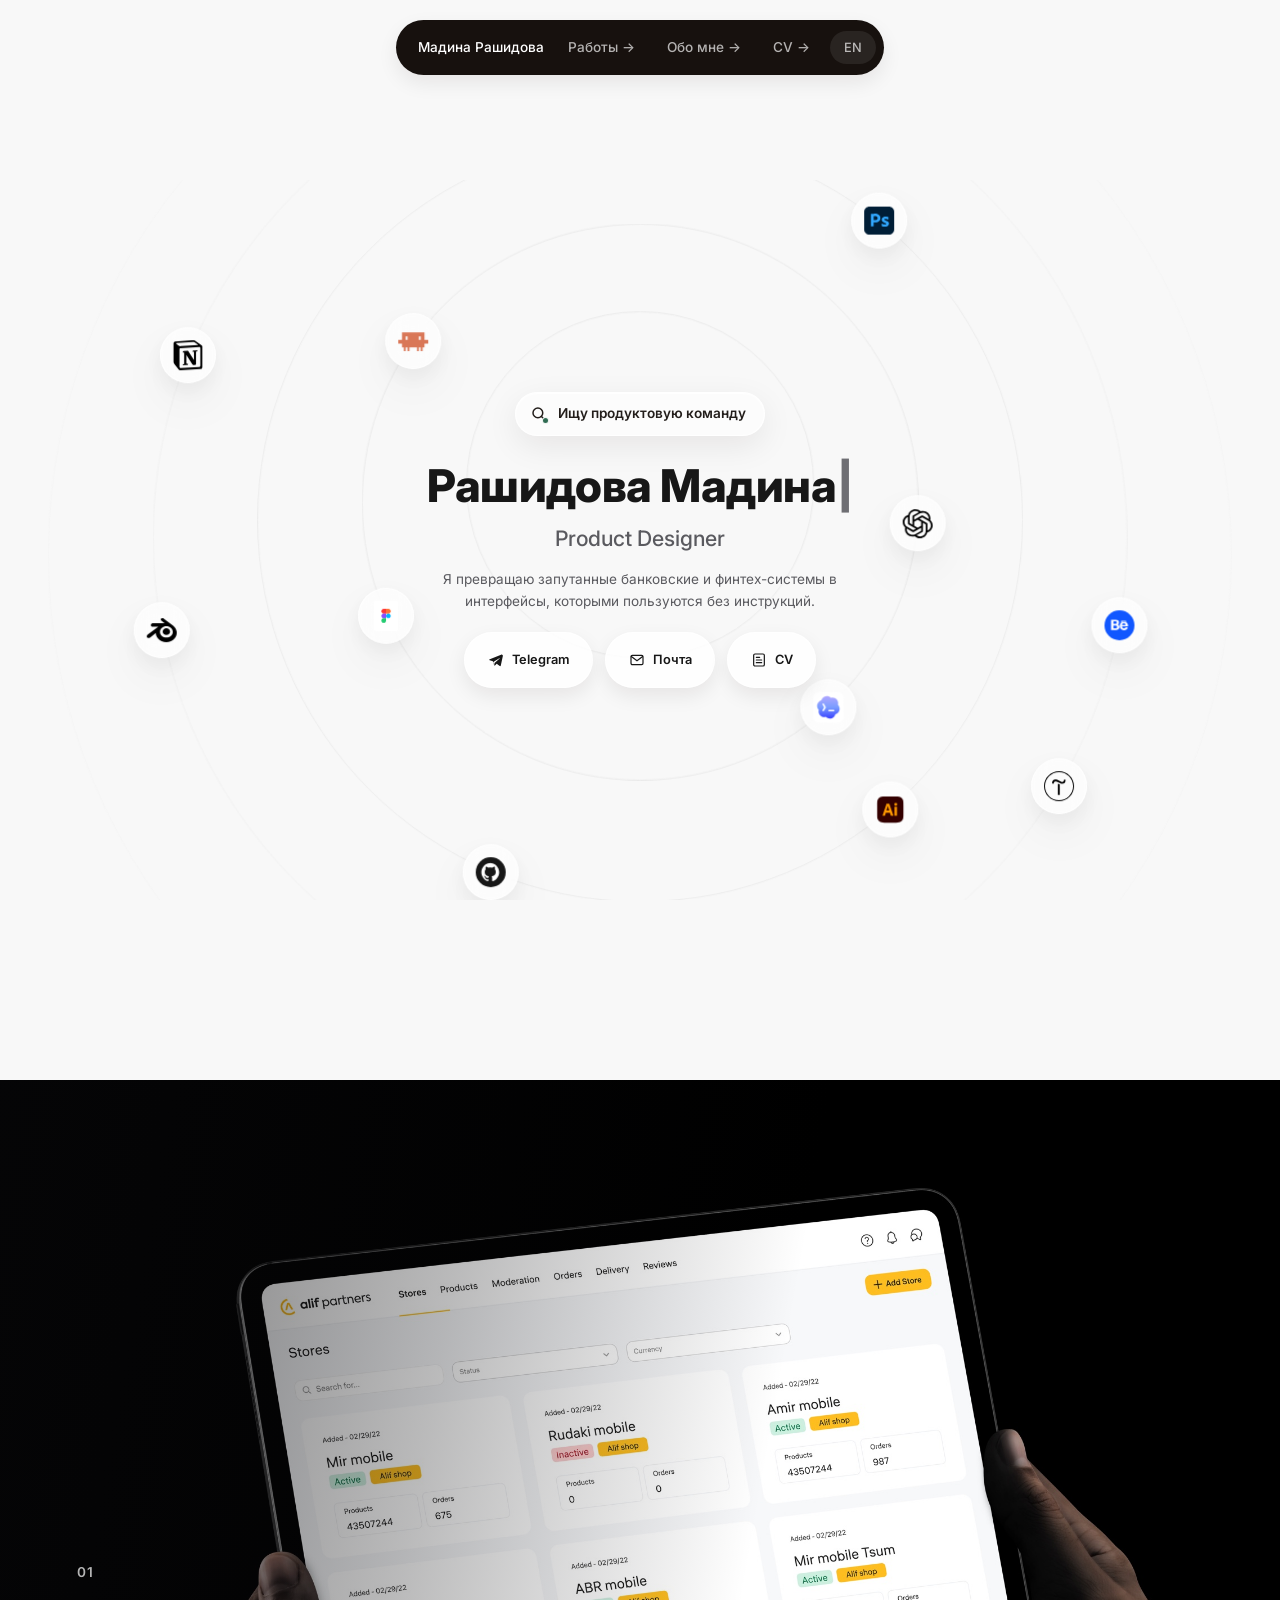
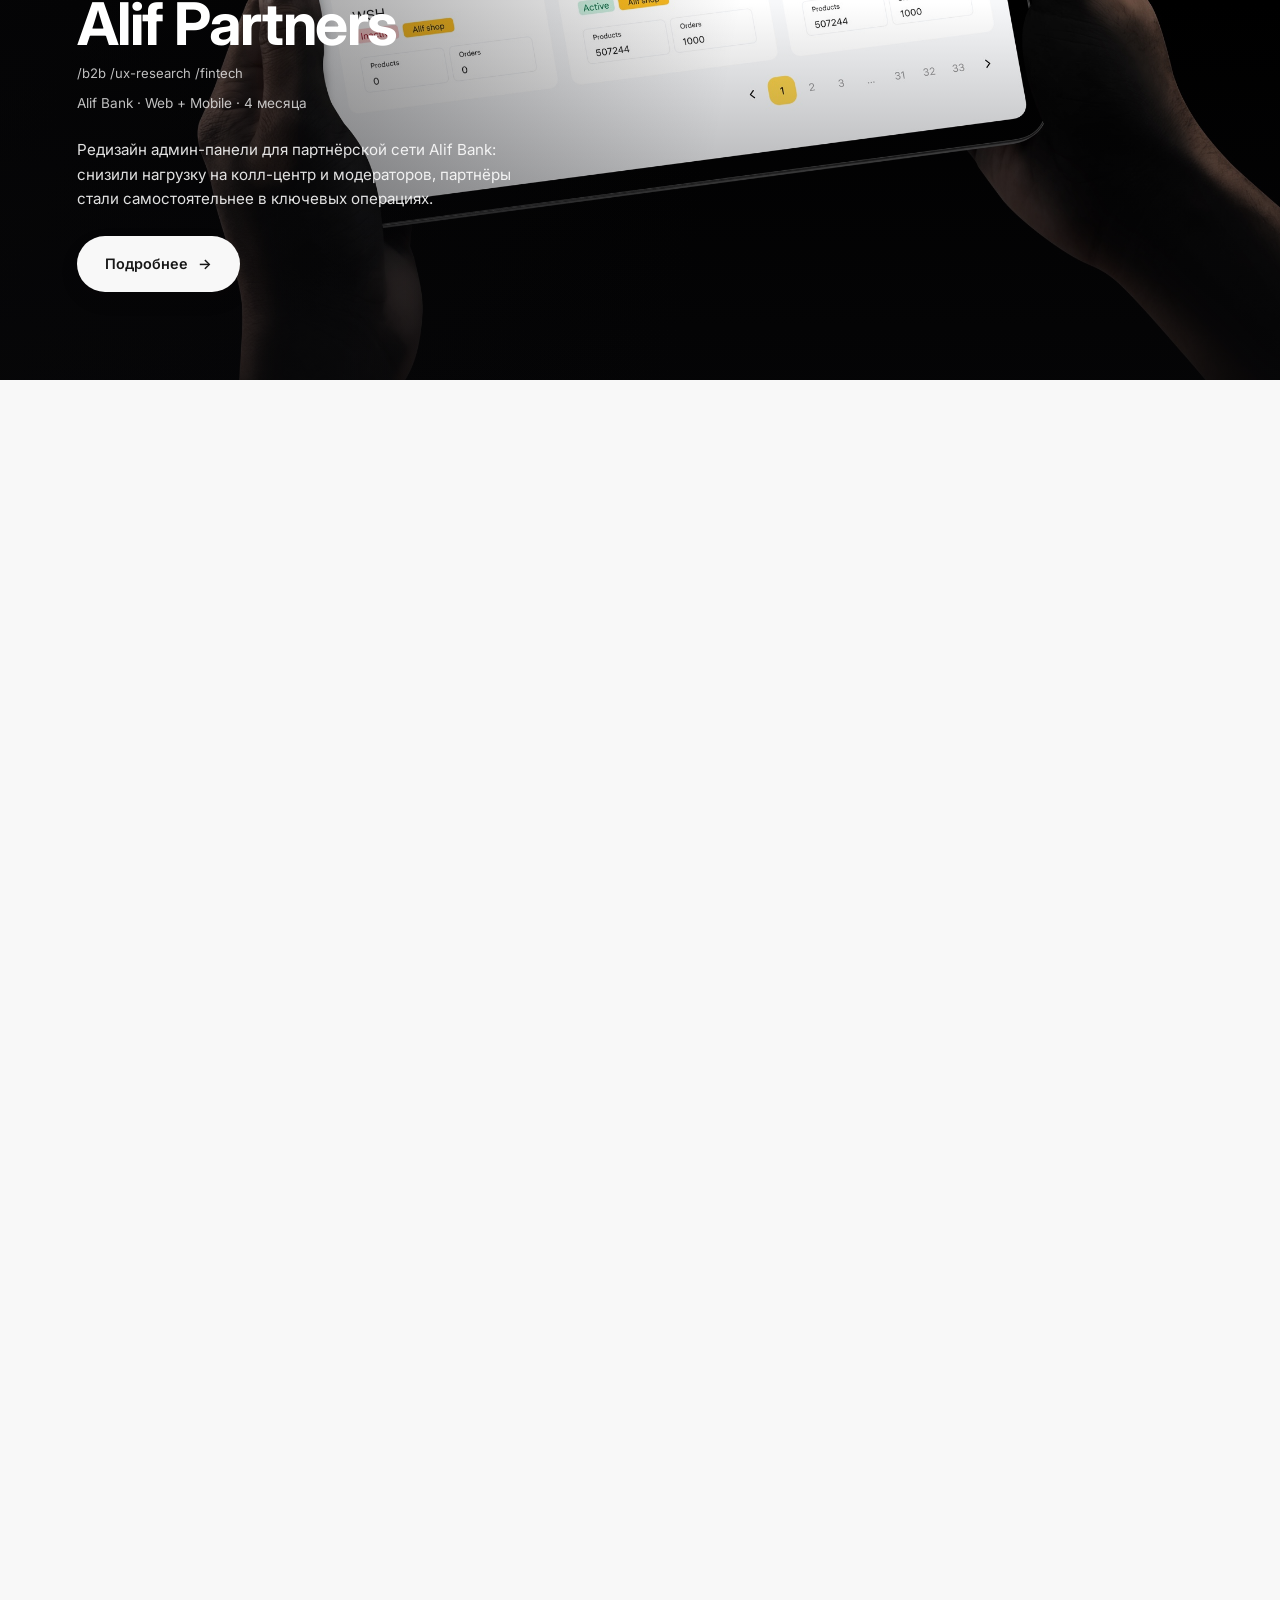
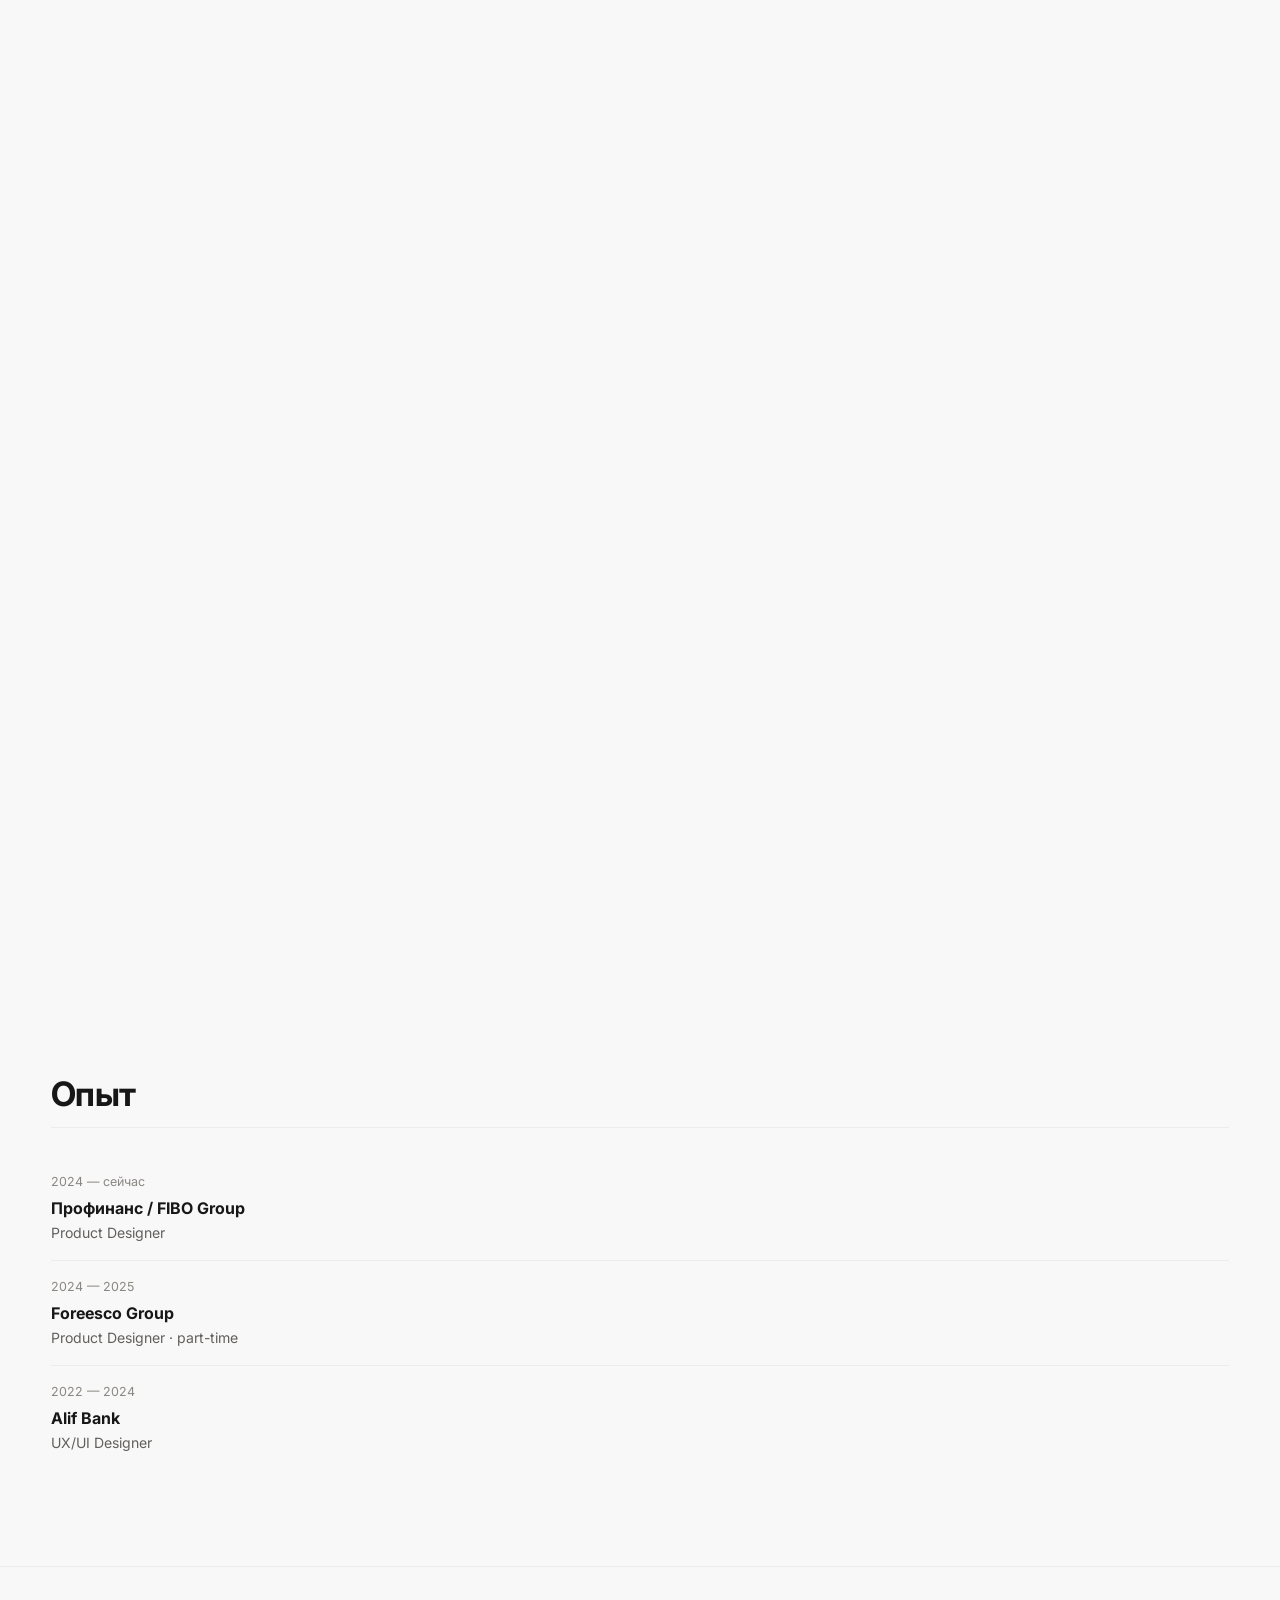
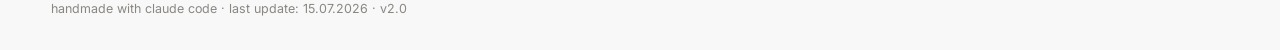
==== index.html @ 6fd18968 "Rework project scroll transitions, fix accessibility/spacing issues, add case content - Replace sect" ====
<!DOCTYPE html>
<html lang="ru">
<head>
<meta charset="UTF-8">
<meta name="viewport" content="width=device-width, initial-scale=1.0">
<script>(function(){if(localStorage.getItem('site-lang')==='en')document.documentElement.classList.add('lang-en');})();</script>
<title data-ru="Мадина Рашидова — Продуктовый дизайнер" data-en="Madina Rashidova — Product Designer">Мадина Рашидова — Продуктовый дизайнер</title>
<link rel="icon" type="image/png" href="favicon.png">
<meta name="description" data-ru="Мадина Рашидова — продуктовый дизайнер с опытом в fintech, banking и мобильных продуктах. Портфолио с разбором процесса: Alif Partners, EAJ Trader, 360 Tracker, Namaste." data-en="Madina Rashidova — product designer with experience in fintech, banking, and mobile products. A portfolio walking through the process behind Alif Partners, EAJ Trader, 360 Tracker, and Namaste." content="Мадина Рашидова — продуктовый дизайнер с опытом в fintech, banking и мобильных продуктах. Портфолио с разбором процесса: Alif Partners, EAJ Trader, 360 Tracker, Namaste.">
<link rel="preconnect" href="https://fonts.googleapis.com">
<link rel="preconnect" href="https://fonts.gstatic.com" crossorigin>
<link href="https://fonts.googleapis.com/css2?family=Inter:ital,wght@0,400;0,500;0,600;0,700;0,800;0,900;1,500;1,600&display=swap" rel="stylesheet">
<style>
  :root {
    --bg: #f8f8f8;
    --surface: #f7f7f7;
    --surface-translucent: rgba(255, 255, 255, 0.65);
    --line: #ececec;
    --line-strong: #eaeaea;
    --line-soft: #f1f1f1;
    --line-faint: #f5f5f5;
    --text: #171717;
    --text-strong: #231e1b;
    --text-dim: #62605d;
    --text-dim-2: #8a8782;
    --text-inverse: #f8f8f8;
    --accent: #231e1b;
    --live: #2f6b52;
    --nav-bg: #17110e;
    --nav-bg-hover: #261f1b;
    --nav-control: #302925;
    --radius-small: 12px;
    --radius-medium: 20px;
    --radius-large: 32px;
    --radius-pill: 999px;
    --shadow-soft: 0 8px 24px rgba(23,17,14,0.06), 0 20px 50px rgba(23,17,14,0.05);
    --shadow-control: 0 8px 20px rgba(23,17,14,0.08);
    --space-1: 4px; --space-2: 8px; --space-3: 12px; --space-4: 16px; --space-5: 24px;
    --space-6: 32px; --space-7: 48px; --space-8: 64px; --space-9: 96px; --space-10: 128px;
    --fixed-nav-top-safe-area: 120px; --fixed-nav-bottom-safe-area: 100px;
    --mono: 'Inter', -apple-system, BlinkMacSystemFont, "Segoe UI", Roboto, sans-serif;
    --sans: 'Inter', -apple-system, BlinkMacSystemFont, "Segoe UI", Roboto, sans-serif;
    --display: var(--sans);
  }
  * { margin: 0; padding: 0; box-sizing: border-box; }
  html { scroll-behavior: smooth; }
  body {
    background: var(--bg);
    color: var(--text);
    font-family: var(--sans);
    line-height: 1.55;
    -webkit-font-smoothing: antialiased;
  }
  a { color: inherit; text-decoration: none; }
  .page { max-width: 1680px; margin: 0 auto; padding: 0 clamp(20px, 4vw, 80px); }

  .site-nav {
    position: fixed; top: 20px; left: 50%; transform: translateX(-50%);
    z-index: 100; display: flex; align-items: center;
    background: var(--nav-bg); border-radius: 100px; padding: 8px 8px 8px 22px;
    box-shadow: var(--shadow-control);
  }
  .site-nav .nav-name {
    font-family: var(--mono); font-size: 0.85rem; font-weight: 500;
    color: #fff; margin-right: 8px; white-space: nowrap;
  }
  .site-nav a.nav-link {
    font-family: var(--sans); font-size: 0.85rem; font-weight: 500;
    color: rgba(255,255,255,0.68); padding: 9px 16px; border-radius: 100px;
    white-space: nowrap; transition: background 0.2s ease, color 0.2s ease;
  }
  .site-nav a.nav-link:hover, .site-nav a.nav-link:focus-visible { background: rgba(255,255,255,0.12); color: #fff; }
  .site-nav a.nav-link[aria-current="page"] { background: rgba(255,255,255,0.14); color: #fff; }
  .site-nav .nav-name[aria-current="page"] { color: #fff; }
  .lang-toggle {
    font-family: var(--mono); font-size: 0.8rem; font-weight: 500;
    color: rgba(255,255,255,0.68); background: rgba(255,255,255,0.08);
    border: none; padding: 9px 14px; border-radius: 100px; cursor: pointer;
    margin-left: 4px; transition: background 0.2s ease, color 0.2s ease;
  }
  .lang-toggle:hover, .lang-toggle:focus-visible { background: rgba(255,255,255,0.16); color: #fff; }
  @media (max-width: 560px) {
    .site-nav { padding: 6px 6px 6px 14px; }
    .site-nav .nav-name { display: none; }
    .site-nav a.nav-link { padding: 8px 10px; font-size: 0.76rem; }
    .lang-toggle { padding: 8px 11px; font-size: 0.74rem; }
  }

  /* language toggle: [data-lang] spans hold both translations, CSS shows one */
  [data-lang="en"] { display: none; }
  html.lang-en [data-lang="ru"] { display: none; }
  html.lang-en [data-lang="en"] { display: inline; }

  /* lightbox (shared across every page that shows process images) */
  .lightbox {
    position: fixed; inset: 0; z-index: 200;
    background: rgba(10, 10, 10, 0.94);
    display: flex; align-items: center; justify-content: center;
    padding: 48px; opacity: 0; pointer-events: none;
    transition: opacity 0.3s ease;
  }
  .lightbox.open { opacity: 1; pointer-events: all; }
  .lightbox img {
    max-width: 100%; max-height: 100%; border-radius: var(--radius-large);
    box-shadow: 0 30px 80px rgba(0, 0, 0, 0.6);
    transform: scale(0.96); transition: transform 0.3s ease;
  }
  .lightbox.open img { transform: scale(1); }
  .lightbox-close {
    position: absolute; top: 28px; right: 32px;
    width: 42px; height: 42px; border-radius: 50%;
    background: var(--surface); border: 1px solid var(--line);
    color: var(--text); font-size: 1.3rem; line-height: 1; cursor: pointer;
  }

  /* ===== Orbit hero — rebuilt to match reference/Main page-web.svg (1920×1080) =====
     Background, ring/badge/button material, and central typography are a deliberate,
     scoped exception to the site's ink-on-paper world (see DESIGN.md § Hero / Orbit Stage):
     the client's brief pins this screen to the SVG's light, glass aesthetic. */
  .hero {
    --hero-bg: #f8f8f8;
    --hero-ring-1: #eaeaea;
    --hero-ring-2: #eaeaea;
    --hero-ring-3: #ececec;
    --hero-ring-4: #f1f1f1;
    --hero-ring-5: #f5f5f5;
    --hero-text: #171717;
    --hero-text-dim: #5a5a5f;
    --hero-text-dim-2: #6e6e73;
    --hero-glass-bg: rgba(255, 255, 255, 0.6);
    --hero-glass-bg-strong: rgba(255, 255, 255, 0.8);
    --hero-glass-border: rgba(255, 255, 255, 0.75);
    --hero-glass-shadow: var(--shadow-soft);
    position: relative; z-index: 0; height: 1080px; padding: 0 clamp(20px, 5vw, 56px);
    display: flex; align-items: center; justify-content: center;
    text-align: center; overflow: hidden; background: var(--hero-bg);
  }
  @media (max-width: 900px) {
    .hero { height: auto; padding: 140px clamp(20px, 5vw, 56px) 64px; }
  }

  /* nav fades in place — no movement, no delay on layout */
  .site-nav { opacity: 0; animation: navIn 0.5s cubic-bezier(0.22, 1, 0.36, 1) 0s forwards; }
  @keyframes navIn { to { opacity: 1; } }

  /* orbit stage: 5 concentric rings, centers/radii lifted directly from the SVG
     (cx 960, cy 466.667–573.334, r 266–906.333 of a 1920×1080 canvas) and expressed
     as cqw of the container's own inline-size so geometry never drifts on resize */
  .hero-surround {
    container-type: inline-size; container-name: orbit;
    position: relative; width: min(98vw, 1900px); min-height: 56.25cqw;
    margin: 0 auto; display: flex; align-items: center; justify-content: center;
    overflow: hidden;
  }
  /* below 900px the text column can no longer share the orbit's own cqw scale
     without becoming unreadably narrow (see DESIGN.md § Hero / Orbit Stage) —
     so logos are dropped and only the rings carry the motif; overflow stays
     hidden so a ring extending past the viewport is clipped, never scrolled to */

  .orbit-rings { position: absolute; inset: 0; z-index: 0; pointer-events: none; }
  .orbit-ring-line {
    position: absolute; left: 50cqw; border-radius: 50%; transform: translate(-50%, -50%);
    opacity: 0; animation: ringIn 0.6s cubic-bezier(0.22, 1, 0.36, 1) forwards;
  }
  .orbit-ring-line.r1 { top: 24.3056cqw; width: 27.7083cqw; height: 27.7083cqw; border: 1.33px solid var(--hero-ring-1); animation-delay: .05s; }
  .orbit-ring-line.r2 { top: 25.6945cqw; width: 44.375cqw;  height: 44.375cqw;  border: 1.33px solid var(--hero-ring-2); animation-delay: .13s; }
  .orbit-ring-line.r3 { top: 27.0833cqw; width: 61.0417cqw; height: 61.0417cqw; border: 1.33px solid var(--hero-ring-3); animation-delay: .21s; }
  .orbit-ring-line.r4 { top: 28.4722cqw; width: 77.7083cqw; height: 77.7083cqw; border: 1.33px solid var(--hero-ring-4); animation-delay: .29s; }
  .orbit-ring-line.r5 { top: 29.8611cqw; width: 94.4097cqw; height: 94.4097cqw; border: .667px solid var(--hero-ring-5); animation-delay: .37s; }
  @keyframes ringIn { to { opacity: 1; } }

  /* logos: position is owned entirely by JS (one shared rAF loop, see script),
     which sets `transform: translate(Xcqw, Ycqw)` in the SVG's own coordinate
     system every frame. The entrance opacity/scale lives on the inner .logo-card
     so it never fights the per-frame position transform on the outer element. */
  .orbit-stage { position: absolute; inset: 0; z-index: 1; pointer-events: none; }
  .orbit-logo {
    position: absolute; top: 0; left: 0;
    width: clamp(30px, 4.479cqw, 86px); height: clamp(30px, 4.479cqw, 86px);
  }
  .logo-card {
    width: 100%; height: 100%; border-radius: 50%;
    display: flex; align-items: center; justify-content: center;
    background: var(--hero-glass-bg);
    backdrop-filter: blur(10px) saturate(140%);
    -webkit-backdrop-filter: blur(10px) saturate(140%);
    border: 1px solid var(--hero-glass-border);
    box-shadow: var(--hero-glass-shadow);
    opacity: 0; transform: scale(0.6);
    animation: logoIn 0.5s cubic-bezier(0.22, 1, 0.36, 1) forwards;
    pointer-events: auto;
  }
  @keyframes logoIn { to { opacity: 1; transform: scale(1); } }
  .logo-card img { width: 54%; height: 54%; object-fit: contain; position: relative; z-index: 1; }
  @media (max-width: 900px) { .orbit-logo { display: none; } }

  .hero-identity {
    position: relative; z-index: 2; display: flex; flex-direction: column;
    align-items: center; gap: 28px; text-align: center;
  }
  .hero-info { display: flex; flex-direction: column; align-items: center; gap: 16px; max-width: 35cqw; }
  .hero-copy {
    position: relative; z-index: 2; display: flex; flex-direction: column; align-items: center; gap: 16px;
    opacity: 0; transform: translateY(14px); animation: softIn 0.55s cubic-bezier(0.22, 1, 0.36, 1) 0.9s forwards;
  }
  @keyframes softIn { to { opacity: 1; transform: translateY(0); } }

  /* name-stack: the job-search status sits above the name, visible by
     default — see DESIGN.md § Job search status. It's a status indicator,
     not a control (the three contact pills right below already own the
     "get in touch" action), so it carries no tabindex/interaction of its own. */
  .name-stack { position: relative; display: flex; flex-direction: column; align-items: center; gap: 26px; }
  .job-search-status {
    display: inline-flex; align-items: center; gap: 10px; justify-content: center;
    min-height: 44px; padding: 10px 18px 10px 14px; border-radius: 999px;
    background: rgba(255, 255, 255, 0.62);
    border: 1px solid rgba(255, 255, 255, 0.78);
    box-shadow: 0 10px 32px rgba(23, 17, 14, 0.08), inset 0 1px 0 rgba(255, 255, 255, 0.72);
    backdrop-filter: blur(18px) saturate(120%);
    -webkit-backdrop-filter: blur(18px) saturate(120%);
    color: #231e1b; font-family: var(--sans); font-weight: 600; font-size: 0.85rem;
    white-space: nowrap;
    opacity: 0; transform: translateY(-8px);
    animation: badgeIn 0.5s cubic-bezier(0.22, 1, 0.36, 1) 0.75s forwards;
  }
  .job-search-status__icon { width: 18px; height: 18px; flex-shrink: 0; color: #231e1b; position: relative; }
  .job-search-status__icon svg { width: 100%; height: 100%; display: block; animation: searchGlance 5s ease-in-out 2.2s infinite; }
  .job-search-status__live {
    position: absolute; bottom: -1px; right: -1px; width: 7px; height: 7px; border-radius: 50%;
    background: var(--live); border: 1.5px solid rgba(255,255,255,0.9);
  }
  @keyframes badgeIn { to { opacity: 1; transform: translateY(0); } }
  @keyframes searchGlance {
    0%, 75%, 100% { transform: translateX(0) rotate(0); }
    82% { transform: translateX(3px) rotate(-3deg); }
    90% { transform: translateX(-1px) rotate(2deg); }
  }
  h1.hero-name {
    font-family: var(--sans); font-weight: 800; font-size: clamp(1.7rem, 3.6cqw, 4rem);
    letter-spacing: -0.01em; line-height: 1.05; color: var(--hero-text);
  }
  .type-cursor { display: inline-block; color: var(--hero-text-dim-2); animation: cursorBlink 900ms step-end infinite; }
  @keyframes cursorBlink { 0%, 100% { opacity: 1; } 50% { opacity: 0; } }

  /* role text, revealed left-to-right on load */
  .role-script {
    font-family: var(--sans); font-weight: 500; font-size: clamp(1rem, 1.7cqw, 1.6rem);
    color: var(--hero-text-dim); line-height: 1.3;
    display: inline-block; clip-path: inset(-0.3em 100% -0.4em 0);
    animation: penWrite 1.2s ease-out 1.05s forwards;
  }
  @keyframes penWrite { to { clip-path: inset(-0.3em 0 -0.4em 0); } }
  .role-script.is-static { clip-path: inset(-0.3em 0 -0.4em 0); animation: none; }

  .hero-desc { font-size: clamp(0.85rem, 1cqw, 1.05rem); color: var(--hero-text-dim); max-width: 46ch; line-height: 1.6; }

  .hero-contacts {
    position: relative; z-index: 2;
    display: flex; gap: 12px; margin-top: 4px; flex-wrap: wrap; justify-content: center;
    opacity: 0; transform: translateY(10px); animation: softIn 0.5s cubic-bezier(0.22, 1, 0.36, 1) 1.3s forwards;
  }
  .contact-btn {
    position: relative;
    display: inline-flex; align-items: center; justify-content: center; gap: 8px;
    font-family: var(--sans); font-size: clamp(0.8rem, 0.85cqw, 0.9rem); font-weight: 600; color: var(--hero-text);
    background: rgba(255, 255, 255, 0.82);
    border: 1px solid var(--hero-glass-border);
    box-shadow: var(--shadow-control);
    padding: 0 clamp(20px, 1.8cqw, 28px); min-height: 56px; border-radius: var(--radius-pill);
    transition: background 0.25s ease, box-shadow 0.25s ease, transform 0.2s ease;
  }
  .contact-btn svg { width: 16px; height: 16px; flex-shrink: 0; }
  .contact-btn:hover {
    background: #fff;
    box-shadow: var(--shadow-soft);
    transform: translateY(-2px);
  }
  .contact-btn:focus-visible {
    outline: 2px solid var(--hero-text); outline-offset: 2px;
  }
  .contact-btn:active { transform: translateY(0); box-shadow: var(--hero-glass-shadow); }

  @media (max-width: 900px) {
    .hero-info { max-width: min(560px, 88vw); }
    h1.hero-name { font-size: clamp(2rem, 8vw, 3rem); }
    .role-script { font-size: clamp(1.2rem, 5vw, 1.6rem); }
    .hero-desc { font-size: 1rem; }
    .contact-btn { font-size: 0.85rem; padding: 12px 20px; }
  }

  @media (prefers-reduced-motion: reduce) {
    .site-nav { animation: none; opacity: 1; }
    .type-cursor { animation: none; }
    .role-script { clip-path: inset(-0.3em 0 -0.4em 0); animation: none; }
    .hero-copy, .hero-contacts { animation: none; opacity: 1; transform: none; }
    .orbit-ring-line { animation: none; opacity: 1; }
    .logo-card { animation: none; opacity: 1; transform: none; }
    .job-search-status { animation: none; opacity: 1; transform: none; }
    .job-search-status__icon svg { animation: none; }
  }

  .work-heading {
    font-family: var(--display); font-weight: 700; font-size: clamp(1.7rem, 3vw, 2.1rem);
    line-height: 1.05; color: var(--text); letter-spacing: -0.025em; margin-bottom: 28px;
    padding-bottom: 16px; border-bottom: 1px solid var(--line);
  }
  /* ===== Stacked project scenes — cover-reveal transition, no intermediate
     "Работы" screen ===== See DESIGN.md § Stacked Project Transitions for the
     full derivation. Two layers, default OFF:

     1. Baseline (no-JS, JS-disabled, or `prefers-reduced-motion: reduce`):
        `.projects-stage-wrap` is a plain `height:auto` block and every
        `.project-showcase` is a normal, static, fully-visible full-bleed
        section — just four sections in document order. This is what ships
        in the markup and what always renders first; nothing below hides it.

     2. `.js-stage-active` (added by the script only when it will actually
        drive motion, i.e. JS ran AND reduced-motion is off): the wrapper
        gains real scroll height, `.projects-stage` becomes the pinned
        `position: sticky` viewport, and each scene becomes an absolutely
        positioned layer whose `translateY` is a scroll-progress value
        written every frame — see the script near the end of the file. */
  .projects-stage-wrap {
    position: relative;
    scroll-margin-top: var(--fixed-nav-top-safe-area, 120px);
  }
  .projects-stage-wrap.js-stage-active {
    height: 700vh; height: 700svh;
  }
  .projects-stage {
    position: static;
  }
  .projects-stage-wrap.js-stage-active .projects-stage {
    position: sticky; top: 0; height: 100vh; height: 100svh;
    overflow: hidden; isolation: isolate;
  }
  .project-showcase {
    position: relative; display: block;
    width: 100vw; margin-left: calc(50% - 50vw); margin-right: calc(50% - 50vw);
    min-height: 100vh; min-height: 100svh; overflow: hidden;
  }
  .projects-stage-wrap.js-stage-active .project-showcase {
    position: absolute; inset: 0; min-height: 0;
    height: 100%; width: 100%; margin: 0;
    transform: translateY(var(--ty, 100%));
  }
  /* Scene 0 has no incoming transition of its own — it's what the stage
     shows the instant it pins, and the script never touches its custom
     properties. z-index climbs with arrival order so each later (incoming)
     scene paints over the ones already resting underneath it. */
  .project-showcase--alif { --ty: 0%; --media-o: 1; --header-o: 1; --desc-o: 1; --cta-o: 1; z-index: 1; }
  .project-showcase--eaj { z-index: 2; }
  .project-showcase--namaste { z-index: 3; }
  .project-showcase--tracker { z-index: 4; }
  .project-showcase__media { position: absolute; inset: 0; overflow: hidden; background: var(--nav-bg); }
  .project-showcase__media img {
    position: absolute; inset: 0; width: 100%; height: 100%; object-fit: cover;
    transform: scale(1);
  }
  /* Baseline (no js-stage-active): fully settled, no motion — the safe,
     always-visible default. Once the stacked-panel script (near the end of
     the file) adds `.js-stage-active`, --scale becomes a per-frame value
     driven directly by scroll progress — deliberately no transition here,
     so motion tracks scroll 1:1 instead of trailing behind it on a timer. */
  .projects-stage-wrap.js-stage-active .project-showcase__media img {
    transform: scale(var(--scale, 1));
  }
  .project-showcase__scrim {
    position: absolute; inset: 0; opacity: 1; pointer-events: none;
  }
  .projects-stage-wrap.js-stage-active .project-showcase__scrim {
    opacity: var(--media-o, 1);
  }
  .project-showcase--alif .project-showcase__scrim {
    background:
      linear-gradient(100deg, rgba(8,8,10,.62) 0%, rgba(8,8,10,.28) 34%, rgba(8,8,10,0) 58%),
      linear-gradient(0deg, rgba(8,8,10,.58) 0%, rgba(8,8,10,0) 42%);
  }
  .project-showcase--eaj .project-showcase__scrim {
    background:
      linear-gradient(120deg, rgba(6,6,8,.68) 0%, rgba(6,6,8,.3) 32%, rgba(6,6,8,0) 56%),
      linear-gradient(0deg, rgba(6,6,8,.3) 0%, rgba(6,6,8,0) 40%);
  }
  /* Namaste — light scene (scoped exception: dark text on a light scrim, inverse dark CTA) */
  .project-showcase--namaste .project-showcase__media img { object-position: 58% 32%; }
  .project-showcase--namaste .project-showcase__scrim {
    background:
      linear-gradient(90deg, rgba(248,248,248,.94) 0%, rgba(248,248,248,.68) 30%, rgba(248,248,248,0) 58%),
      linear-gradient(0deg, rgba(248,248,248,.36) 0%, rgba(248,248,248,0) 30%);
  }
  .project-showcase--namaste .project-showcase__content { justify-content: flex-end; }
  .project-showcase--namaste .project-showcase__index,
  .project-showcase--namaste .project-showcase__meta,
  .project-showcase--namaste .project-showcase__tags { color: rgba(23,17,17,.58); }
  .project-showcase--namaste .project-showcase__title { color: #171717; }
  .project-showcase--namaste .project-showcase__desc { color: rgba(23,17,17,.82); }
  /* Namaste's light scene makes the shared light `.project-showcase__cta` disappear
     (white text on a near-white cover) — invert to dark glass instead, per
     DESIGN.md § Content-to-CTA spacing. Explicit colors, not tokens, since this
     is a scoped one-project exception, not a new sitewide button variant. */
  .project-showcase--namaste .project-showcase__cta {
    background: rgba(23, 17, 14, 0.84); color: #f8f8f8;
    border: 1px solid rgba(255, 255, 255, 0.1);
    backdrop-filter: blur(14px) saturate(120%); -webkit-backdrop-filter: blur(14px) saturate(120%);
  }
  /* All four states, explicitly, for this one scoped exception — not just
     the default. Found live: `.project-showcase--namaste:hover
     .project-showcase__cta` and the generic `.project-showcase:hover
     .project-showcase__cta` (→ background: #fff) have IDENTICAL specificity
     (0,3,0); the generic rule sits later in the file, so on hover it was
     winning the tie and silently turning this button back to a near-white
     pill with white text — unreadable, exactly as reported. Every state
     below is prefixed with `.projects-stage-wrap` to add a class of
     specificity (0,4,0), so this override wins outright rather than by
     accident of source order. */
  .projects-stage-wrap .project-showcase--namaste:hover .project-showcase__cta,
  .projects-stage-wrap .project-showcase--namaste:focus-visible .project-showcase__cta {
    background: rgba(38, 31, 27, 0.92); color: #f8f8f8; box-shadow: var(--shadow-soft);
  }
  .projects-stage-wrap .project-showcase--namaste:active .project-showcase__cta {
    background: rgba(15, 11, 9, 0.96); color: #f8f8f8; box-shadow: none; transform: translateY(0);
  }
  .project-showcase--namaste:focus-visible { outline-color: #171717; }
  /* 360 Tracker — dark scene, content on the right (free zone beside both portrait pins) */
  .project-showcase--tracker .project-showcase__media img { object-position: 42% 46%; }
  .project-showcase--tracker .project-showcase__scrim {
    background:
      linear-gradient(-100deg, rgba(6,6,8,.7) 0%, rgba(6,6,8,.32) 32%, rgba(6,6,8,0) 58%),
      linear-gradient(0deg, rgba(6,6,8,.4) 0%, rgba(6,6,8,0) 34%);
  }
  .project-showcase--tracker .project-showcase__content { justify-content: flex-start; align-items: flex-end; }
  .project-showcase--tracker .project-showcase__body { margin-top: 48px; text-align: right; }
  .project-showcase--tracker .project-showcase__row { align-items: flex-end; }

  .project-showcase__content {
    position: relative; z-index: 2; min-height: 100svh;
    display: flex; flex-direction: column;
    padding: clamp(104px, 11vw, 152px) clamp(20px, 6vw, 80px) clamp(56px, 7vw, 88px);
  }
  .project-showcase--alif .project-showcase__content { justify-content: flex-end; }
  .project-showcase--eaj .project-showcase__content { justify-content: flex-start; }
  /* Text/CTA reveal — baseline is always fully visible/settled (opacity:1,
     no offset); under `.js-stage-active` each element's opacity/translateY
     instead follows its own CSS custom property, written every frame by the
     stacked-panel script as a direct function of scroll progress — no
     transition property anywhere in this group, so motion tracks scroll 1:1
     instead of trailing behind it on a timer (DESIGN.md § Scroll Progress
     and Layering).

     Auto-layout, not manual offsets. `.project-showcase__index` used to be
     `position: absolute; top: <fixed>px`, independent of how tall the
     title/meta/description block actually was — on some viewport heights
     the flex-end-anchored body block grew tall enough to reach that fixed
     top offset and the index number visibly collided with the title (found
     live). Index, header, description and CTA are now one single auto-layout
     column (`.project-showcase__body`, flex + gap) — spacing is guaranteed
     by layout, not by picking numbers that happen to avoid overlap on the
     viewport sizes someone thought to test. */
  .project-showcase__body {
    display: flex; flex-direction: column; gap: 24px;
    max-width: min(520px, 34vw);
  }
  /* Alif — tablet fills most of the frame at center 42%; keep the column
     modest so it never reaches the tablet's left edge or the hand. */
  .project-showcase--alif .project-showcase__body { max-width: min(480px, 34vw); }
  /* EAJ — laptop sits right-of-center (object-position 76% 55%); a wider
     column would run text across its screen. */
  .project-showcase--eaj .project-showcase__body { margin-top: 48px; max-width: min(420px, 32vw); }
  /* Namaste — phone is centered; keep the left column clear of its frame. */
  .project-showcase--namaste .project-showcase__body { max-width: min(460px, 34vw); }
  /* Tracker — phone + both portrait pins sit center-left; keep the right
     column from reading as stretched across the whole half of the screen. */
  .project-showcase--tracker .project-showcase__body { max-width: min(440px, 32vw); align-items: flex-end; }
  .project-showcase__header {
    display: flex; flex-direction: column; gap: 10px;
    opacity: 1; transform: none;
  }
  .projects-stage-wrap.js-stage-active .project-showcase__header {
    opacity: var(--header-o, 1);
    transform: translateY(calc(20px * (1 - var(--header-o, 1))));
  }
  .project-showcase--tracker .project-showcase__header { align-items: flex-end; }
  .project-showcase__index {
    font-family: var(--mono); font-size: 0.85rem; font-weight: 600; letter-spacing: 0.1em;
    color: rgba(255,255,255,0.7);
  }
  .project-showcase__row {
    display: flex; flex-direction: column; align-items: flex-start; gap: 8px;
  }
  .project-showcase__title {
    font-family: var(--display); font-weight: 700;
    font-size: clamp(2.1rem, 4.6vw, 3.8rem); line-height: 1.05; letter-spacing: -0.025em; color: #fff;
  }
  .project-showcase__tags { font-family: var(--mono); font-size: 0.82rem; color: rgba(255,255,255,0.75); white-space: nowrap; }
  .project-showcase__meta {
    font-family: var(--mono); font-size: 0.85rem; color: rgba(255,255,255,0.75);
  }
  /* Content-to-CTA spacing (DESIGN.md § CTA Spacing) — a flat 24px, supplied
     once by `.project-showcase__body`'s own `gap` above, not a per-element
     margin. One auto-layout gap can't drift out of sync with itself the way
     four separate hand-picked margins could. */
  .project-showcase__desc {
    font-size: clamp(0.95rem, 1.05vw, 1.05rem); line-height: 1.62;
    color: rgba(255,255,255,0.88); max-width: 58ch;
    opacity: 1; transform: none;
  }
  .projects-stage-wrap.js-stage-active .project-showcase__desc {
    opacity: var(--desc-o, 1);
    transform: translateY(calc(20px * (1 - var(--desc-o, 1))));
  }
  .project-showcase__cta-wrap {
    width: fit-content;
    opacity: 1; transform: none;
  }
  .projects-stage-wrap.js-stage-active .project-showcase__cta-wrap {
    opacity: var(--cta-o, 1);
    transform: translateY(calc(20px * (1 - var(--cta-o, 1))));
  }
  .project-showcase__cta {
    display: inline-flex; align-items: center; justify-content: center; gap: 10px;
    background: var(--bg); color: var(--text);
    font-family: var(--mono); font-weight: 600; font-size: 0.9rem;
    padding: 0 28px; min-height: 56px; border-radius: var(--radius-pill);
    transition: background 0.25s ease, box-shadow 0.25s ease, transform 0.2s ease;
    box-shadow: var(--shadow-control);
  }
  .project-showcase__cta .arrow { display: inline-block; transition: transform 0.25s ease; }
  .project-showcase:hover .project-showcase__cta, .project-showcase:focus-visible .project-showcase__cta {
    background: #fff; box-shadow: var(--shadow-soft); transform: translateY(-2px);
  }
  .project-showcase:hover .project-showcase__cta .arrow, .project-showcase:focus-visible .project-showcase__cta .arrow {
    transform: translateX(4px);
  }
  .project-showcase:active .project-showcase__cta {
    background: #fff; box-shadow: none; transform: translateY(0);
  }
  .project-showcase:focus-visible { outline: 3px solid #fff; outline-offset: -3px; }

  /* Namaste/Tracker at tablet: at 100svh the centered-phone photo needs object-fit:cover
     to crop hard on the sides, leaving no room beside it for copy. Constraining the
     section to a 4:3 box keeps the photo's full width in frame instead — the phone
     shrinks a little (explicitly allowed by the brief) and both side columns stay
     clear of it, the portrait pins, and the phone's bottom nav. */
  @media (min-width: 761px) and (max-width: 1100px) {
    .project-showcase--namaste, .project-showcase--tracker { min-height: 0; aspect-ratio: 4 / 3; }
    .project-showcase--namaste .project-showcase__content,
    .project-showcase--tracker .project-showcase__content {
      min-height: 0; justify-content: center; padding-bottom: 40px;
    }
    .project-showcase--namaste .project-showcase__media img { object-position: 15% center; }
    .project-showcase--namaste .project-showcase__body { max-width: 240px; }
    .project-showcase--tracker .project-showcase__media img { object-position: 85% center; }
    .project-showcase--tracker .project-showcase__body { max-width: 240px; }
  }

  /* Mobile keeps the same full-bleed dark scene and the same rise-and-cover
     mechanic as desktop (explicitly requested — a lighter secondary text
     animation, not a different layout). Only three things change: smaller
     safe-area paddings/type sizes, a full-width text column instead of a
     per-project measured one, and the four-band text stagger collapses into
     a single "visible once the scene is roughly in place" fade (see the
     opacity override further down) — no separate scale animation budget. */
  /* At narrow/tall (portrait phone) ratios, object-fit:cover on these
     landscape photos leaves almost no clear side margin — the subject fills
     the whole frame edge to edge, so full-bleed overlay text has nowhere
     safe to sit (confirmed live: it read straight across the tablet/phone).
     The brief explicitly allows this fallback for narrow screens: text may
     move below the image instead of over it, as long as nothing overlaps.
     The panel itself stays `position:absolute;inset:0` (the rise-and-cover
     mechanic doesn't care what's inside it) — only the INTERNAL layout
     changes, to an image-top / text-below split within that same layer. */
  @media (max-width: 760px) {
    .project-showcase__media { inset: 0 0 44% 0; }
    .project-showcase__media img { object-position: center 28%; }
    .project-showcase--namaste .project-showcase__media img { object-position: center 12%; }
    .project-showcase--tracker .project-showcase__media img { object-position: 42% 22%; }
    .project-showcase__scrim { display: none; }
    .projects-stage-wrap .project-showcase__content {
      position: absolute; inset: 56% 0 0 0; z-index: 3; min-height: 0;
      background: var(--surface); justify-content: flex-start !important;
      align-items: flex-start !important;
      padding: 22px 20px clamp(28px, 9vw, 40px); overflow-y: auto;
    }
    .projects-stage-wrap .project-showcase__index { color: var(--text-dim-2); }
    .projects-stage-wrap .project-showcase__body { max-width: none; margin-top: 0; }
    .projects-stage-wrap .project-showcase__header,
    .projects-stage-wrap .project-showcase__row { align-items: flex-start; }
    .projects-stage-wrap .project-showcase__title { font-size: clamp(1.7rem, 8.5vw, 2.2rem); color: var(--text); }
    .projects-stage-wrap .project-showcase__tags { color: var(--text-dim); }
    .projects-stage-wrap .project-showcase__meta { color: var(--text-dim-2); }
    .projects-stage-wrap .project-showcase__desc { color: var(--text-dim); }
    .projects-stage-wrap .project-showcase--tracker .project-showcase__body,
    .projects-stage-wrap .project-showcase--tracker .project-showcase__header,
    .projects-stage-wrap .project-showcase--tracker .project-showcase__row { text-align: left; align-items: flex-start; }
    /* Every project now sits on the same neutral light surface strip, so the
       CTA needs one consistent dark-glass treatment (the same fix already
       proven for Namaste's light desktop scene), not four per-project ones. */
    .projects-stage-wrap .project-showcase__cta {
      background: rgba(23, 17, 14, 0.9); color: #f8f8f8;
      border: 1px solid rgba(255, 255, 255, 0.1);
    }
    .projects-stage-wrap .project-showcase:hover .project-showcase__cta,
    .projects-stage-wrap .project-showcase:focus-visible .project-showcase__cta {
      background: rgba(38, 31, 27, 0.96); color: #f8f8f8;
    }
    /* Simplified secondary animation: once a scene is more than half risen,
       its text is just fully visible — no four-step stagger to track on a
       small screen at scroll speeds that vary a lot more than on desktop. */
    .projects-stage-wrap.js-stage-active .project-showcase__header,
    .projects-stage-wrap.js-stage-active .project-showcase__desc,
    .projects-stage-wrap.js-stage-active .project-showcase__cta-wrap {
      opacity: var(--mobile-text-o, 1); transform: none;
    }
  }

  @media (prefers-reduced-motion: reduce) {
    .project-showcase__media img { transition: none; transform: none; }
    .project-showcase__scrim,
    .project-showcase__header, .project-showcase__desc, .project-showcase__cta-wrap {
      transition: none; opacity: 1; transform: none;
    }
  }

  .experience { padding: var(--space-9) 0 96px; }
  .exp-item { padding: 16px 0; border-top: 1px solid var(--line); }
  .work-heading + .exp-item { border-top: none; }
  .exp-date { display: block; font-family: var(--mono); font-size: 0.78rem; color: var(--text-dim-2); }
  .exp-company { display: block; font-size: 1rem; font-weight: 700; margin-top: 4px; }
  .exp-role { display: block; font-size: 0.88rem; color: var(--text-dim); margin-top: 2px; }
  footer.page-footer {
    border-top: 1px solid var(--line); padding: 32px 0;
    font-family: var(--mono); font-size: 0.78rem; color: var(--text-dim-2);
  }
</style>
</head>
<body>
<!--
THESIS: One calm, neutral system carries the whole site — no per-case color-coding, no separate "hero exception." Trust reads through structure, spacing, and craft, not through decoration.
SOURCE: reference/Main page-web.svg governs the site's character in full — light neutral ground (#f8f8f8), warm dark-brown nav/surfaces, soft wide low-contrast shadows, generous rounded radii. Color is reserved for logos and case covers only, never used as a general UI palette.
STORY: A hiring manager sees a clean, consistent, confidently restrained interface and reads "this designer has taste and doesn't need noise to prove it."
FIRST VIEWPORT: reference/Main page-web.svg reproduced structurally — 5-ring orbit stage (11 tool logos on rings 2–4, one shared rAF loop, exact SVG geometry), centered glass hero-info (name, role, description, 3 glass contact pills), nav fading in above it.
FORM: Unified light system per DESIGN.md, superseding the earlier "Screenprint Overlap" ink-world direction (seed key b57bacc7, source id ink-pigment-printmaking-screenprint-transparent-overlap) across every page, including case studies.
FINISH: unreviewed and undocumented is unfinished; this build ends with the finish review, the verdict, and DESIGN.md.
-->

  <nav class="site-nav">
    <a href="index.html" class="nav-name" aria-current="page"><span data-lang="ru">Мадина Рашидова</span><span data-lang="en">Madina Rashidova</span></a>
    <a href="index.html#work" class="nav-link"><span data-lang="ru">Работы →</span><span data-lang="en">Work →</span></a>
    <a href="about.html" class="nav-link"><span data-lang="ru">Обо мне →</span><span data-lang="en">About →</span></a>
    <a href="cv.pdf" class="nav-link" target="_blank" rel="noopener">CV →</a>
    <button type="button" class="lang-toggle" data-lang-toggle aria-label="Switch to English">EN</button>
  </nav>

  <section class="hero">
      <div class="hero-identity">
        <div class="hero-surround">
          <div class="orbit-rings" aria-hidden="true">
            <span class="orbit-ring-line r1"></span>
            <span class="orbit-ring-line r2"></span>
            <span class="orbit-ring-line r3"></span>
            <span class="orbit-ring-line r4"></span>
            <span class="orbit-ring-line r5"></span>
          </div>
          <div class="orbit-stage" id="orbitStage" aria-hidden="true">
            <div class="orbit-logo" data-orbit="2" data-angle="-2.76083">
              <div class="logo-card" style="animation-delay:.40s"><img src="assets/tool-claude-code.svg" alt="Claude" loading="lazy"></div>
            </div>
            <div class="orbit-logo" data-orbit="4" data-angle="-2.91524">
              <div class="logo-card" style="animation-delay:.45s"><img src="assets/tool-notion.svg" alt="Notion" loading="lazy"></div>
            </div>
            <div class="orbit-logo" data-orbit="3" data-angle="2.16237">
              <div class="logo-card" style="animation-delay:.50s"><img src="assets/tool-github.svg" alt="GitHub" loading="lazy"></div>
            </div>
            <div class="orbit-logo" data-orbit="4" data-angle="2.79330">
              <div class="logo-card" style="animation-delay:.55s"><img src="assets/tool-blender.svg" alt="Blender" loading="lazy"></div>
            </div>
            <div class="orbit-logo" data-orbit="2" data-angle="0.59134">
              <div class="logo-card" style="animation-delay:.60s"><img src="assets/tool-codex.svg" alt="Codex" loading="lazy"></div>
            </div>
            <div class="orbit-logo" data-orbit="3" data-angle="1.04950">
              <div class="logo-card" style="animation-delay:.65s"><img src="assets/tool-illustrator.svg" alt="Adobe Illustrator" loading="lazy"></div>
            </div>
            <div class="orbit-logo" data-orbit="4" data-angle="0.38042">
              <div class="logo-card" style="animation-delay:.70s"><img src="assets/tool-tilda.svg" alt="Tilda" loading="lazy"></div>
            </div>
            <div class="orbit-logo" data-orbit="4" data-angle="0.02588">
              <div class="logo-card" style="animation-delay:.75s"><img src="assets/tool-behance.svg" alt="Behance" loading="lazy"></div>
            </div>
            <div class="orbit-logo" data-orbit="2" data-angle="2.48444">
              <div class="logo-card" style="animation-delay:.80s"><img src="assets/tool-figma.svg" alt="Figma" loading="lazy"></div>
            </div>
            <div class="orbit-logo" data-orbit="2" data-angle="-0.16134">
              <div class="logo-card" style="animation-delay:.85s"><img src="assets/tool-gpt.svg" alt="GPT" loading="lazy"></div>
            </div>
            <div class="orbit-logo" data-orbit="3" data-angle="-0.70572">
              <div class="logo-card" style="animation-delay:.90s"><img src="assets/tool-photoshop.svg" alt="Adobe Photoshop" loading="lazy"></div>
            </div>
          </div>

          <div class="hero-info">
            <div class="hero-copy">
              <div class="name-stack">
                <span class="job-search-status">
                  <span class="job-search-status__icon" aria-hidden="true">
                    <svg viewBox="0 0 24 24" fill="none" stroke="currentColor" stroke-width="2" stroke-linecap="round" stroke-linejoin="round"><circle cx="10.5" cy="10.5" r="6.5"/><line x1="20" y1="20" x2="15.3" y2="15.3"/></svg>
                    <span class="job-search-status__live"></span>
                  </span>
                  <span data-lang="ru">Ищу продуктовую команду</span><span data-lang="en">Looking for a product team</span>
                </span>
                <h1 class="hero-name"><span id="heroNameText" data-ru="Рашидова Мадина" data-en="Madina Rashidova">Рашидова Мадина</span><span class="type-cursor" id="typeCursor">|</span></h1>
              </div>
              <span class="role-script" id="roleScript">Product Designer</span>
              <p class="hero-desc"><span data-lang="ru">Я превращаю запутанные банковские и финтех-системы в интерфейсы, которыми пользуются без инструкций.</span><span data-lang="en">I turn tangled banking and fintech systems into interfaces people use without a manual.</span></p>
            </div>
            <div class="hero-contacts">
              <a class="contact-btn" href="https://t.me/Madina_Rashidova" target="_blank" rel="noopener">
                <svg viewBox="0 0 24 24" fill="currentColor"><path d="M21.5 3.5L2.7 10.9c-1.2.5-1.2 1.2-.2 1.5l4.8 1.5 1.8 5.6c.2.6.4.8.8.8.4 0 .6-.2.9-.5l2.2-2.1 4.6 3.4c.8.5 1.4.2 1.6-.8l3-14c.3-1.3-.4-1.9-1.4-1.5zM8 15.1l9-5.7c.4-.3.8-.1.5.2l-7.7 7-.3 3.1-1.5-4.6z"/></svg>
                Telegram
              </a>
              <a class="contact-btn" href="mailto:madinarashidova799@gmail.com">
                <svg viewBox="0 0 24 24" fill="none" stroke="currentColor" stroke-width="1.8"><rect x="3" y="5" width="18" height="14" rx="2"/><path d="M3 6.5l9 6.5 9-6.5"/></svg>
                <span data-lang="ru">Почта</span><span data-lang="en">Email</span>
              </a>
              <a class="contact-btn" href="cv.pdf" target="_blank">
                <svg viewBox="0 0 24 24" fill="none" stroke="currentColor" stroke-width="1.8" stroke-linecap="round"><rect x="4" y="3" width="16" height="18" rx="2"/><path d="M8 8h5M8 12h8M8 16h8"/></svg>
                CV
              </a>
            </div>
          </div>
        </div>
      </div>
  </section>

  <section class="projects-stage-wrap" id="work">
    <div class="projects-stage">
      <a class="project-showcase project-showcase--alif" href="case-alif-partners.html" data-showcase>
        <div class="project-showcase__media">
          <img src="assets/alif-partners-showcase.jpg" data-alt-ru="Alif Partners — планшет с админ-панелью Stores для партнёров банка" data-alt-en="Alif Partners — a tablet showing the Stores admin panel for bank partners" alt="Alif Partners — планшет с админ-панелью Stores для партнёров банка" loading="lazy" width="2400" height="1600" style="object-position: center 42%;">
        </div>
        <div class="project-showcase__scrim" aria-hidden="true"></div>
        <div class="project-showcase__content">
          <div class="project-showcase__body">
            <div class="project-showcase__header">
              <span class="project-showcase__index" aria-hidden="true">01</span>
              <div class="project-showcase__row">
                <h3 class="project-showcase__title">Alif Partners</h3>
                <div class="project-showcase__tags">/b2b /ux-research /fintech</div>
              </div>
              <div class="project-showcase__meta"><span data-lang="ru">Alif Bank · Web + Mobile · 4 месяца</span><span data-lang="en">Alif Bank · Web + Mobile · 4 months</span></div>
            </div>
            <p class="project-showcase__desc"><span data-lang="ru">Редизайн админ-панели для партнёрской сети Alif Bank: снизили нагрузку на колл-центр и модераторов, партнёры стали самостоятельнее в ключевых операциях.</span><span data-lang="en">Redesigned the partner admin panel for Alif Bank's fast-growing network — cut the load on the call center and moderators, and gave partners more independence in key operations.</span></p>
            <span class="project-showcase__cta-wrap">
              <span class="project-showcase__cta"><span data-lang="ru">Подробнее</span><span data-lang="en">See details</span><span class="arrow" aria-hidden="true">→</span></span>
            </span>
          </div>
        </div>
      </a>

      <a class="project-showcase project-showcase--eaj" href="case-eaj-trader.html" data-showcase>
        <div class="project-showcase__media">
          <img src="assets/eaj-trader-showcase.jpg" data-alt-ru="EAJ Trader — ноутбук с дашбордом личного кабинета трейдера" data-alt-en="EAJ Trader — a laptop showing the trader's personal dashboard" alt="EAJ Trader — ноутбук с дашбордом личного кабинета трейдера" loading="lazy" width="2400" height="1600" style="object-position: 76% 55%;">
        </div>
        <div class="project-showcase__scrim" aria-hidden="true"></div>
        <div class="project-showcase__content">
          <div class="project-showcase__body">
            <div class="project-showcase__header">
              <span class="project-showcase__index" aria-hidden="true">02</span>
              <div class="project-showcase__row">
                <h3 class="project-showcase__title">EAJ Trader</h3>
                <div class="project-showcase__tags">/0→1 /trading /fintech</div>
              </div>
              <div class="project-showcase__meta"><span data-lang="ru">Web · MVP за 2 месяца</span><span data-lang="en">Web · MVP in 2 months</span></div>
            </div>
            <p class="project-showcase__desc"><span data-lang="ru">MVP личного кабинета трейдера с нуля: определили ключевые сегменты пользователей и спроектировали архитектуру кабинета под быстрые и частые финансовые операции.</span><span data-lang="en">Built a trader's personal dashboard MVP from scratch — defined key user segments and shaped a dashboard architecture built for fast, frequent financial operations.</span></p>
            <span class="project-showcase__cta-wrap">
              <span class="project-showcase__cta"><span data-lang="ru">Подробнее</span><span data-lang="en">See details</span><span class="arrow" aria-hidden="true">→</span></span>
            </span>
          </div>
        </div>
      </a>

      <a class="project-showcase project-showcase--namaste" href="case-namaste.html" data-showcase>
        <div class="project-showcase__media">
          <img src="assets/namaste-showcase.jpg" data-alt-ru="Namaste — приложение для йоги, фитнеса и медитации" data-alt-en="Namaste — a yoga, fitness, and meditation app" alt="Namaste — приложение для йоги, фитнеса и медитации" loading="lazy" width="1920" height="1080">
        </div>
        <div class="project-showcase__scrim" aria-hidden="true"></div>
        <div class="project-showcase__content">
          <div class="project-showcase__body">
            <div class="project-showcase__header">
              <span class="project-showcase__index" aria-hidden="true">03</span>
              <div class="project-showcase__row">
                <h3 class="project-showcase__title">Namaste</h3>
                <div class="project-showcase__tags">/mobile /0→1 /brand+ui</div>
              </div>
              <div class="project-showcase__meta"><span data-lang="ru">iOS · MVP за 3 месяца</span><span data-lang="en">iOS · MVP in 3 months</span></div>
            </div>
            <p class="project-showcase__desc"><span data-lang="ru">Концепция, айдентика и интерфейсы MVP приложения для йоги и медитаций — от анализа конкурентов до базового сценария тренировок в тесной связке с разработкой.</span><span data-lang="en">Concept, identity, and interfaces for a yoga and meditation app MVP — from competitor research to the core workout scenario, working closely with engineering.</span></p>
            <span class="project-showcase__cta-wrap">
              <span class="project-showcase__cta"><span data-lang="ru">Подробнее</span><span data-lang="en">See details</span><span class="arrow" aria-hidden="true">→</span></span>
            </span>
          </div>
        </div>
      </a>

      <a class="project-showcase project-showcase--tracker" href="case-360-tracker.html" data-showcase>
        <div class="project-showcase__media">
          <img src="assets/tracker-showcase.jpg" data-alt-ru="360 Tracker — приложение для отслеживания членов семьи" data-alt-en="360 Tracker — an app for tracking family members" alt="360 Tracker — приложение для отслеживания членов семьи" loading="lazy" width="1920" height="1080">
        </div>
        <div class="project-showcase__scrim" aria-hidden="true"></div>
        <div class="project-showcase__content">
          <div class="project-showcase__body">
            <div class="project-showcase__header">
              <span class="project-showcase__index" aria-hidden="true">04</span>
              <div class="project-showcase__row">
                <h3 class="project-showcase__title">360 Tracker</h3>
                <div class="project-showcase__tags">/mobile /0→1 /privacy-vs-control</div>
              </div>
              <div class="project-showcase__meta"><span data-lang="ru">iOS · MVP за 6 месяцев</span><span data-lang="en">iOS · MVP in 6 months</span></div>
            </div>
            <p class="project-showcase__desc"><span data-lang="ru">MVP приложения для безопасности семьи с геолокацией, экстренными оповещениями и быстрой коммуникацией — проверили концепцию через юзабилити-тестирование и freemium-модель монетизации.</span><span data-lang="en">A family-safety app MVP combining geolocation, emergency alerts, and quick communication — validated through usability testing and a freemium monetization model.</span></p>
            <span class="project-showcase__cta-wrap">
              <span class="project-showcase__cta"><span data-lang="ru">Подробнее</span><span data-lang="en">See details</span><span class="arrow" aria-hidden="true">→</span></span>
            </span>
          </div>
        </div>
      </a>
    </div>
  </section>

  <div class="page">
    <section class="experience">
      <div class="work-heading"><span data-lang="ru">Опыт</span><span data-lang="en">Experience</span></div>
      <div class="exp-item">
        <span class="exp-date"><span data-lang="ru">2024 — сейчас</span><span data-lang="en">2024 — present</span></span>
        <span class="exp-company">Профинанс / FIBO Group</span>
        <span class="exp-role">Product Designer</span>
      </div>
      <div class="exp-item">
        <span class="exp-date">2024 — 2025</span>
        <span class="exp-company">Foreesco Group</span>
        <span class="exp-role">Product Designer · part-time</span>
      </div>
      <div class="exp-item">
        <span class="exp-date">2022 — 2024</span>
        <span class="exp-company">Alif Bank</span>
        <span class="exp-role">UX/UI Designer</span>
      </div>
    </section>
  </div>

  <footer class="page-footer">
    <div class="page">handmade with claude code · last update: 15.07.2026 · v2.0</div>
  </footer>

  <script src="assets/i18n.js"></script>
  <script>
    (function () {
      var textEl = document.getElementById('heroNameText');
      var cursorEl = document.getElementById('typeCursor');
      if (!textEl || !cursorEl) return;
      var typingDone = false;
      document.addEventListener('langchange', function (e) {
        if (!typingDone) return;
        textEl.textContent = e.detail.lang === 'en' ? textEl.dataset.en : textEl.dataset.ru;
      });
      if (window.matchMedia('(prefers-reduced-motion: reduce)').matches) { cursorEl.style.display = 'none'; typingDone = true; return; }
      var startLang = localStorage.getItem('site-lang') || 'ru';
      var fullText = (startLang === 'en' && textEl.dataset.en) ? textEl.dataset.en : textEl.dataset.ru;
      textEl.textContent = '';
      var i = 0;
      function typeNext() {
        if (i < fullText.length) { textEl.textContent += fullText.charAt(i); i++; setTimeout(typeNext, 70); }
        else { typingDone = true; setTimeout(function () { cursorEl.style.display = 'none'; }, 3000); }
      }
      typeNext();
    })();

    if (window.matchMedia('(prefers-reduced-motion: reduce)').matches) {
      var scriptEl = document.getElementById('roleScript');
      if (scriptEl) scriptEl.classList.add('is-static');
    }

    // Orbit stage — positions and animates every logo in the SVG's own 1920×1080
    // coordinate system, expressed as cqw of .hero-surround (container-type: inline-size),
    // so geometry never drifts relative to the drawn rings on resize.
    // Ring centers/radii are lifted directly from reference/Main page-web.svg.
    (function () {
      var stage = document.getElementById('orbitStage');
      if (!stage) return;
      var logos = Array.prototype.slice.call(stage.querySelectorAll('.orbit-logo'));
      if (!logos.length) return;

      var ORBITS = {
        1: { cy: 24.3056, r: 13.8542, period: 42,  dir:  1 },
        2: { cy: 25.6945, r: 22.1875, period: 58,  dir:  1 },
        3: { cy: 27.0833, r: 30.5208, period: 72,  dir: -1 },
        4: { cy: 28.4722, r: 38.8542, period: 88,  dir:  1 },
        5: { cy: 29.8611, r: 47.2048, period: 110, dir: -1 }
      };
      var CX = 50; // center x, cqw — dead center of the container in every orbit

      var items = logos.map(function (el) {
        var orbit = ORBITS[el.getAttribute('data-orbit')];
        return { el: el, orbit: orbit, angle0: parseFloat(el.getAttribute('data-angle')) || 0 };
      });

      function place(item, elapsedSec) {
        var o = item.orbit;
        var angle = item.angle0 + (2 * Math.PI / o.period) * o.dir * elapsedSec;
        var x = CX + o.r * Math.cos(angle);
        var y = o.cy + o.r * Math.sin(angle);
        item.el.style.transform = 'translate(calc(' + x.toFixed(4) + 'cqw - 50%), calc(' + y.toFixed(4) + 'cqw - 50%))';
      }

      // Static initial layout — matches the SVG's first-paint positions exactly,
      // and is the permanent state under prefers-reduced-motion.
      items.forEach(function (item) { place(item, 0); });

      var reduceMotion = window.matchMedia('(prefers-reduced-motion: reduce)').matches;
      if (reduceMotion) return;

      var INTRO_MS = 1900; // entrance sequence budget; motion begins once it settles
      var rafId = null;
      var motionEpoch = null; // performance.now() timestamp elapsed==0 corresponds to
      var pausedAt = null;

      function tick(now) {
        var elapsedSec = Math.max(0, (now - motionEpoch) / 1000);
        for (var i = 0; i < items.length; i++) place(items[i], elapsedSec);
        rafId = requestAnimationFrame(tick);
      }

      function start() {
        if (rafId !== null) return;
        var now = performance.now();
        motionEpoch = pausedAt !== null ? now - pausedAt : now;
        rafId = requestAnimationFrame(tick);
      }
      function stop() {
        if (rafId === null) return;
        pausedAt = performance.now() - motionEpoch;
        cancelAnimationFrame(rafId);
        rafId = null;
      }

      setTimeout(function () {
        motionEpoch = performance.now();
        if (!document.hidden) start();
      }, INTRO_MS);

      document.addEventListener('visibilitychange', function () {
        if (motionEpoch === null) return; // intro hasn't handed off to motion yet
        if (document.hidden) stop(); else start();
      });
    })();

    // Stacked-panel scroll motion (Floema-style cover-over-cover, see
    // DESIGN.md § Stacked Project Transitions + § Scroll Progress and
    // Layering). `.js-stage-active` is added unconditionally — including on
    // mobile, per the brief: the rise-and-cover mechanic itself must survive
    // down to phone widths, only the secondary text stagger simplifies there
    // (handled purely in CSS via --mobile-text-o). Reduced-motion is the only
    // gate: skip entirely and the markup stays in its plain, fully-visible,
    // stacked-document baseline (four ordinary sections, no motion).
    (function () {
      if (window.matchMedia('(prefers-reduced-motion: reduce)').matches) return;
      var wrap = document.querySelector('.projects-stage-wrap');
      if (!wrap) return;
      var eajEl = wrap.querySelector('.project-showcase--eaj');
      var namasteEl = wrap.querySelector('.project-showcase--namaste');
      var trackerEl = wrap.querySelector('.project-showcase--tracker');
      if (!eajEl || !namasteEl || !trackerEl) return;

      wrap.classList.add('js-stage-active');

      // Budget, in "percent of one viewport height" scrolled while the stage
      // is pinned — must match the wrapper's CSS height (700svh = 100svh
      // pinned view + 600svh of scroll-through, i.e. 600 of these units):
      //   0–60    hold on Alif (scene 0, static — never touched below)
      //   60–180  EAJ rises over Alif                 (120-unit transition)
      //   180–240 hold, EAJ settled
      //   240–360 Namaste rises over EAJ               (120-unit transition)
      //   360–420 hold, Namaste settled
      //   420–540 360 Tracker rises over Namaste        (120-unit transition)
      //   540–600 hold, Tracker settled
      var transitions = [
        { el: eajEl, start: 60, end: 180 },
        { el: namasteEl, start: 240, end: 360 },
        { el: trackerEl, start: 420, end: 540 }
      ];

      function clamp01(x) { return Math.min(1, Math.max(0, x)); }
      function band(t, start, end) { return clamp01((t - start) / (end - start)); }
      function easeOutCubic(x) { return 1 - Math.pow(1 - x, 3); }

      // One scene's own local progress (0–1 across ITS 120-unit transition)
      // mapped to the exact phase percentages from the brief: 0–10% still
      // below the fold, 10–70% the physical rise, 35–60% media fades in,
      // 50–72% index/title/tags/meta, 60–82% description, 70–90% CTA,
      // 90–100% held fully assembled. Rise + scale share the 10–70% band
      // (eased, no spring/bounce) — that physical motion is the primary
      // effect; text is secondary and merely tracks alongside it.
      function applySceneVars(el, t) {
        var rise = band(t, 0.10, 0.70);
        var eased = easeOutCubic(rise);
        el.style.setProperty('--ty', (100 * (1 - eased)).toFixed(3) + '%');
        el.style.setProperty('--scale', (1.03 - 0.03 * eased).toFixed(4));
        el.style.setProperty('--media-o', band(t, 0.35, 0.60).toFixed(3));
        el.style.setProperty('--header-o', band(t, 0.50, 0.72).toFixed(3));
        el.style.setProperty('--desc-o', band(t, 0.60, 0.82).toFixed(3));
        el.style.setProperty('--cta-o', band(t, 0.70, 0.90).toFixed(3));
        // Mobile's single simplified fade (see @media max-width:760px) —
        // computed here too so it stays perfectly in sync with the rise
        // instead of running on a second, separate timeline.
        el.style.setProperty('--mobile-text-o', band(t, 0.40, 0.65).toFixed(3));
      }

      var rafId = null;
      function tick() {
        var vh = window.innerHeight;
        var wrapRect = wrap.getBoundingClientRect();
        var stuckPx = Math.max(wrapRect.height - vh, 1);
        var scrolledPx = clamp01(-wrapRect.top / stuckPx) * stuckPx;
        var progressVh = (scrolledPx / vh) * 100;

        transitions.forEach(function (tr) {
          applySceneVars(tr.el, band(progressVh, tr.start, tr.end));
        });

        rafId = requestAnimationFrame(tick);
      }
      rafId = requestAnimationFrame(tick);

      document.addEventListener('visibilitychange', function () {
        if (document.hidden) {
          if (rafId !== null) { cancelAnimationFrame(rafId); rafId = null; }
        } else if (rafId === null) {
          rafId = requestAnimationFrame(tick);
        }
      });
    })();
  </script>

</body>
</html>
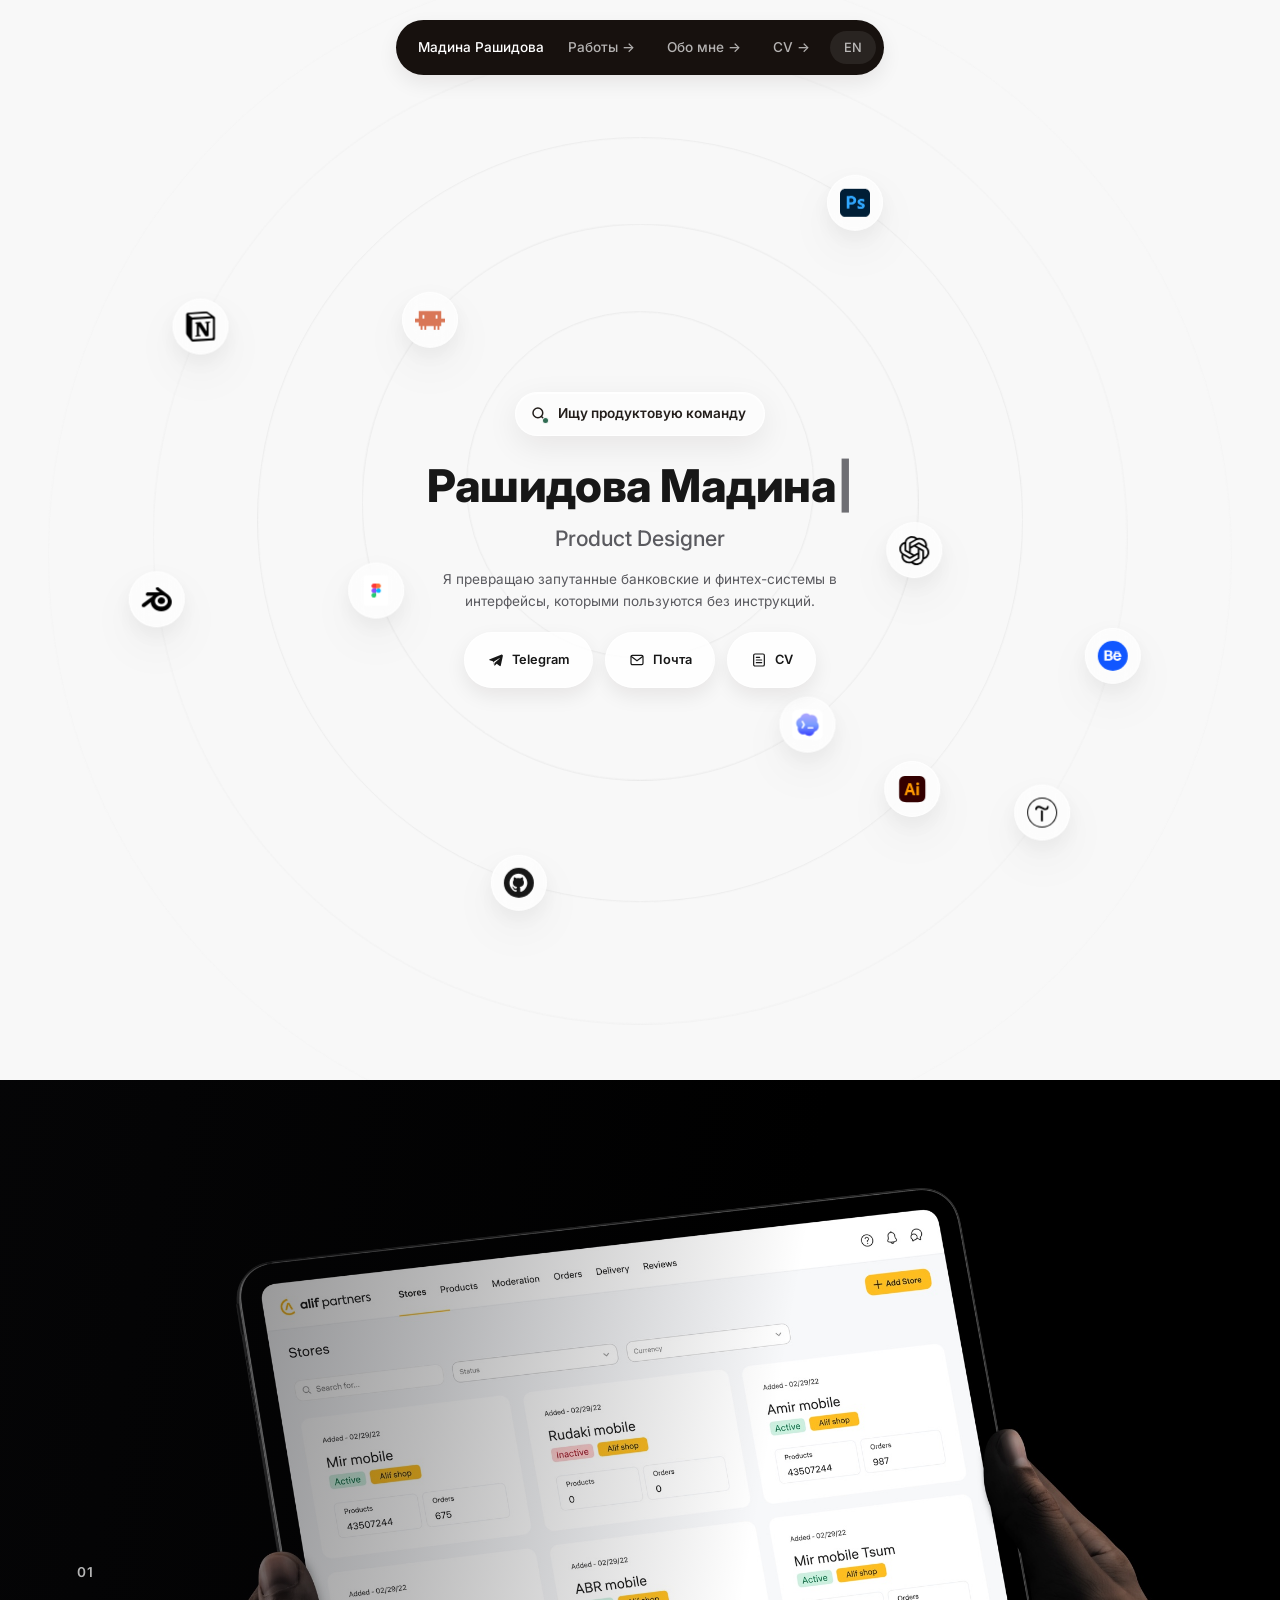
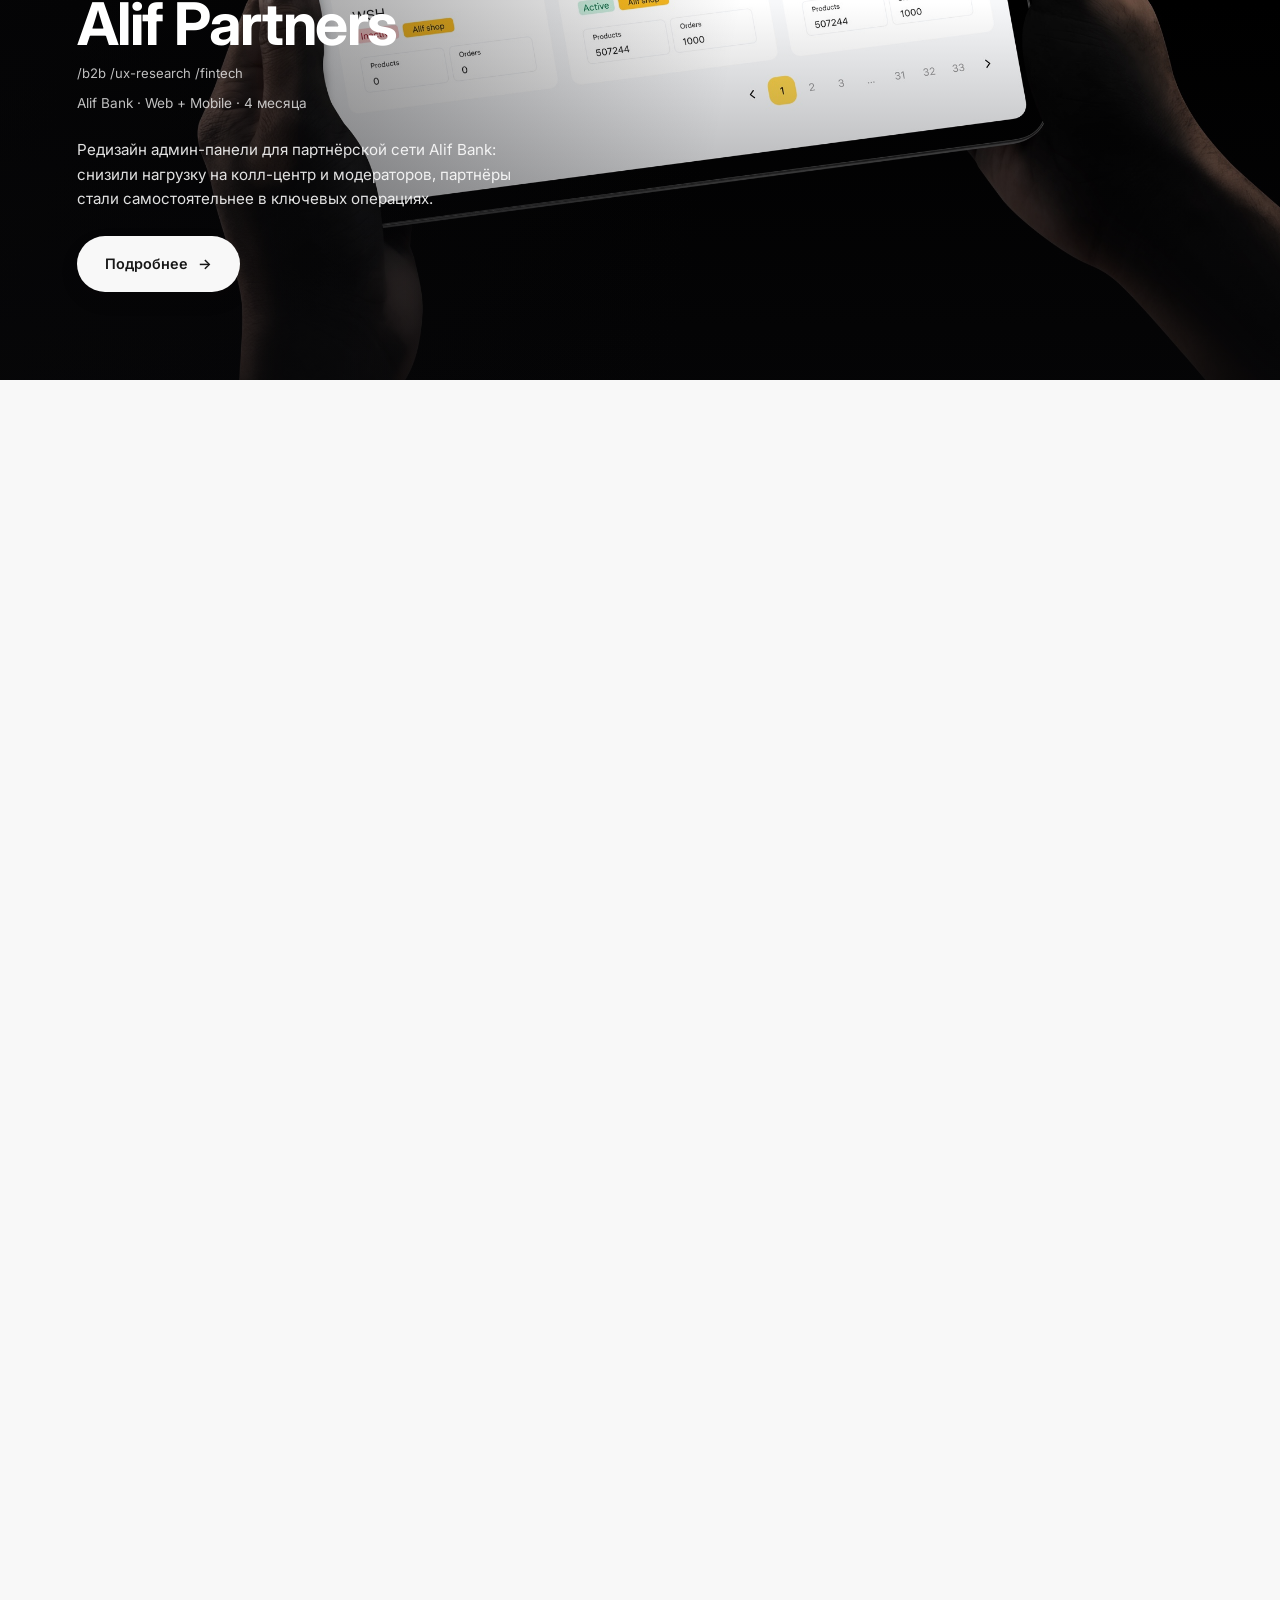
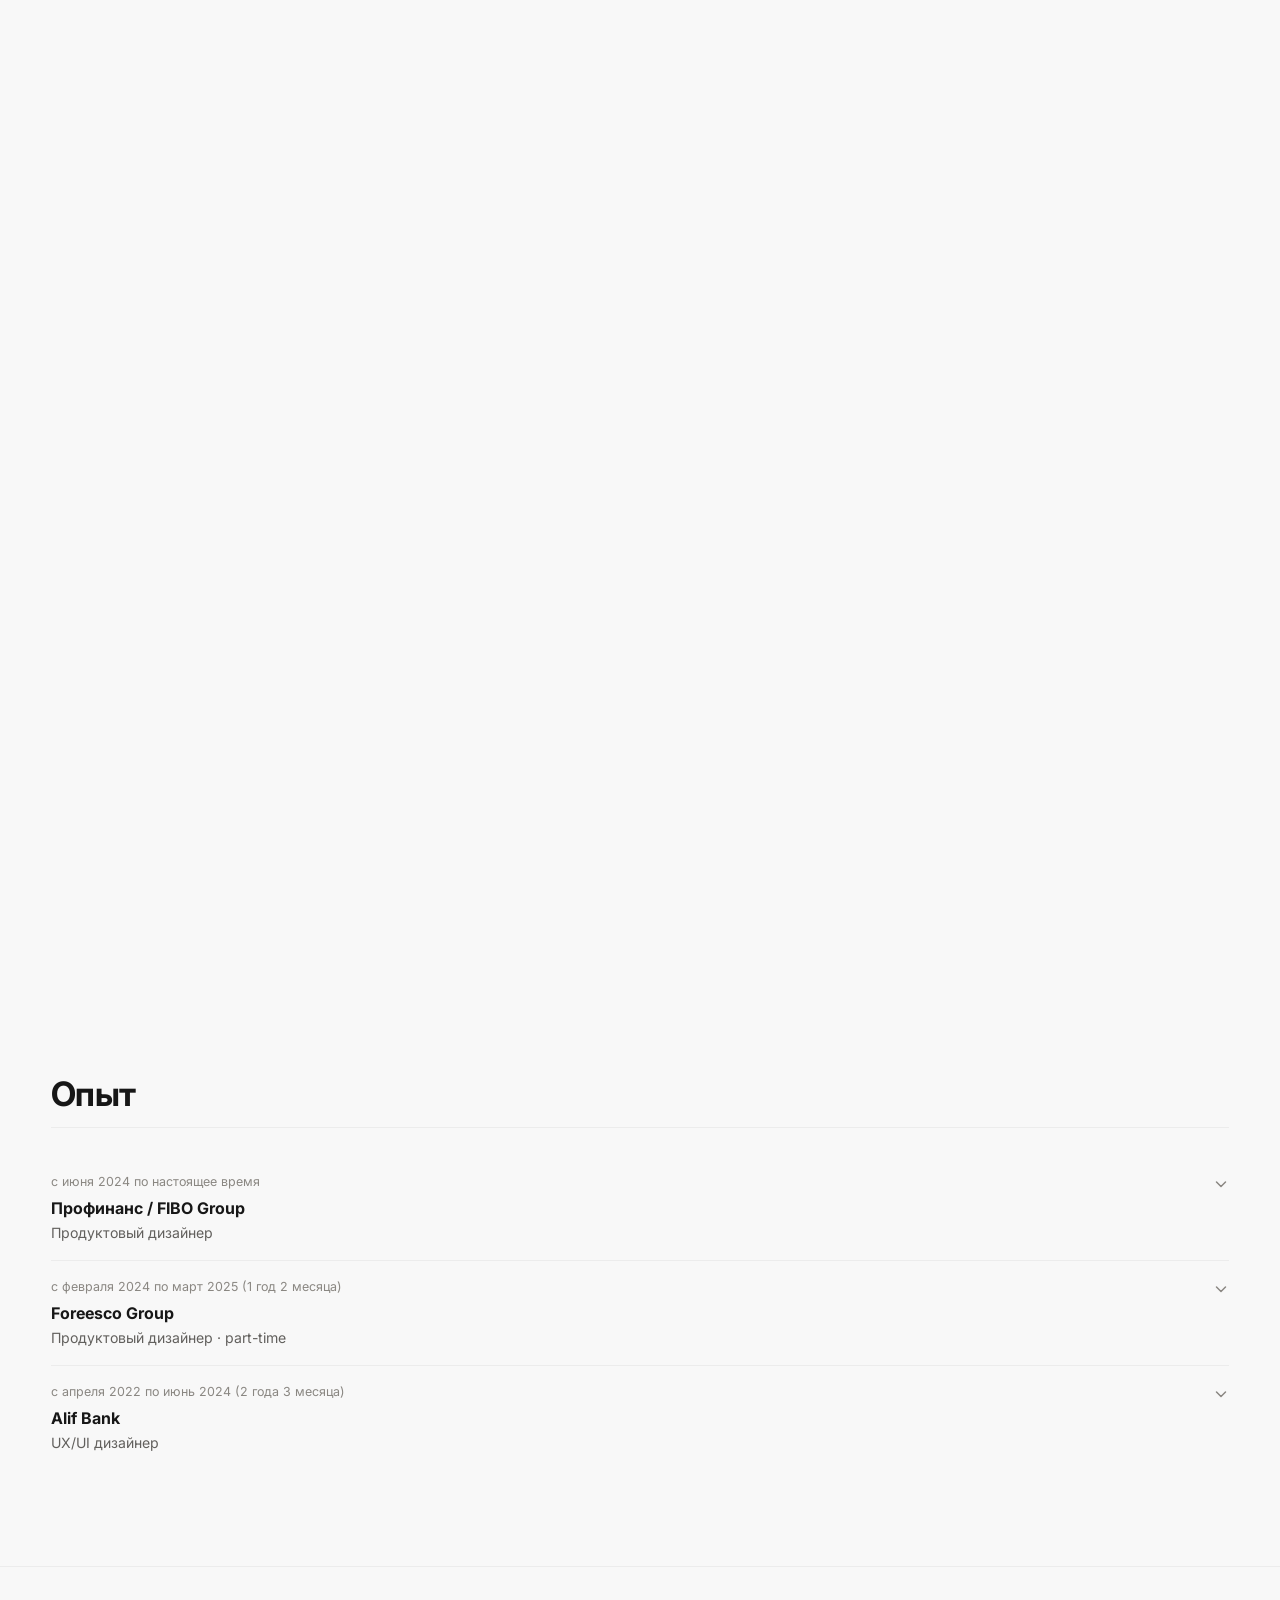
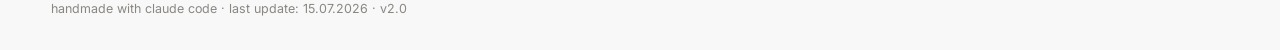
==== commit 2b7ef8c6: "Redesign Alif Partners case study and add scroll-aware nav across case pages Rebuilds the Alif Partn" ====
--- a/index.html
+++ b/index.html
@@ -4,9 +4,9 @@
 <meta charset="UTF-8">
 <meta name="viewport" content="width=device-width, initial-scale=1.0">
 <script>(function(){if(localStorage.getItem('site-lang')==='en')document.documentElement.classList.add('lang-en');})();</script>
-<title data-ru="Мадина Рашидова — Продуктовый дизайнер" data-en="Madina Rashidova — Product Designer">Мадина Рашидова — Продуктовый дизайнер</title>
+<title data-ru="Мадина Рашидова · Продуктовый дизайнер" data-en="Madina Rashidova · Product Designer">Мадина Рашидова · Продуктовый дизайнер</title>
 <link rel="icon" type="image/png" href="favicon.png">
-<meta name="description" data-ru="Мадина Рашидова — продуктовый дизайнер с опытом в fintech, banking и мобильных продуктах. Портфолио с разбором процесса: Alif Partners, EAJ Trader, 360 Tracker, Namaste." data-en="Madina Rashidova — product designer with experience in fintech, banking, and mobile products. A portfolio walking through the process behind Alif Partners, EAJ Trader, 360 Tracker, and Namaste." content="Мадина Рашидова — продуктовый дизайнер с опытом в fintech, banking и мобильных продуктах. Портфолио с разбором процесса: Alif Partners, EAJ Trader, 360 Tracker, Namaste.">
+<meta name="description" data-ru="Мадина Рашидова, продуктовый дизайнер с опытом в fintech, banking и мобильных продуктах. Портфолио с разбором процесса: Alif Partners, EAJ Trader, 360 Tracker, Namaste." data-en="Madina Rashidova, a product designer with experience in fintech, banking, and mobile products. A portfolio walking through the process behind Alif Partners, EAJ Trader, 360 Tracker, and Namaste." content="Мадина Рашидова, продуктовый дизайнер с опытом в fintech, banking и мобильных продуктах. Портфолио с разбором процесса: Alif Partners, EAJ Trader, 360 Tracker, Namaste.">
 <link rel="preconnect" href="https://fonts.googleapis.com">
 <link rel="preconnect" href="https://fonts.gstatic.com" crossorigin>
 <link href="https://fonts.googleapis.com/css2?family=Inter:ital,wght@0,400;0,500;0,600;0,700;0,800;0,900;1,500;1,600&display=swap" rel="stylesheet">
@@ -133,7 +133,7 @@
     --hero-glass-shadow: var(--shadow-soft);
     position: relative; z-index: 0; height: 1080px; padding: 0 clamp(20px, 5vw, 56px);
     display: flex; align-items: center; justify-content: center;
-    text-align: center; overflow: hidden; background: var(--hero-bg);
+    text-align: center; overflow: visible; background: var(--hero-bg);
   }
   @media (max-width: 900px) {
     .hero { height: auto; padding: 140px clamp(20px, 5vw, 56px) 64px; }
@@ -150,12 +150,17 @@
     container-type: inline-size; container-name: orbit;
     position: relative; width: min(98vw, 1900px); min-height: 56.25cqw;
     margin: 0 auto; display: flex; align-items: center; justify-content: center;
-    overflow: hidden;
+    overflow: visible;
   }
   /* below 900px the text column can no longer share the orbit's own cqw scale
      without becoming unreadably narrow (see DESIGN.md § Hero / Orbit Stage) —
-     so logos are dropped and only the rings carry the motif; overflow stays
-     hidden so a ring extending past the viewport is clipped, never scrolled to */
+     so logos are dropped and only the rings carry the motif. Overflow is
+     visible on purpose (see DESIGN.md § Hero / Orbit Stage — Layer System):
+     the outer rings are taller than this box by design (r5 spans ~77cqw,
+     the box is 56.25cqw), and used to get a hard clip right at this box's
+     edge. Now they bleed past it and the next section (higher in DOM order,
+     same z-index stacking level, opaque background) naturally paints over
+     the tail — no visible seam, no extra empty space added to "fix" it. */
 
   .orbit-rings { position: absolute; inset: 0; z-index: 0; pointer-events: none; }
   .orbit-ring-line {
@@ -376,10 +381,35 @@
       linear-gradient(100deg, rgba(8,8,10,.62) 0%, rgba(8,8,10,.28) 34%, rgba(8,8,10,0) 58%),
       linear-gradient(0deg, rgba(8,8,10,.58) 0%, rgba(8,8,10,0) 42%);
   }
-  .project-showcase--eaj .project-showcase__scrim {
-    background:
-      linear-gradient(120deg, rgba(6,6,8,.68) 0%, rgba(6,6,8,.3) 32%, rgba(6,6,8,0) 56%),
-      linear-gradient(0deg, rgba(6,6,8,.3) 0%, rgba(6,6,8,0) 40%);
+  /* EAJ abandons the shared full-bleed-photo-with-overlay-text pattern the
+     other three scenes use. The earlier version of this cover cropped the
+     laptop under `object-fit: cover` no matter how the crop point was tuned
+     — the fix requested here is structural, not another crop adjustment:
+     a real two-column split, image left / text right, so nothing ever
+     overlaps and nothing ever crops. `object-fit: contain` shows the whole
+     laptop, unstretched, at the cost of not filling its box edge-to-edge —
+     that gap is intentionally invisible: the photo's own background is a
+     sampled, verified flat #000, so the scene and media box are painted the
+     same pure black (the one deliberate exception to DESIGN.md §3's "no pure
+     black surfaces" rule — that rule is about designed UI chrome, not about
+     matching a photo's own background so a letterboxed edge disappears). */
+  .project-showcase--eaj { background: #000; }
+  .project-showcase--eaj .project-showcase__scrim { display: none; }
+  .project-showcase--eaj .project-showcase__media { background: #000; }
+  @media (min-width: 761px) {
+    .project-showcase--eaj {
+      display: flex; align-items: center;
+      gap: clamp(32px, 5vw, 64px);
+    }
+    .project-showcase--eaj .project-showcase__media {
+      position: relative; inset: auto; overflow: visible;
+      flex: 0 0 62%; width: 62%; height: 100%;
+      display: flex; align-items: flex-end; justify-content: flex-start;
+    }
+    .project-showcase--eaj .project-showcase__media img {
+      position: relative; inset: auto; width: 100%; height: 100%;
+      object-fit: contain; object-position: left bottom;
+    }
   }
   /* Namaste — light scene (scoped exception: dark text on a light scrim, inverse dark CTA) */
   .project-showcase--namaste .project-showcase__media img { object-position: 58% 32%; }
@@ -438,7 +468,18 @@
     padding: clamp(104px, 11vw, 152px) clamp(20px, 6vw, 80px) clamp(56px, 7vw, 88px);
   }
   .project-showcase--alif .project-showcase__content { justify-content: flex-end; }
-  .project-showcase--eaj .project-showcase__content { justify-content: flex-start; }
+  @media (min-width: 761px) {
+    /* Content is a flex sibling of the media column now (see the EAJ
+       two-column rules above), not an overlay stacked on top of it — it
+       needs its own natural height, not the shared full-bleed-overlay
+       padding/min-height, so the parent's `align-items: center` can center
+       it against the laptop instead of pinning it to the padding box. */
+    .project-showcase--eaj .project-showcase__content {
+      flex: 0 0 38%; width: 38%; min-height: 0;
+      padding: 0 clamp(20px, 4vw, 64px) 0 0;
+      justify-content: center;
+    }
+  }
   /* Text/CTA reveal — baseline is always fully visible/settled (opacity:1,
      no offset); under `.js-stage-active` each element's opacity/translateY
      instead follows its own CSS custom property, written every frame by the
@@ -463,9 +504,10 @@
   /* Alif — tablet fills most of the frame at center 42%; keep the column
      modest so it never reaches the tablet's left edge or the hand. */
   .project-showcase--alif .project-showcase__body { max-width: min(480px, 34vw); }
-  /* EAJ — laptop sits right-of-center (object-position 76% 55%); a wider
-     column would run text across its screen. */
-  .project-showcase--eaj .project-showcase__body { margin-top: 48px; max-width: min(420px, 32vw); }
+  /* EAJ's text column is a separate flex sibling of the image now (not an
+     overlay), so there's no photo underneath it left to run across — the
+     cap here is just readable line length within the ~38%-wide column. */
+  .project-showcase--eaj .project-showcase__body { max-width: 440px; }
   /* Namaste — phone is centered; keep the left column clear of its frame. */
   .project-showcase--namaste .project-showcase__body { max-width: min(460px, 34vw); }
   /* Tracker — phone + both portrait pins sit center-left; keep the right
@@ -574,6 +616,9 @@
     .project-showcase__media img { object-position: center 28%; }
     .project-showcase--namaste .project-showcase__media img { object-position: center 12%; }
     .project-showcase--tracker .project-showcase__media img { object-position: 42% 22%; }
+    /* EAJ keeps the same no-crop requirement on mobile as desktop — contain,
+       not cover, so the laptop is never cut off in the top image band. */
+    .project-showcase--eaj .project-showcase__media img { object-fit: contain; object-position: center bottom; }
     .project-showcase__scrim { display: none; }
     .projects-stage-wrap .project-showcase__content {
       position: absolute; inset: 56% 0 0 0; z-index: 3; min-height: 0;
@@ -621,12 +666,47 @@
     }
   }
 
-  .experience { padding: var(--space-9) 0 96px; }
-  .exp-item { padding: 16px 0; border-top: 1px solid var(--line); }
+  .experience { padding: var(--space-9) 0 96px; scroll-margin-top: var(--fixed-nav-top-safe-area, 120px); }
+  .exp-item { border-top: 1px solid var(--line); }
   .work-heading + .exp-item { border-top: none; }
+  /* Each role is a native <details> disclosure — expands on click/Enter/Space
+     with zero extra JS, and keeps the collapsed state (date/company/role)
+     fully readable and keyboard-focusable via <summary> for free. */
+  .exp-summary {
+    display: flex; align-items: flex-start; justify-content: space-between;
+    gap: 16px; padding: 16px 0; cursor: pointer; list-style: none;
+  }
+  .exp-summary::-webkit-details-marker { display: none; }
+  .exp-summary::marker { content: ''; }
+  .exp-summary:focus-visible { outline: 2px solid var(--text); outline-offset: 6px; border-radius: 4px; }
   .exp-date { display: block; font-family: var(--mono); font-size: 0.78rem; color: var(--text-dim-2); }
   .exp-company { display: block; font-size: 1rem; font-weight: 700; margin-top: 4px; }
   .exp-role { display: block; font-size: 0.88rem; color: var(--text-dim); margin-top: 2px; }
+  .exp-summary__chevron {
+    flex-shrink: 0; margin-top: 4px; color: var(--text-dim-2);
+    transition: transform 0.25s ease;
+  }
+  .exp-item details[open] .exp-summary__chevron { transform: rotate(180deg); }
+  .exp-detail { padding: 0 0 28px; display: flex; flex-direction: column; gap: 20px; }
+  .exp-detail__intro { font-size: 0.92rem; line-height: 1.62; color: var(--text-dim); max-width: 640px; }
+  .exp-detail__block h4 {
+    font-family: var(--mono); font-size: 0.76rem; font-weight: 600; letter-spacing: 0.06em;
+    text-transform: uppercase; color: var(--text-dim-2); margin-bottom: 10px;
+  }
+  .exp-detail__list { display: flex; flex-direction: column; gap: 8px; padding-left: 20px; max-width: 640px; }
+  .exp-detail__list li { font-size: 0.9rem; line-height: 1.58; color: var(--text-dim); }
+  .exp-detail__list li::marker { color: var(--text-dim-2); }
+  /* Block-level RU/EN toggle for multi-paragraph/list content — deliberately
+     a separate attribute from the sitewide `[data-lang]` (which toggles
+     `display:inline`, wrong for <h4>/<ul>), so this never has to fight the
+     generic rule's specificity. Driven by the same html.lang-en class i18n.js
+     already sets; no JS changes needed. */
+  [data-lang-block] { display: none; }
+  html:not(.lang-en) [data-lang-block="ru"] { display: block; }
+  html.lang-en [data-lang-block="en"] { display: block; }
+  @media (prefers-reduced-motion: reduce) {
+    .exp-summary__chevron { transition: none; }
+  }
   footer.page-footer {
     border-top: 1px solid var(--line); padding: 32px 0;
     font-family: var(--mono); font-size: 0.78rem; color: var(--text-dim-2);
@@ -735,7 +815,7 @@
     <div class="projects-stage">
       <a class="project-showcase project-showcase--alif" href="case-alif-partners.html" data-showcase>
         <div class="project-showcase__media">
-          <img src="assets/alif-partners-showcase.jpg" data-alt-ru="Alif Partners — планшет с админ-панелью Stores для партнёров банка" data-alt-en="Alif Partners — a tablet showing the Stores admin panel for bank partners" alt="Alif Partners — планшет с админ-панелью Stores для партнёров банка" loading="lazy" width="2400" height="1600" style="object-position: center 42%;">
+          <img src="assets/alif-partners-showcase.jpg" data-alt-ru="Alif Partners: планшет с админ-панелью Stores для партнёров банка" data-alt-en="Alif Partners: a tablet showing the Stores admin panel for bank partners" alt="Alif Partners: планшет с админ-панелью Stores для партнёров банка" loading="lazy" width="2400" height="1600" style="object-position: center 42%;">
         </div>
         <div class="project-showcase__scrim" aria-hidden="true"></div>
         <div class="project-showcase__content">
@@ -748,7 +828,7 @@
               </div>
               <div class="project-showcase__meta"><span data-lang="ru">Alif Bank · Web + Mobile · 4 месяца</span><span data-lang="en">Alif Bank · Web + Mobile · 4 months</span></div>
             </div>
-            <p class="project-showcase__desc"><span data-lang="ru">Редизайн админ-панели для партнёрской сети Alif Bank: снизили нагрузку на колл-центр и модераторов, партнёры стали самостоятельнее в ключевых операциях.</span><span data-lang="en">Redesigned the partner admin panel for Alif Bank's fast-growing network — cut the load on the call center and moderators, and gave partners more independence in key operations.</span></p>
+            <p class="project-showcase__desc"><span data-lang="ru">Редизайн админ-панели для партнёрской сети Alif Bank: снизили нагрузку на колл-центр и модераторов, партнёры стали самостоятельнее в ключевых операциях.</span><span data-lang="en">Redesigned the partner admin panel for Alif Bank's fast-growing network: cut the load on the call center and moderators, and gave partners more independence in key operations.</span></p>
             <span class="project-showcase__cta-wrap">
               <span class="project-showcase__cta"><span data-lang="ru">Подробнее</span><span data-lang="en">See details</span><span class="arrow" aria-hidden="true">→</span></span>
             </span>
@@ -758,7 +838,7 @@
 
       <a class="project-showcase project-showcase--eaj" href="case-eaj-trader.html" data-showcase>
         <div class="project-showcase__media">
-          <img src="assets/eaj-trader-showcase.jpg" data-alt-ru="EAJ Trader — ноутбук с дашбордом личного кабинета трейдера" data-alt-en="EAJ Trader — a laptop showing the trader's personal dashboard" alt="EAJ Trader — ноутбук с дашбордом личного кабинета трейдера" loading="lazy" width="2400" height="1600" style="object-position: 76% 55%;">
+          <img src="assets/eaj-trader-cover.png" data-alt-ru="EAJ Trader: ноутбук с дашбордом личного кабинета трейдера" data-alt-en="EAJ Trader: a laptop showing the trader's personal dashboard" alt="EAJ Trader: ноутбук с дашбордом личного кабинета трейдера" loading="lazy" width="3000" height="2000">
         </div>
         <div class="project-showcase__scrim" aria-hidden="true"></div>
         <div class="project-showcase__content">
@@ -771,7 +851,7 @@
               </div>
               <div class="project-showcase__meta"><span data-lang="ru">Web · MVP за 2 месяца</span><span data-lang="en">Web · MVP in 2 months</span></div>
             </div>
-            <p class="project-showcase__desc"><span data-lang="ru">MVP личного кабинета трейдера с нуля: определили ключевые сегменты пользователей и спроектировали архитектуру кабинета под быстрые и частые финансовые операции.</span><span data-lang="en">Built a trader's personal dashboard MVP from scratch — defined key user segments and shaped a dashboard architecture built for fast, frequent financial operations.</span></p>
+            <p class="project-showcase__desc"><span data-lang="ru">MVP личного кабинета трейдера с нуля: определили ключевые сегменты пользователей и спроектировали архитектуру кабинета под быстрые и частые финансовые операции.</span><span data-lang="en">Built a trader's personal dashboard MVP from scratch: defined key user segments and shaped a dashboard architecture built for fast, frequent financial operations.</span></p>
             <span class="project-showcase__cta-wrap">
               <span class="project-showcase__cta"><span data-lang="ru">Подробнее</span><span data-lang="en">See details</span><span class="arrow" aria-hidden="true">→</span></span>
             </span>
@@ -781,7 +861,7 @@
 
       <a class="project-showcase project-showcase--namaste" href="case-namaste.html" data-showcase>
         <div class="project-showcase__media">
-          <img src="assets/namaste-showcase.jpg" data-alt-ru="Namaste — приложение для йоги, фитнеса и медитации" data-alt-en="Namaste — a yoga, fitness, and meditation app" alt="Namaste — приложение для йоги, фитнеса и медитации" loading="lazy" width="1920" height="1080">
+          <img src="assets/namaste-showcase.jpg" data-alt-ru="Namaste: приложение для йоги, фитнеса и медитации" data-alt-en="Namaste: a yoga, fitness, and meditation app" alt="Namaste: приложение для йоги, фитнеса и медитации" loading="lazy" width="1920" height="1080">
         </div>
         <div class="project-showcase__scrim" aria-hidden="true"></div>
         <div class="project-showcase__content">
@@ -794,7 +874,7 @@
               </div>
               <div class="project-showcase__meta"><span data-lang="ru">iOS · MVP за 3 месяца</span><span data-lang="en">iOS · MVP in 3 months</span></div>
             </div>
-            <p class="project-showcase__desc"><span data-lang="ru">Концепция, айдентика и интерфейсы MVP приложения для йоги и медитаций — от анализа конкурентов до базового сценария тренировок в тесной связке с разработкой.</span><span data-lang="en">Concept, identity, and interfaces for a yoga and meditation app MVP — from competitor research to the core workout scenario, working closely with engineering.</span></p>
+            <p class="project-showcase__desc"><span data-lang="ru">Концепция, айдентика и интерфейсы MVP приложения для йоги и медитаций: от анализа конкурентов до базового сценария тренировок в тесной связке с разработкой.</span><span data-lang="en">Concept, identity, and interfaces for a yoga and meditation app MVP: from competitor research to the core workout scenario, working closely with engineering.</span></p>
             <span class="project-showcase__cta-wrap">
               <span class="project-showcase__cta"><span data-lang="ru">Подробнее</span><span data-lang="en">See details</span><span class="arrow" aria-hidden="true">→</span></span>
             </span>
@@ -804,7 +884,7 @@
 
       <a class="project-showcase project-showcase--tracker" href="case-360-tracker.html" data-showcase>
         <div class="project-showcase__media">
-          <img src="assets/tracker-showcase.jpg" data-alt-ru="360 Tracker — приложение для отслеживания членов семьи" data-alt-en="360 Tracker — an app for tracking family members" alt="360 Tracker — приложение для отслеживания членов семьи" loading="lazy" width="1920" height="1080">
+          <img src="assets/tracker-showcase.jpg" data-alt-ru="360 Tracker: приложение для отслеживания членов семьи" data-alt-en="360 Tracker: an app for tracking family members" alt="360 Tracker: приложение для отслеживания членов семьи" loading="lazy" width="1920" height="1080">
         </div>
         <div class="project-showcase__scrim" aria-hidden="true"></div>
         <div class="project-showcase__content">
@@ -817,7 +897,7 @@
               </div>
               <div class="project-showcase__meta"><span data-lang="ru">iOS · MVP за 6 месяцев</span><span data-lang="en">iOS · MVP in 6 months</span></div>
             </div>
-            <p class="project-showcase__desc"><span data-lang="ru">MVP приложения для безопасности семьи с геолокацией, экстренными оповещениями и быстрой коммуникацией — проверили концепцию через юзабилити-тестирование и freemium-модель монетизации.</span><span data-lang="en">A family-safety app MVP combining geolocation, emergency alerts, and quick communication — validated through usability testing and a freemium monetization model.</span></p>
+            <p class="project-showcase__desc"><span data-lang="ru">MVP приложения для безопасности семьи с геолокацией, экстренными оповещениями и быстрой коммуникацией: проверили концепцию через юзабилити-тестирование и freemium-модель монетизации.</span><span data-lang="en">A family-safety app MVP combining geolocation, emergency alerts, and quick communication: validated through usability testing and a freemium monetization model.</span></p>
             <span class="project-showcase__cta-wrap">
               <span class="project-showcase__cta"><span data-lang="ru">Подробнее</span><span data-lang="en">See details</span><span class="arrow" aria-hidden="true">→</span></span>
             </span>
@@ -828,22 +908,167 @@
   </section>
 
   <div class="page">
-    <section class="experience">
+    <section class="experience" id="experience">
       <div class="work-heading"><span data-lang="ru">Опыт</span><span data-lang="en">Experience</span></div>
       <div class="exp-item">
-        <span class="exp-date"><span data-lang="ru">2024 — сейчас</span><span data-lang="en">2024 — present</span></span>
-        <span class="exp-company">Профинанс / FIBO Group</span>
-        <span class="exp-role">Product Designer</span>
+        <details>
+          <summary class="exp-summary">
+            <span class="exp-summary__main">
+              <span class="exp-date"><span data-lang="ru">с июня 2024 по настоящее время</span><span data-lang="en">June 2024 to present</span></span>
+              <span class="exp-company">Профинанс / FIBO Group</span>
+              <span class="exp-role"><span data-lang="ru">Продуктовый дизайнер</span><span data-lang="en">Product Designer</span></span>
+            </span>
+            <svg class="exp-summary__chevron" width="16" height="16" viewBox="0 0 16 16" fill="none" aria-hidden="true"><path d="M3.5 6L8 10.5L12.5 6" stroke="currentColor" stroke-width="1.5" stroke-linecap="round" stroke-linejoin="round"/></svg>
+          </summary>
+          <div class="exp-detail">
+            <p class="exp-detail__intro" data-lang-block="ru">Работаю с ключевым партнёром компании FIBO Group, международным брокером и поставщиком торговых решений на финансовых рынках. Отвечаю за развитие клиентских и внутренних цифровых продуктов компании: мобильного приложения Fibo Forex (iOS/Android), клиентского кабинета, корпоративного сайта, маркетинговых лендингов и новых продуктовых направлений.</p>
+            <p class="exp-detail__intro" data-lang-block="en">I work with FIBO Group, the company's key partner (an international broker and provider of trading solutions in financial markets). I'm responsible for developing the company's client-facing and internal digital products: the Fibo Forex mobile app (iOS/Android), the client dashboard, the corporate website, marketing landing pages, and new product directions.</p>
+            <div class="exp-detail__block">
+              <h4 data-lang-block="ru">Обязанности</h4>
+              <h4 data-lang-block="en">Responsibilities</h4>
+              <ul class="exp-detail__list" data-lang-block="ru">
+                <li>Развитие и поддержка единой дизайн-системы для Web, iOS и Android.</li>
+                <li>Проектирование пользовательских сценариев для мобильных и веб-продуктов.</li>
+                <li>Проведение UX-аудитов, конкурентного анализа и пользовательских исследований.</li>
+                <li>Формирование CJM, User Flow и информационной архитектуры продуктов.</li>
+                <li>Проработка новых продуктовых инициатив и проверка гипотез.</li>
+                <li>Подготовка интерфейсных решений и сопровождение разработки.</li>
+                <li>Проведение дизайн-ревью и взаимодействие с продуктовыми командами.</li>
+              </ul>
+              <ul class="exp-detail__list" data-lang-block="en">
+                <li>Growing and maintaining a unified design system for Web, iOS, and Android.</li>
+                <li>Designing user flows for mobile and web products.</li>
+                <li>Running UX audits, competitive analysis, and user research.</li>
+                <li>Building CJMs, user flows, and information architecture for products.</li>
+                <li>Shaping new product initiatives and validating hypotheses.</li>
+                <li>Preparing interface solutions and supporting development.</li>
+                <li>Running design reviews and collaborating with product teams.</li>
+              </ul>
+            </div>
+            <div class="exp-detail__block">
+              <h4 data-lang-block="ru">Результаты</h4>
+              <h4 data-lang-block="en">Results</h4>
+              <ul class="exp-detail__list" data-lang-block="ru">
+                <li>Создала и внедрила единую дизайн-систему для клиентского кабинета, корпоративного сайта FIBO Group и мобильного приложения Fibo Forex. Сократила время проектирования новых функций на 15% благодаря стандартизации компонентов и унификации процессов.</li>
+                <li>Снизила количество UI-багов и несоответствий между платформами.</li>
+                <li>Провела комплексный UX/UI-аудит мобильного приложения Fibo Forex, которое развивалось без системного дизайн-сопровождения с 2022 года. Сформировала roadmap развития продукта и инициировала запуск новых направлений: финансовый календарь, партнёрская программа, IB-счета, кэшбэк-механики и элементы геймификации для повышения Retention и привлечения новых клиентов.</li>
+                <li>Перестроила информационную архитектуру аналитических сервисов и экономического календаря на основе глубинных интервью и анализа пользовательского поведения. Упростила навигацию и доступ к рыночной информации, что позволило увеличить Session Duration на 9%.</li>
+                <li>Спроектировала новый продукт EAJ Trader с нуля: от пользовательских сценариев и структуры сервиса до клиентского кабинета и дизайн-системы. Продукт находится на этапе подготовки к запуску и ориентирован на привлечение новых клиентов компании.</li>
+              </ul>
+              <ul class="exp-detail__list" data-lang-block="en">
+                <li>Created and rolled out a unified design system for the client dashboard, the FIBO Group corporate website, and the Fibo Forex mobile app. Cut new-feature design time by 15% through component standardization and unified processes.</li>
+                <li>Reduced the number of UI bugs and cross-platform inconsistencies.</li>
+                <li>Ran a comprehensive UX/UI audit of the Fibo Forex mobile app, which had grown without systematic design support since 2022. Built a product roadmap and initiated new directions: a financial calendar, an affiliate program, IB accounts, cashback mechanics, and gamification elements to boost retention and attract new clients.</li>
+                <li>Rebuilt the information architecture of the analytics services and economic calendar based on in-depth interviews and behavior analysis. Simplified navigation and access to market information, increasing session duration by 9%.</li>
+                <li>Designed the new EAJ Trader product from scratch: from user flows and service structure to the client dashboard and design system. The product is in pre-launch preparation and aimed at attracting new clients for the company.</li>
+              </ul>
+            </div>
+          </div>
+        </details>
       </div>
       <div class="exp-item">
-        <span class="exp-date">2024 — 2025</span>
-        <span class="exp-company">Foreesco Group</span>
-        <span class="exp-role">Product Designer · part-time</span>
+        <details>
+          <summary class="exp-summary">
+            <span class="exp-summary__main">
+              <span class="exp-date"><span data-lang="ru">с февраля 2024 по март 2025 (1 год 2 месяца)</span><span data-lang="en">February 2024 to March 2025 (1 yr 2 mo)</span></span>
+              <span class="exp-company">Foreesco Group</span>
+              <span class="exp-role"><span data-lang="ru">Продуктовый дизайнер · part-time</span><span data-lang="en">Product Designer · part-time</span></span>
+            </span>
+            <svg class="exp-summary__chevron" width="16" height="16" viewBox="0 0 16 16" fill="none" aria-hidden="true"><path d="M3.5 6L8 10.5L12.5 6" stroke="currentColor" stroke-width="1.5" stroke-linecap="round" stroke-linejoin="round"/></svg>
+          </summary>
+          <div class="exp-detail">
+            <p class="exp-detail__intro" data-lang-block="ru">Foreesco занимается разработкой кастомных B2C мобильных приложений для iOS и Android. Работала одновременно над несколькими мобильными продуктами, отвечая за полный цикл проектирования: исследования, формирование гипотез, UX/UI-дизайн и сопровождение разработки.</p>
+            <p class="exp-detail__intro" data-lang-block="en">Foreesco is a product studio building custom B2C mobile apps for iOS and Android. I worked on several mobile products at once, owning the full design cycle: research, hypothesis generation, UX/UI design, and development support.</p>
+            <div class="exp-detail__block">
+              <h4 data-lang-block="ru">Обязанности</h4>
+              <h4 data-lang-block="en">Responsibilities</h4>
+              <ul class="exp-detail__list" data-lang-block="ru">
+                <li>Проведение CustDev и UX-исследований.</li>
+                <li>Конкурентный анализ и поиск продуктовых возможностей.</li>
+                <li>Формирование и проверка продуктовых гипотез.</li>
+                <li>Проектирование пользовательских сценариев и информационной архитектуры.</li>
+                <li>Создание мобильных интерфейсов и дизайн-концепций.</li>
+                <li>Сопровождение команд разработки и запусков.</li>
+              </ul>
+              <ul class="exp-detail__list" data-lang-block="en">
+                <li>Running CustDev interviews and UX research.</li>
+                <li>Competitive analysis and identifying product opportunities.</li>
+                <li>Forming and validating product hypotheses.</li>
+                <li>Designing user flows and information architecture.</li>
+                <li>Creating mobile interfaces and design concepts.</li>
+                <li>Supporting development teams and product launches.</li>
+              </ul>
+            </div>
+            <div class="exp-detail__block">
+              <h4 data-lang-block="ru">Результаты</h4>
+              <h4 data-lang-block="en">Results</h4>
+              <ul class="exp-detail__list" data-lang-block="ru">
+                <li>Спроектировала MVP мобильного приложения 360 Tracker: провела исследования, определила структуру продукта и ключевые пользовательские сценарии.</li>
+                <li>Спроектировала фитнес-приложение Namaste, включая систему персонализированных тренировок и пользовательских сценариев.</li>
+                <li>Подготовила MVP для тестирования пользовательского спроса и проверки ключевых продуктовых гипотез.</li>
+              </ul>
+              <ul class="exp-detail__list" data-lang-block="en">
+                <li>Designed the 360 Tracker mobile app MVP: ran research and defined the product structure and key user flows.</li>
+                <li>Designed the Namaste fitness app, including a personalized workout system and user flows.</li>
+                <li>Prepared MVPs for testing user demand and validating key product hypotheses.</li>
+              </ul>
+            </div>
+          </div>
+        </details>
       </div>
       <div class="exp-item">
-        <span class="exp-date">2022 — 2024</span>
-        <span class="exp-company">Alif Bank</span>
-        <span class="exp-role">UX/UI Designer</span>
+        <details>
+          <summary class="exp-summary">
+            <span class="exp-summary__main">
+              <span class="exp-date"><span data-lang="ru">с апреля 2022 по июнь 2024 (2 года 3 месяца)</span><span data-lang="en">April 2022 to June 2024 (2 yr 3 mo)</span></span>
+              <span class="exp-company">Alif Bank</span>
+              <span class="exp-role"><span data-lang="ru">UX/UI дизайнер</span><span data-lang="en">UX/UI Designer</span></span>
+            </span>
+            <svg class="exp-summary__chevron" width="16" height="16" viewBox="0 0 16 16" fill="none" aria-hidden="true"><path d="M3.5 6L8 10.5L12.5 6" stroke="currentColor" stroke-width="1.5" stroke-linecap="round" stroke-linejoin="round"/></svg>
+          </summary>
+          <div class="exp-detail">
+            <p class="exp-detail__intro" data-lang-block="ru">Alif Bank входит в число крупнейших цифровых банков Центральной Азии с многомиллионной аудиторией пользователей. Экосистема банка включает приложение для физических лиц, маркетплейс B2C-сервисов, партнёрские платформы и внутренние продукты для сотрудников банка. Работала над B2B, B2C и внутренними цифровыми сервисами банка.</p>
+            <p class="exp-detail__intro" data-lang-block="en">Alif Bank is one of the largest digital banks in Central Asia, with a multi-million user base. The bank's ecosystem includes a retail app, a B2C services marketplace, partner platforms, and internal products for bank employees. I worked across the bank's B2B, B2C, and internal digital services.</p>
+            <div class="exp-detail__block">
+              <h4 data-lang-block="ru">Обязанности</h4>
+              <h4 data-lang-block="en">Responsibilities</h4>
+              <ul class="exp-detail__list" data-lang-block="ru">
+                <li>Исследование пользовательского опыта и проведение UX-аудитов.</li>
+                <li>Построение CJM и проектирование пользовательских сценариев.</li>
+                <li>Проектирование мобильных и веб-интерфейсов.</li>
+                <li>Разработка внутренних банковских сервисов и B2B-продуктов.</li>
+                <li>Подготовка прототипов и дизайн-концепций.</li>
+                <li>Проведение дизайн-ревью и сопровождение разработки.</li>
+                <li>Взаимодействие с бизнесом, аналитиками и продуктовыми командами.</li>
+              </ul>
+              <ul class="exp-detail__list" data-lang-block="en">
+                <li>Researching user experience and running UX audits.</li>
+                <li>Building CJMs and designing user flows.</li>
+                <li>Designing mobile and web interfaces.</li>
+                <li>Developing internal banking services and B2B products.</li>
+                <li>Preparing prototypes and design concepts.</li>
+                <li>Running design reviews and supporting development.</li>
+                <li>Collaborating with business stakeholders, analysts, and product teams.</li>
+              </ul>
+            </div>
+            <div class="exp-detail__block">
+              <h4 data-lang-block="ru">Результаты</h4>
+              <h4 data-lang-block="en">Results</h4>
+              <ul class="exp-detail__list" data-lang-block="ru">
+                <li>Спроектировала B2B-платформу Alif Partners для сети из более чем 2000 партнёров банка, цифровизировав процессы оформления рассрочки. Это позволило сократить нагрузку на модераторов и колл-центр, ускорить обработку заявок и положительно повлияло на Task Completion Rate, Conversion Rate оформления рассрочки и Time to Approval.</li>
+                <li>Спроектировала внутреннюю платформу Alif Audit для проведения собраний, голосований и согласования решений совета директоров, переведя процессы из бумажного документооборота, Excel и электронной почты в единый цифровой продукт. В результате улучшились показатели Time to Decision, Process Efficiency и User Adoption.</li>
+                <li>Спроектировала систему автоматизированного взаимодействия с должниками Autocall через интеграцию с банковскими системами, что позволило автоматизировать коммуникацию с клиентами, сократить объём ручных операций сотрудников и повысить эффективность процессов взыскания. Основное влияние на Operational Efficiency, Cost per Case и Agent Productivity.</li>
+                <li>Разработала раздел Visa Privileges для мобильного приложения Alif Mobi, повысив доступность информации о преимуществах премиальных карт. После запуска количество держателей карт Visa увеличилось на 7%, а снижение количества обращений по вопросам привилегий положительно повлияло на Support Ticket Volume и Customer Self-Service Rate.</li>
+              </ul>
+              <ul class="exp-detail__list" data-lang-block="en">
+                <li>Designed the Alif Partners B2B platform for a network of over 2,000 bank partners, digitizing installment-plan processing. This reduced the load on moderators and the call center, sped up application processing, and positively impacted Task Completion Rate, installment Conversion Rate, and Time to Approval.</li>
+                <li>Designed the internal Alif Audit platform for board meetings, voting, and decision approval, moving processes off paper, Excel, and email into a single digital product, which improved Time to Decision, Process Efficiency, and User Adoption.</li>
+                <li>Designed the Autocall system for automated communication with debtors via integration with banking systems, automating client communication, reducing manual staff workload, and improving collections efficiency. Mainly impacted Operational Efficiency, Cost per Case, and Agent Productivity.</li>
+                <li>Developed the Visa Privileges section for the Alif Mobi mobile app, improving access to information about premium card benefits. After launch, the number of Visa cardholders grew by 7%, and fewer support inquiries about privileges positively impacted Support Ticket Volume and Customer Self-Service Rate.</li>
+              </ul>
+            </div>
+          </div>
+        </details>
       </div>
     </section>
   </div>
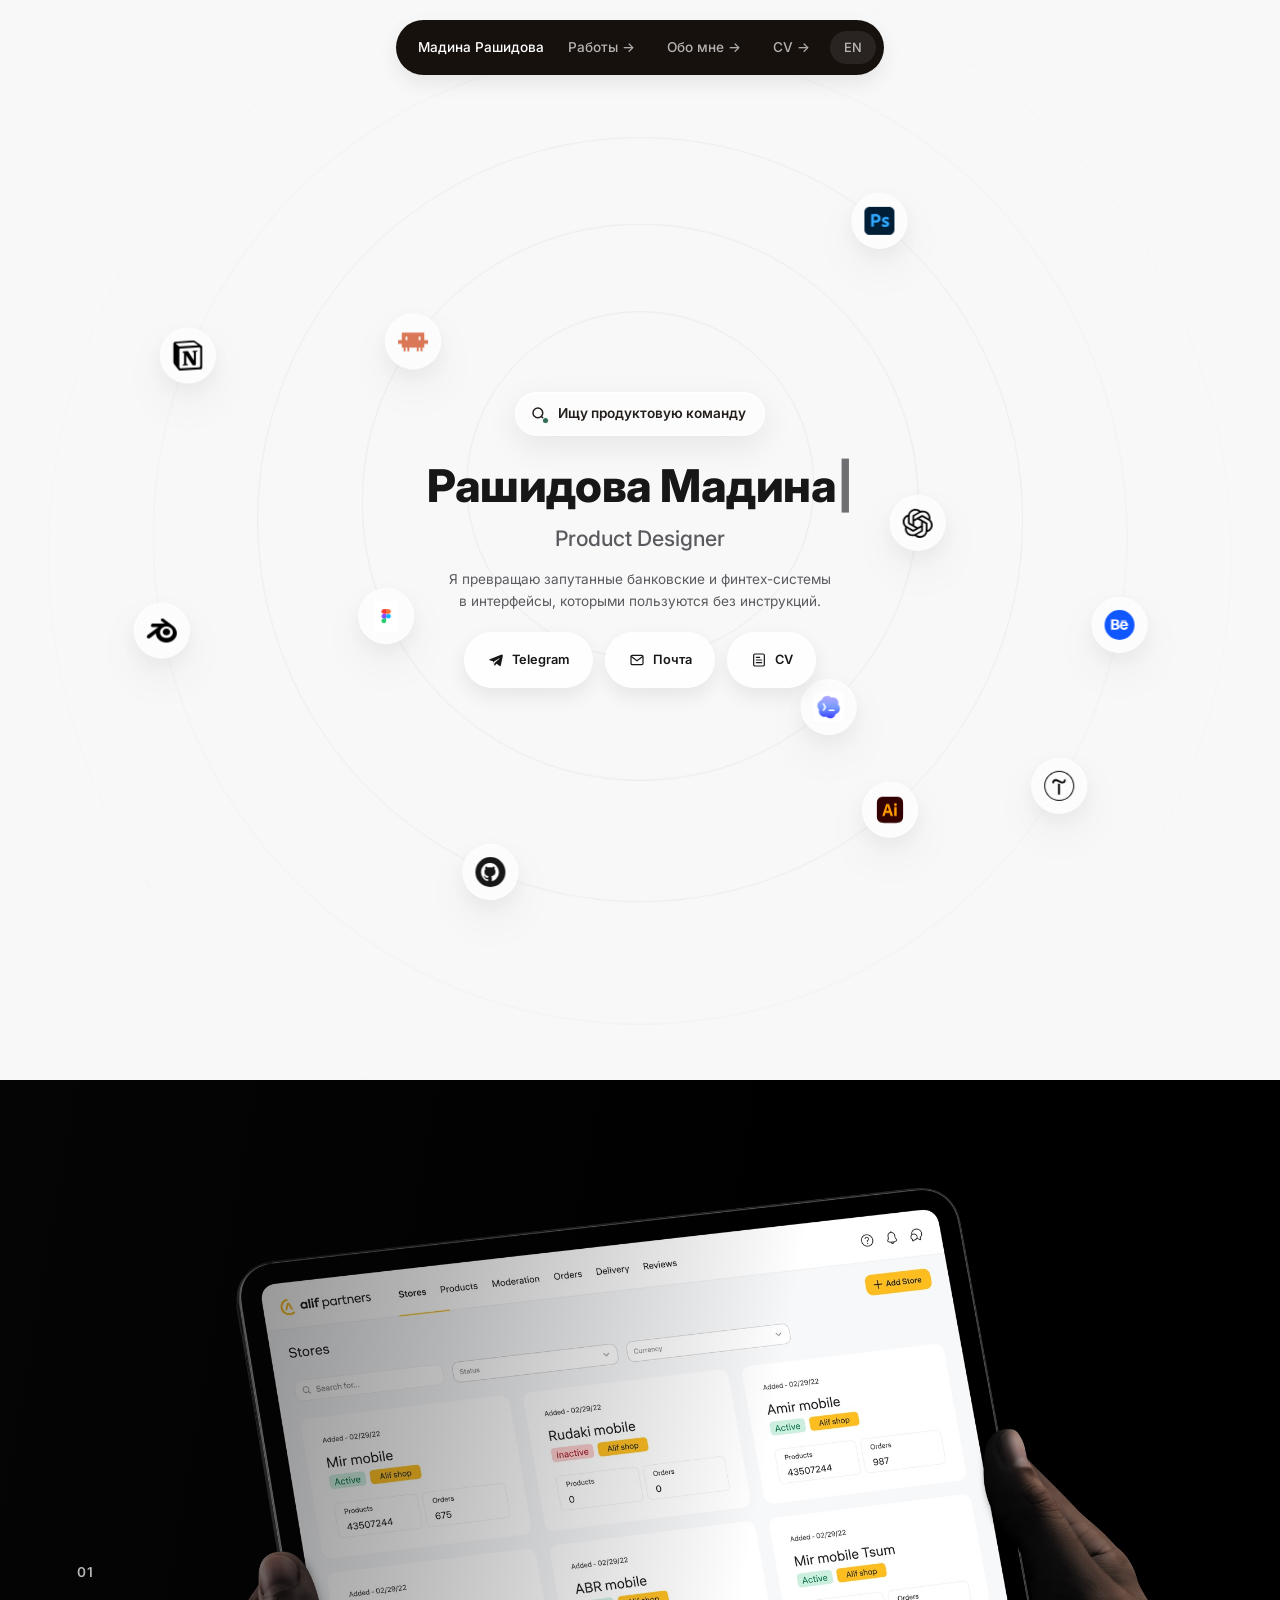
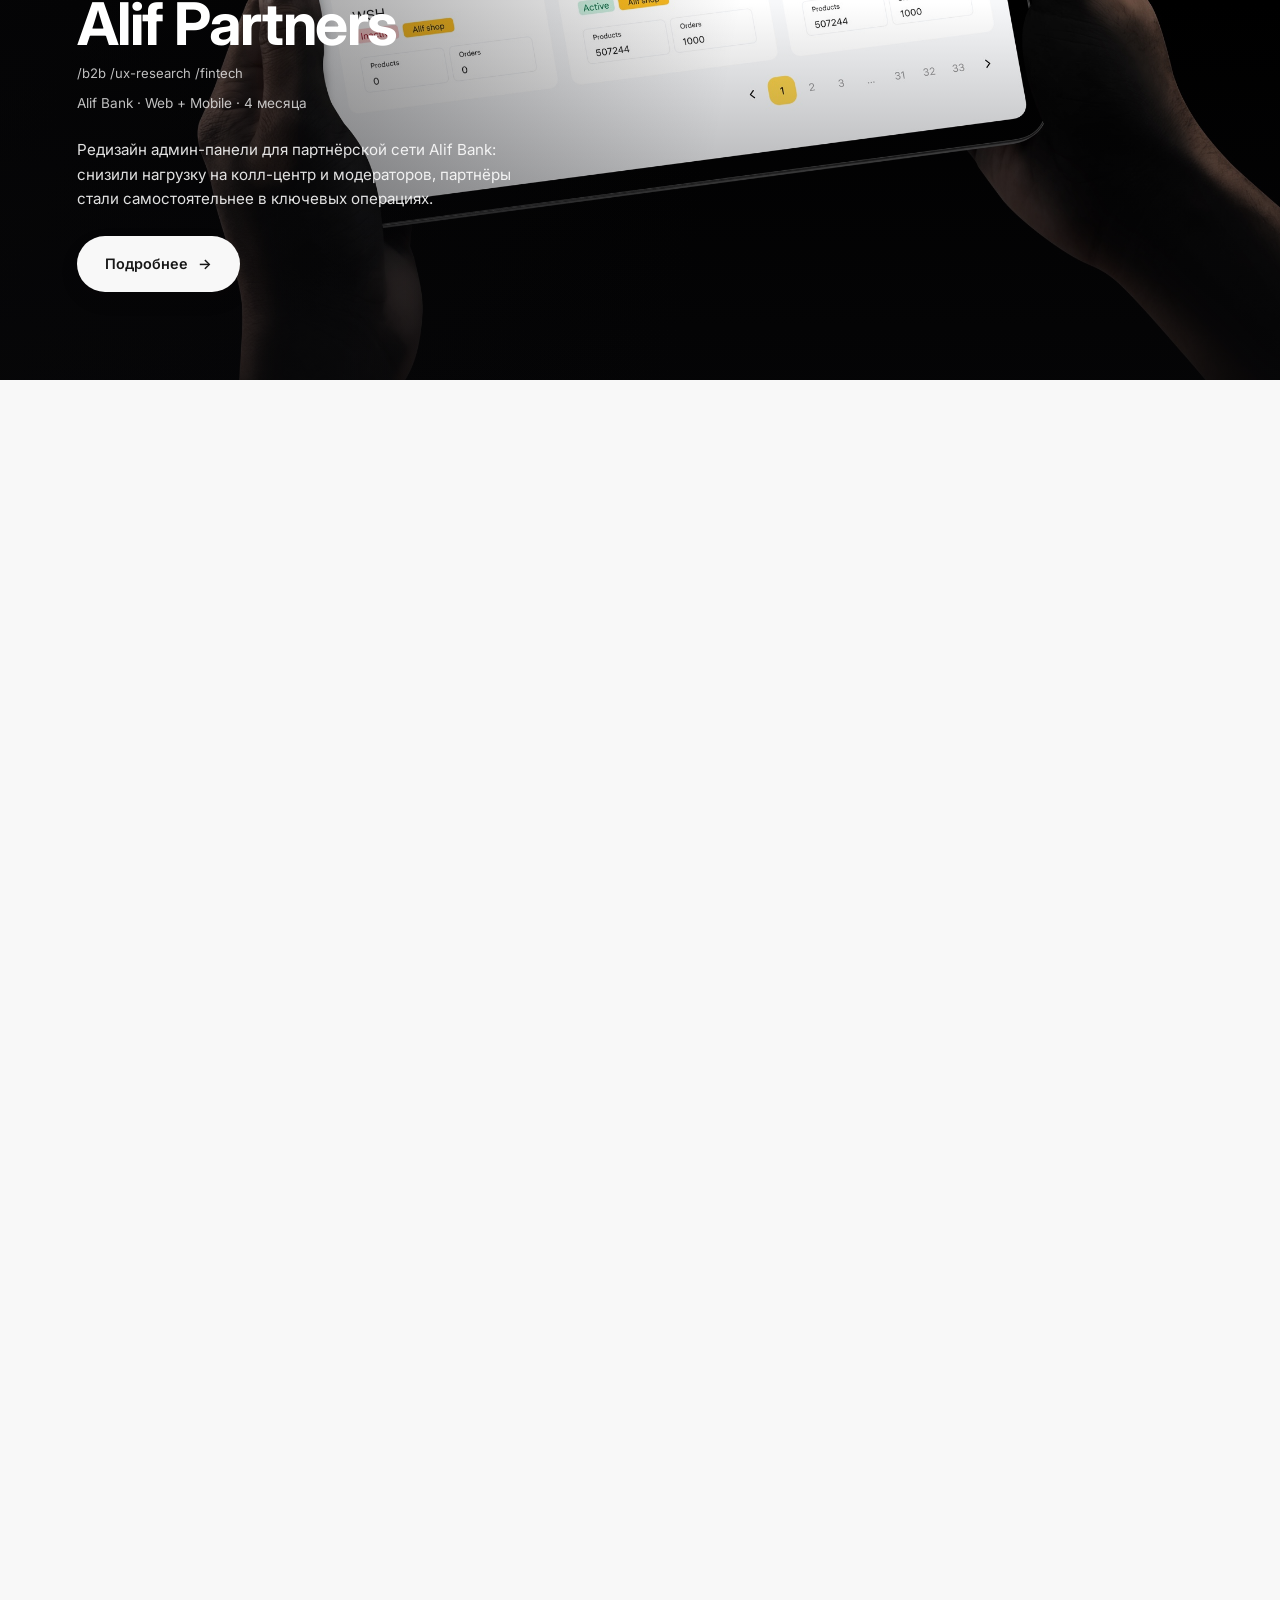
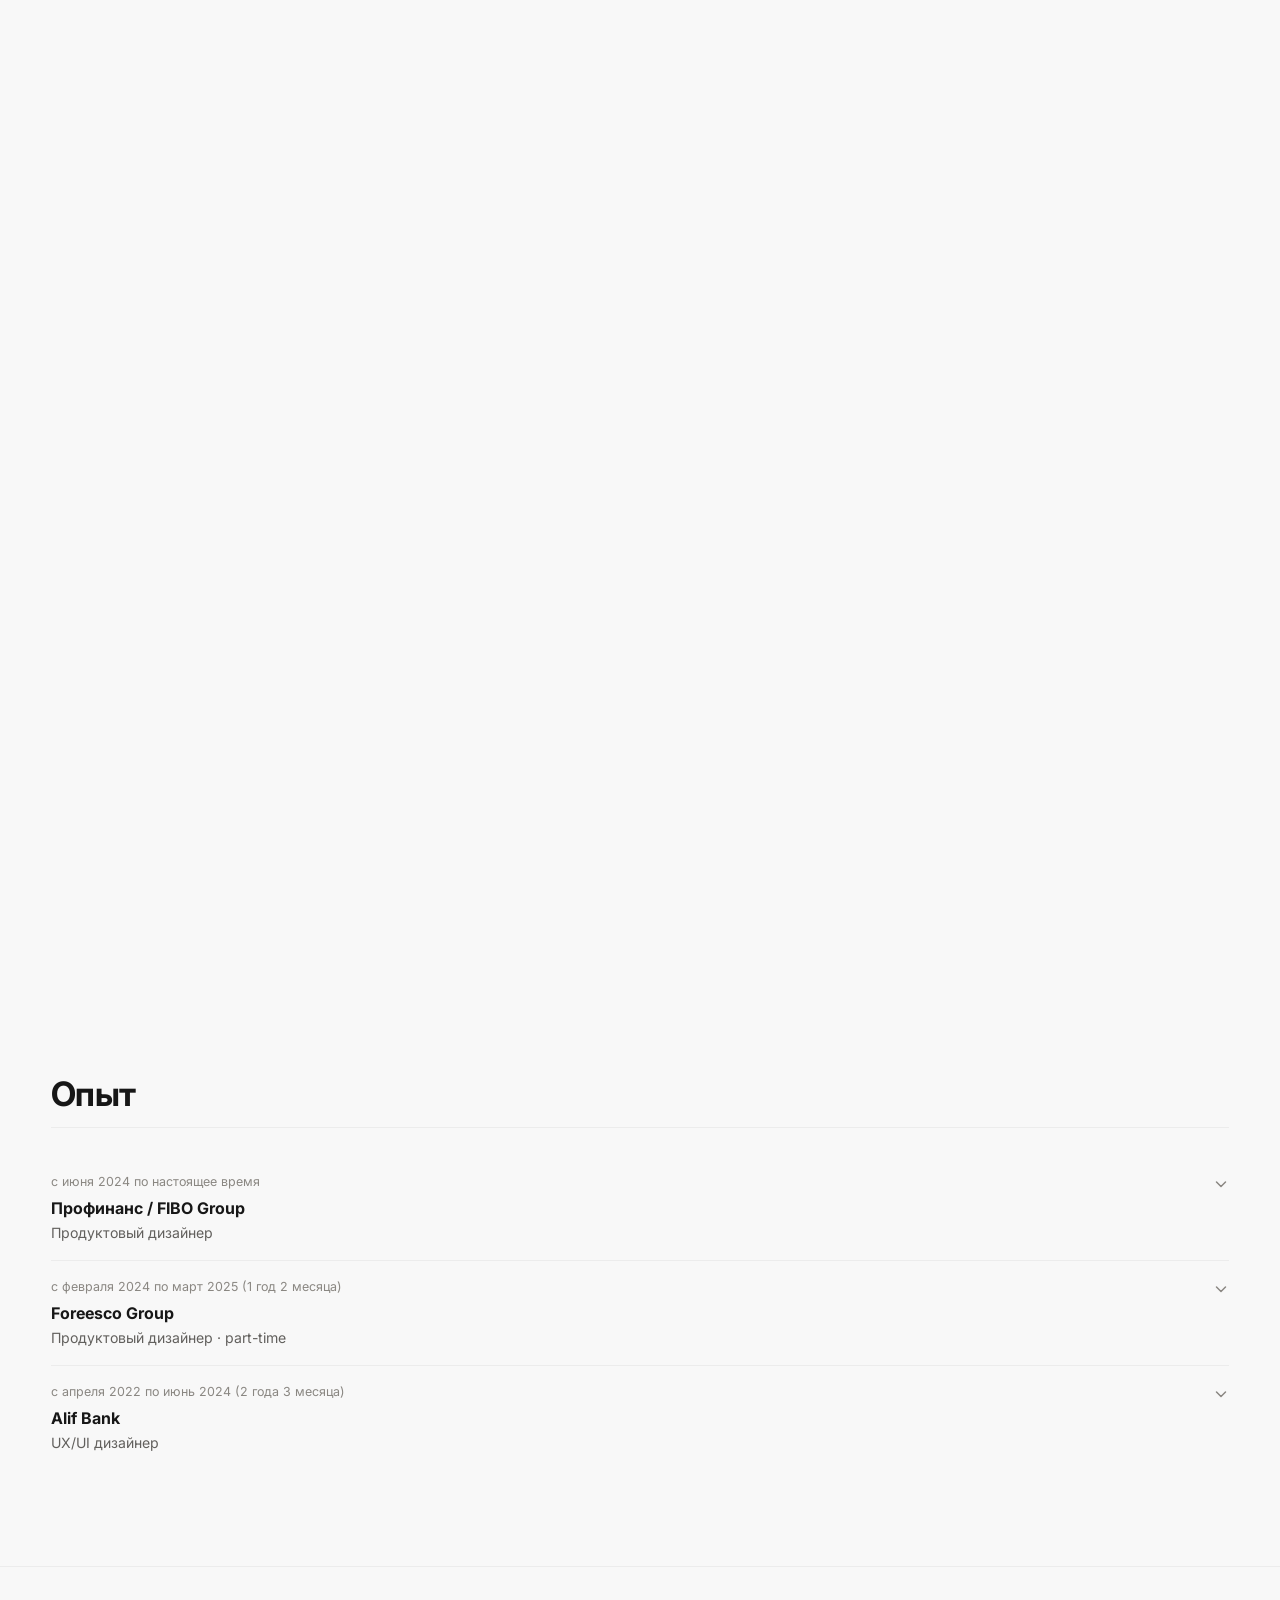
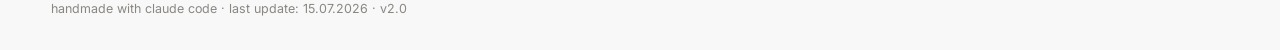
==== commit 332b3865: "Redesign EAJ Trader case, add typography system, and tag/copy updates Rebuild EAJ Trader's concept c" ====
--- a/index.html
+++ b/index.html
@@ -712,6 +712,7 @@
     font-family: var(--mono); font-size: 0.78rem; color: var(--text-dim-2);
   }
 </style>
+  <link rel="stylesheet" href="assets/typography.css">
 </head>
 <body>
 <!--
@@ -847,7 +848,7 @@
               <span class="project-showcase__index" aria-hidden="true">02</span>
               <div class="project-showcase__row">
                 <h3 class="project-showcase__title">EAJ Trader</h3>
-                <div class="project-showcase__tags">/0→1 /trading /fintech</div>
+                <div class="project-showcase__tags">/0→1 /trading B2C</div>
               </div>
               <div class="project-showcase__meta"><span data-lang="ru">Web · MVP за 2 месяца</span><span data-lang="en">Web · MVP in 2 months</span></div>
             </div>
@@ -870,7 +871,7 @@
               <span class="project-showcase__index" aria-hidden="true">03</span>
               <div class="project-showcase__row">
                 <h3 class="project-showcase__title">Namaste</h3>
-                <div class="project-showcase__tags">/mobile /0→1 /brand+ui</div>
+                <div class="project-showcase__tags">/mobile /0→1 B2C</div>
               </div>
               <div class="project-showcase__meta"><span data-lang="ru">iOS · MVP за 3 месяца</span><span data-lang="en">iOS · MVP in 3 months</span></div>
             </div>
@@ -893,7 +894,7 @@
               <span class="project-showcase__index" aria-hidden="true">04</span>
               <div class="project-showcase__row">
                 <h3 class="project-showcase__title">360 Tracker</h3>
-                <div class="project-showcase__tags">/mobile /0→1 /privacy-vs-control</div>
+                <div class="project-showcase__tags">/mobile /0→1 B2C</div>
               </div>
               <div class="project-showcase__meta"><span data-lang="ru">iOS · MVP за 6 месяцев</span><span data-lang="en">iOS · MVP in 6 months</span></div>
             </div>
@@ -1078,6 +1079,7 @@
   </footer>
 
   <script src="assets/i18n.js"></script>
+  <script src="assets/typography.js"></script>
   <script>
     (function () {
       var textEl = document.getElementById('heroNameText');
--- a/assets/typography.css
+++ b/assets/typography.css
@@ -0,0 +1,31 @@
+/* Shared typographic rules — orphan/widow control, wrapping, and hyphenation.
+   Loaded on every page; see assets/typography.js for the runtime nbsp pass.
+   This file only sets wrapping/breaking behavior — it must never set
+   font-size, color, spacing, or layout, so it can't fight a page's own
+   design tokens. */
+
+h1, h2, h3, h4, .section-title, .project-title {
+  text-wrap: balance;
+  hyphens: none;
+  word-break: normal;
+  break-after: avoid;
+}
+
+p, li, blockquote {
+  orphans: 2;
+  widows: 2;
+}
+
+p,
+li,
+blockquote,
+.project-description,
+.case-description,
+.card-description,
+.metric-text,
+.caption {
+  text-wrap: pretty;
+  hyphens: none;
+  word-break: normal;
+  overflow-wrap: break-word;
+}
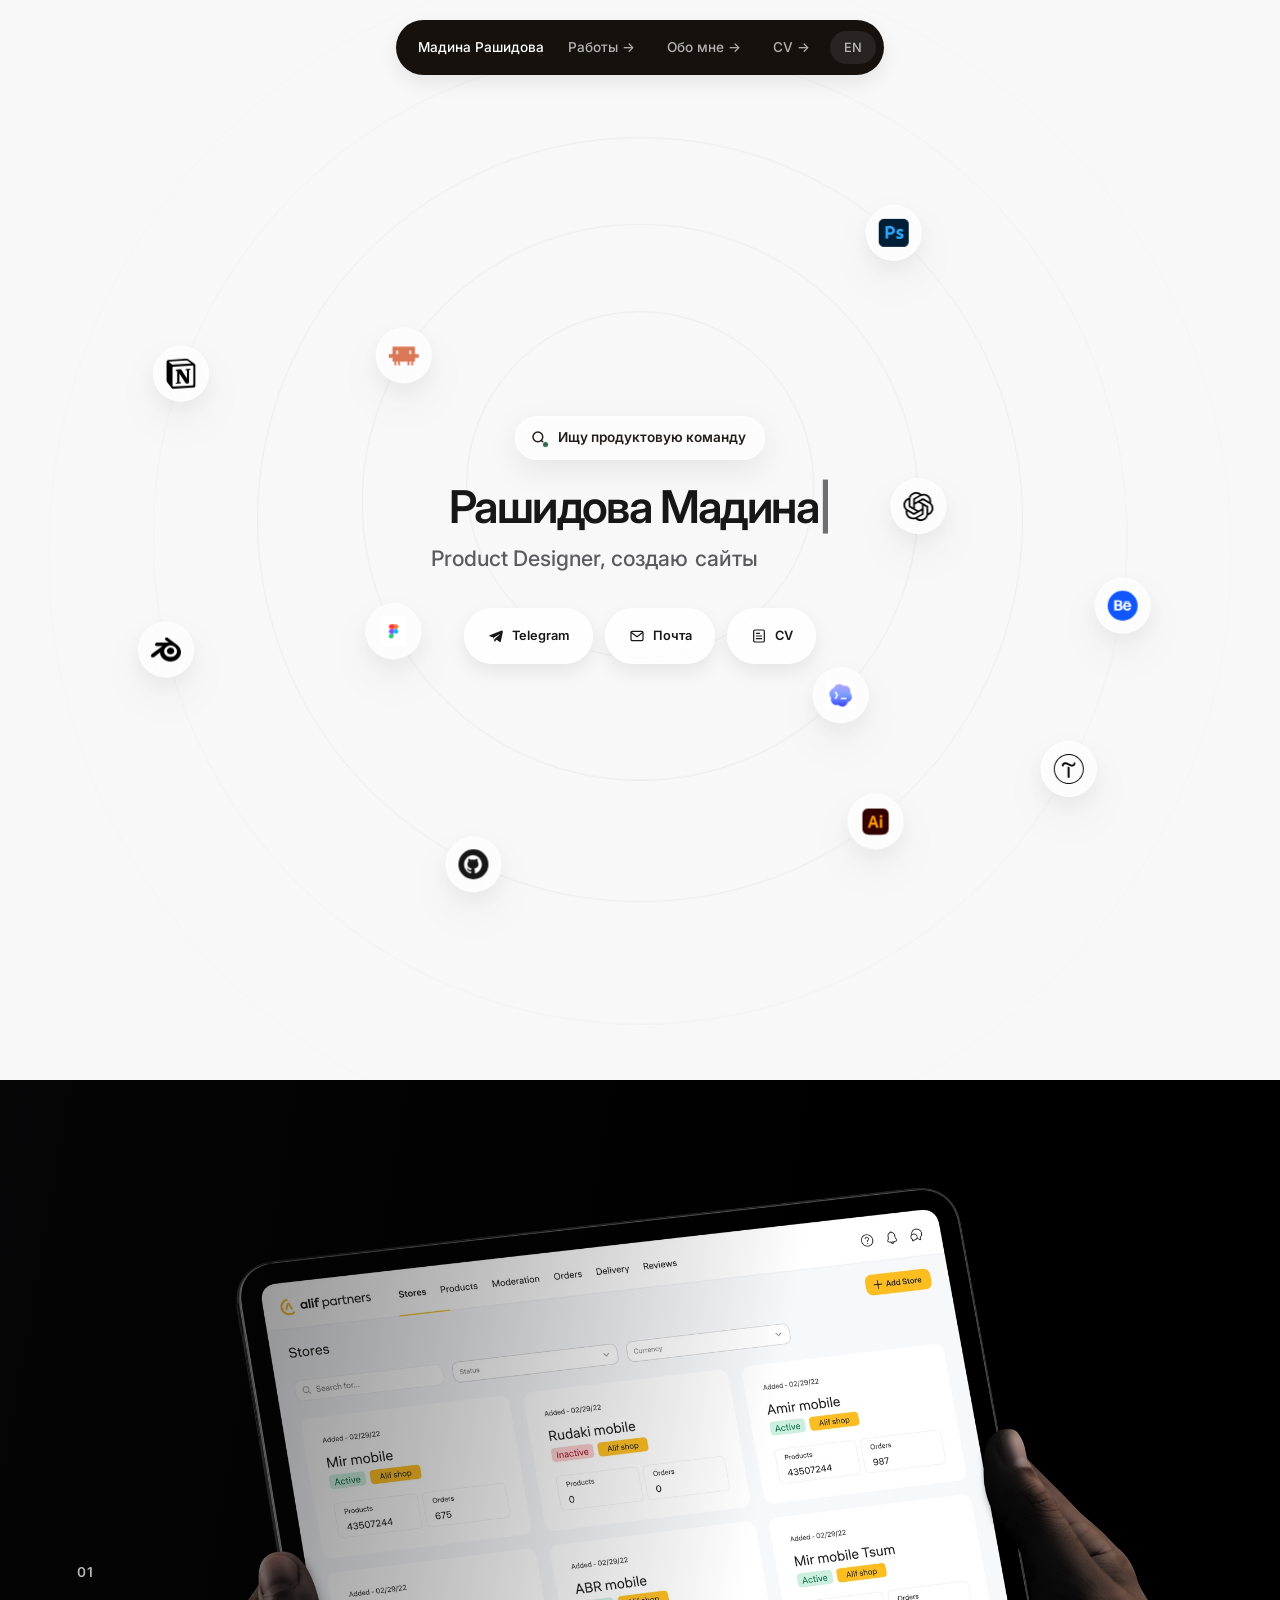
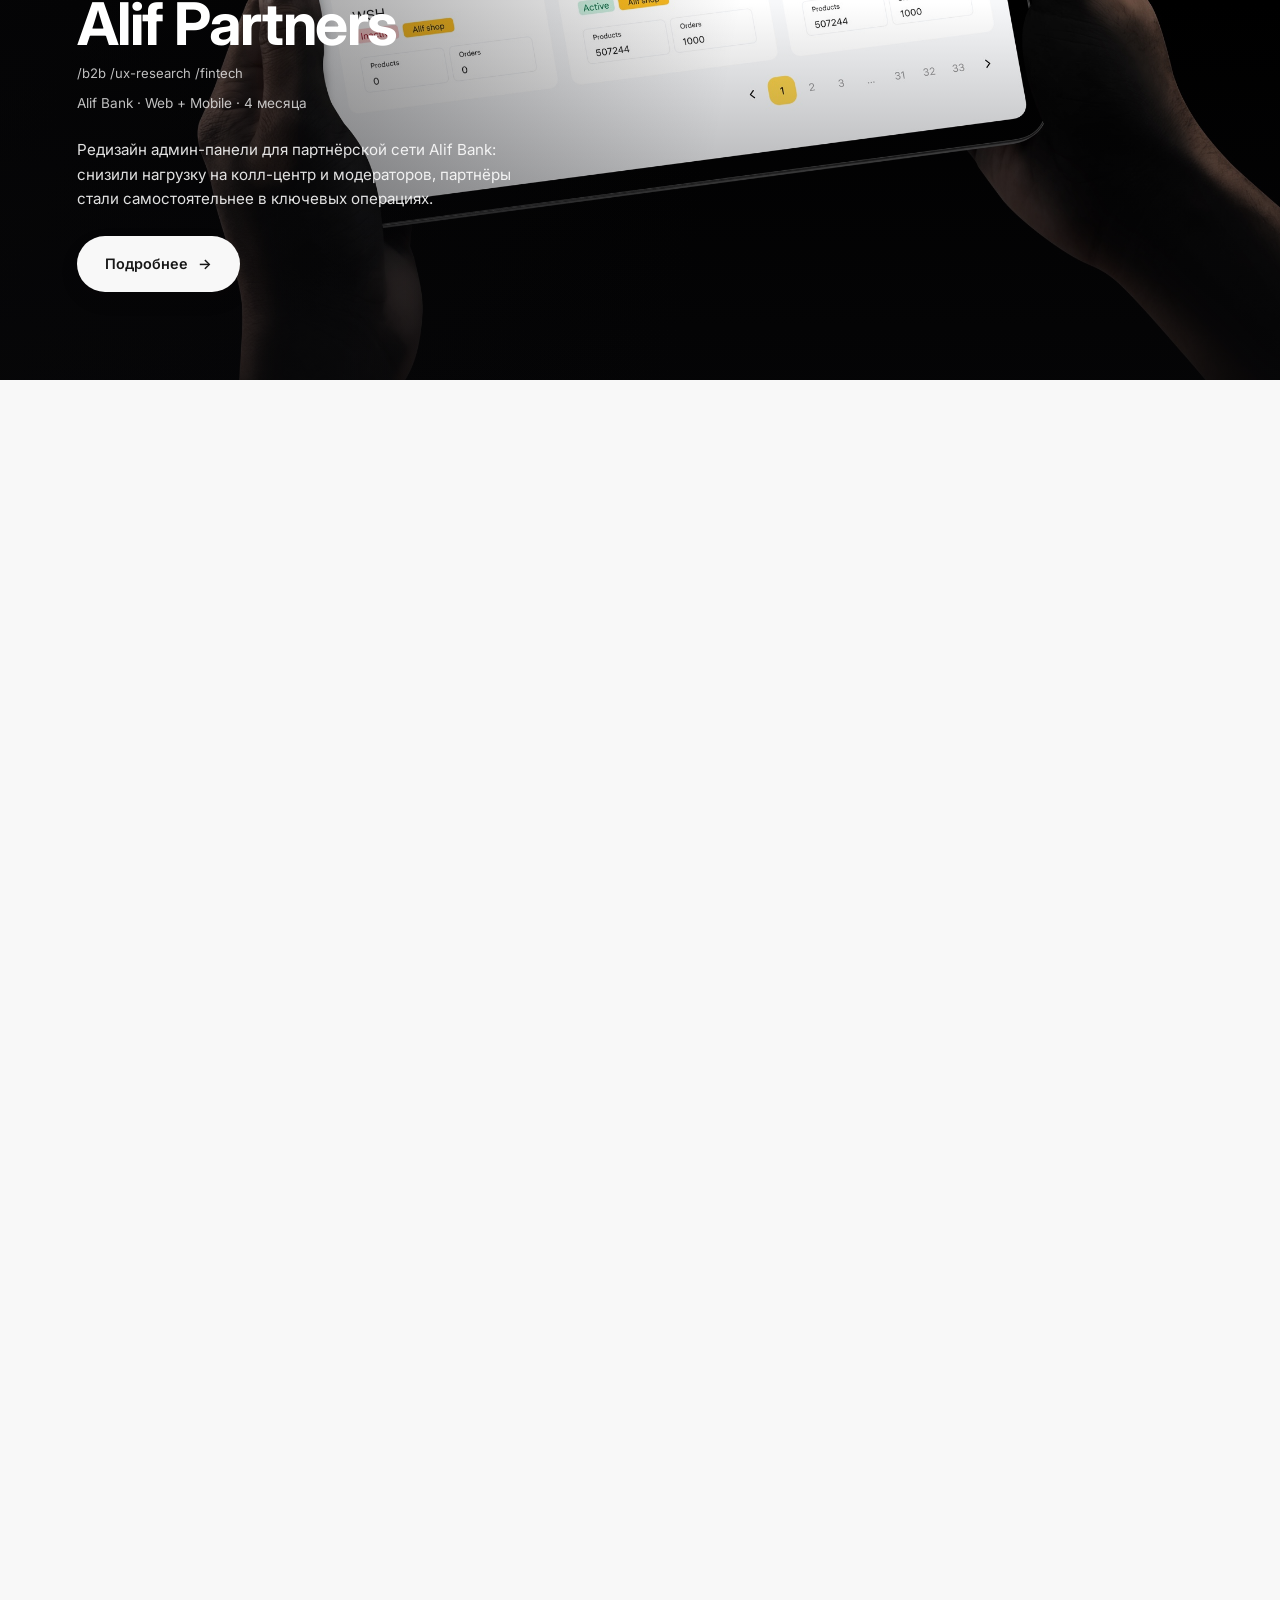
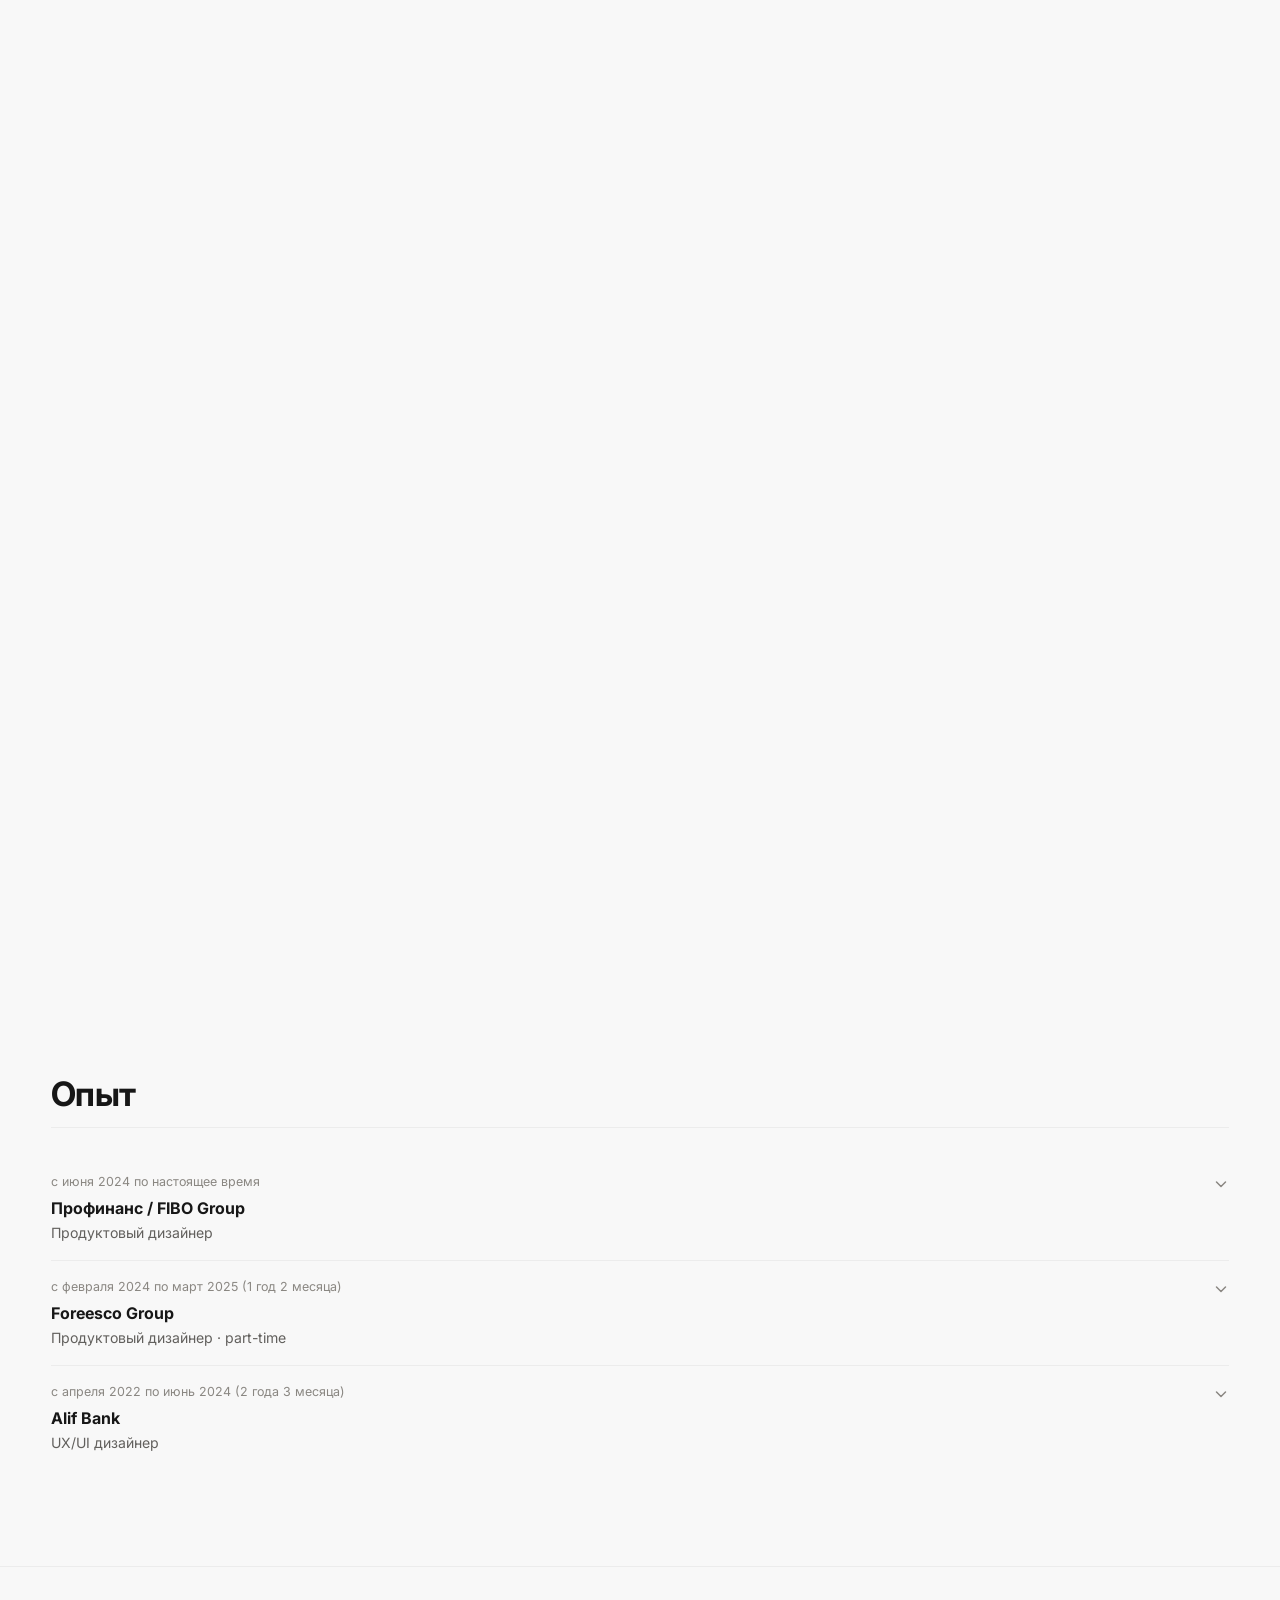
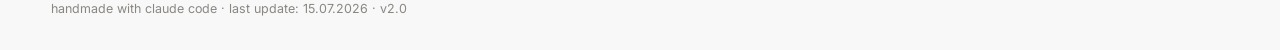
==== commit c0ab597e: "Refresh homepage hero: lighter name, animated role line Remove the static hero description, lighten " ====
--- a/index.html
+++ b/index.html
@@ -203,7 +203,7 @@
     position: relative; z-index: 2; display: flex; flex-direction: column;
     align-items: center; gap: 28px; text-align: center;
   }
-  .hero-info { display: flex; flex-direction: column; align-items: center; gap: 16px; max-width: 35cqw; }
+  .hero-info { display: flex; flex-direction: column; align-items: center; gap: 32px; max-width: 35cqw; }
   .hero-copy {
     position: relative; z-index: 2; display: flex; flex-direction: column; align-items: center; gap: 16px;
     opacity: 0; transform: translateY(14px); animation: softIn 0.55s cubic-bezier(0.22, 1, 0.36, 1) 0.9s forwards;
@@ -241,23 +241,40 @@
     90% { transform: translateX(-1px) rotate(2deg); }
   }
   h1.hero-name {
-    font-family: var(--sans); font-weight: 800; font-size: clamp(1.7rem, 3.6cqw, 4rem);
-    letter-spacing: -0.01em; line-height: 1.05; color: var(--hero-text);
+    font-family: var(--sans); font-weight: 600; font-size: clamp(1.7rem, 3.6cqw, 4rem);
+    letter-spacing: -0.035em; line-height: 0.95; color: var(--hero-text);
   }
   .type-cursor { display: inline-block; color: var(--hero-text-dim-2); animation: cursorBlink 900ms step-end infinite; }
   @keyframes cursorBlink { 0%, 100% { opacity: 1; } 50% { opacity: 0; } }
 
   /* role text, revealed left-to-right on load */
-  .role-script {
+  .hero-role {
     font-family: var(--sans); font-weight: 500; font-size: clamp(1rem, 1.7cqw, 1.6rem);
     color: var(--hero-text-dim); line-height: 1.3;
-    display: inline-block; clip-path: inset(-0.3em 100% -0.4em 0);
+    display: flex; flex-wrap: wrap; align-items: center; justify-content: center; gap: 0.35em;
+    clip-path: inset(-0.3em 100% -0.4em 0);
     animation: penWrite 1.2s ease-out 1.05s forwards;
   }
   @keyframes penWrite { to { clip-path: inset(-0.3em 0 -0.4em 0); } }
-  .role-script.is-static { clip-path: inset(-0.3em 0 -0.4em 0); animation: none; }
-
-  .hero-desc { font-size: clamp(0.85rem, 1cqw, 1.05rem); color: var(--hero-text-dim); max-width: 46ch; line-height: 1.6; }
+  .hero-role.is-static { clip-path: inset(-0.3em 0 -0.4em 0); animation: none; }
+  .hero-role__static { white-space: nowrap; }
+  .hero-role__viewport {
+    position: relative; display: flex; align-items: center;
+    height: 1.3em; overflow: hidden;
+    min-width: 11ch; width: var(--hero-role-word-width, 11ch);
+  }
+  .hero-role__word {
+    position: absolute; left: 0; top: 0;
+    display: inline-block; white-space: nowrap;
+    transition: transform 0.4s cubic-bezier(0.22, 1, 0.36, 1), opacity 0.4s cubic-bezier(0.22, 1, 0.36, 1);
+    transform: translateY(0); opacity: 1;
+  }
+  .hero-role__word.is-out { transform: translateY(-100%); opacity: 0; }
+  .hero-role__word.is-in-start { transition: none; transform: translateY(100%); opacity: 0; }
+  .hero-role .sr-only {
+    position: absolute; width: 1px; height: 1px; padding: 0; margin: -1px;
+    overflow: hidden; clip: rect(0,0,0,0); white-space: nowrap; border: 0;
+  }
 
   .hero-contacts {
     position: relative; z-index: 2;
@@ -288,15 +305,15 @@
   @media (max-width: 900px) {
     .hero-info { max-width: min(560px, 88vw); }
     h1.hero-name { font-size: clamp(2rem, 8vw, 3rem); }
-    .role-script { font-size: clamp(1.2rem, 5vw, 1.6rem); }
-    .hero-desc { font-size: 1rem; }
+    .hero-role { font-size: clamp(1.2rem, 5vw, 1.6rem); }
     .contact-btn { font-size: 0.85rem; padding: 12px 20px; }
   }
 
   @media (prefers-reduced-motion: reduce) {
     .site-nav { animation: none; opacity: 1; }
     .type-cursor { animation: none; }
-    .role-script { clip-path: inset(-0.3em 0 -0.4em 0); animation: none; }
+    .hero-role { clip-path: inset(-0.3em 0 -0.4em 0); animation: none; }
+    .hero-role__word { transition: none; transform: none; opacity: 1; }
     .hero-copy, .hero-contacts { animation: none; opacity: 1; transform: none; }
     .orbit-ring-line { animation: none; opacity: 1; }
     .logo-card { animation: none; opacity: 1; transform: none; }
@@ -790,8 +807,14 @@
                 </span>
                 <h1 class="hero-name"><span id="heroNameText" data-ru="Рашидова Мадина" data-en="Madina Rashidova">Рашидова Мадина</span><span class="type-cursor" id="typeCursor">|</span></h1>
               </div>
-              <span class="role-script" id="roleScript">Product Designer</span>
-              <p class="hero-desc"><span data-lang="ru">Я превращаю запутанные банковские и финтех-системы в интерфейсы, которыми пользуются без инструкций.</span><span data-lang="en">I turn tangled banking and fintech systems into interfaces people use without a manual.</span></p>
+              <div class="hero-role" id="heroRole">
+                <span class="hero-role__static" id="heroRoleStatic" aria-hidden="true" data-ru="Product Designer, создаю" data-en="Product Designer, building">Product Designer, создаю</span>
+                <span class="hero-role__viewport" id="heroRoleViewport" aria-hidden="true">
+                  <span class="hero-role__word" id="heroRoleWord">приложения</span>
+                </span>
+                <span class="sr-only" data-lang="ru">Product Designer, создаю приложения, сайты, прототипы, сервисы и блок-схемы</span>
+                <span class="sr-only" data-lang="en">Product Designer, building apps, websites, prototypes, services, and diagrams</span>
+              </div>
             </div>
             <div class="hero-contacts">
               <a class="contact-btn" href="https://t.me/Madina_Rashidova" target="_blank" rel="noopener">
@@ -1102,10 +1125,81 @@
       typeNext();
     })();
 
-    if (window.matchMedia('(prefers-reduced-motion: reduce)').matches) {
-      var scriptEl = document.getElementById('roleScript');
-      if (scriptEl) scriptEl.classList.add('is-static');
-    }
+    // Hero role line: static "Product Designer, создаю" + one word that
+    // rotates in place. The rotating word's viewport is sized in JS to the
+    // widest word so the row's total width, and therefore the centered
+    // name/buttons above and below it, never shifts as words change.
+    (function () {
+      var roleEl = document.getElementById('heroRole');
+      var staticEl = document.getElementById('heroRoleStatic');
+      var viewportEl = document.getElementById('heroRoleViewport');
+      var wordEl = document.getElementById('heroRoleWord');
+      if (!roleEl || !staticEl || !viewportEl || !wordEl) return;
+
+      var WORDS = {
+        ru: ['приложения', 'сайты', 'прототипы', 'сервисы', 'блок-схемы'],
+        en: ['apps', 'websites', 'prototypes', 'services', 'diagrams']
+      };
+      var reduceMotion = window.matchMedia('(prefers-reduced-motion: reduce)').matches;
+      var lang = (localStorage.getItem('site-lang') || 'ru') === 'en' ? 'en' : 'ru';
+      var idx = 0;
+      var timer = null;
+
+      function sizeViewport() {
+        var words = WORDS[lang];
+        var measurer = wordEl.cloneNode(false);
+        measurer.style.position = 'absolute';
+        measurer.style.visibility = 'hidden';
+        measurer.style.left = '-9999px';
+        measurer.classList.remove('is-out', 'is-in-start');
+        viewportEl.appendChild(measurer);
+        var max = 0;
+        for (var i = 0; i < words.length; i++) {
+          measurer.textContent = words[i];
+          max = Math.max(max, measurer.getBoundingClientRect().width);
+        }
+        viewportEl.removeChild(measurer);
+        if (max > 0) roleEl.style.setProperty('--hero-role-word-width', Math.ceil(max) + 'px');
+      }
+
+      function applyLang() {
+        staticEl.textContent = lang === 'en' ? staticEl.dataset.en : staticEl.dataset.ru;
+        idx = 0;
+        wordEl.textContent = WORDS[lang][0];
+        sizeViewport();
+      }
+
+      function cycle() {
+        wordEl.classList.add('is-out');
+        setTimeout(function () {
+          idx = (idx + 1) % WORDS[lang].length;
+          wordEl.textContent = WORDS[lang][idx];
+          wordEl.classList.remove('is-out');
+          wordEl.classList.add('is-in-start');
+          void wordEl.offsetHeight;
+          wordEl.classList.remove('is-in-start');
+        }, 400);
+      }
+
+      applyLang();
+
+      if (reduceMotion) {
+        roleEl.classList.add('is-static');
+      } else {
+        timer = setInterval(cycle, 2400);
+      }
+
+      var resizeTimer = null;
+      window.addEventListener('resize', function () {
+        clearTimeout(resizeTimer);
+        resizeTimer = setTimeout(sizeViewport, 150);
+      });
+
+      document.addEventListener('langchange', function (e) {
+        lang = e.detail.lang === 'en' ? 'en' : 'ru';
+        applyLang();
+      });
+    })();
 
     // Orbit stage — positions and animates every logo in the SVG's own 1920×1080
     // coordinate system, expressed as cqw of .hero-surround (container-type: inline-size),
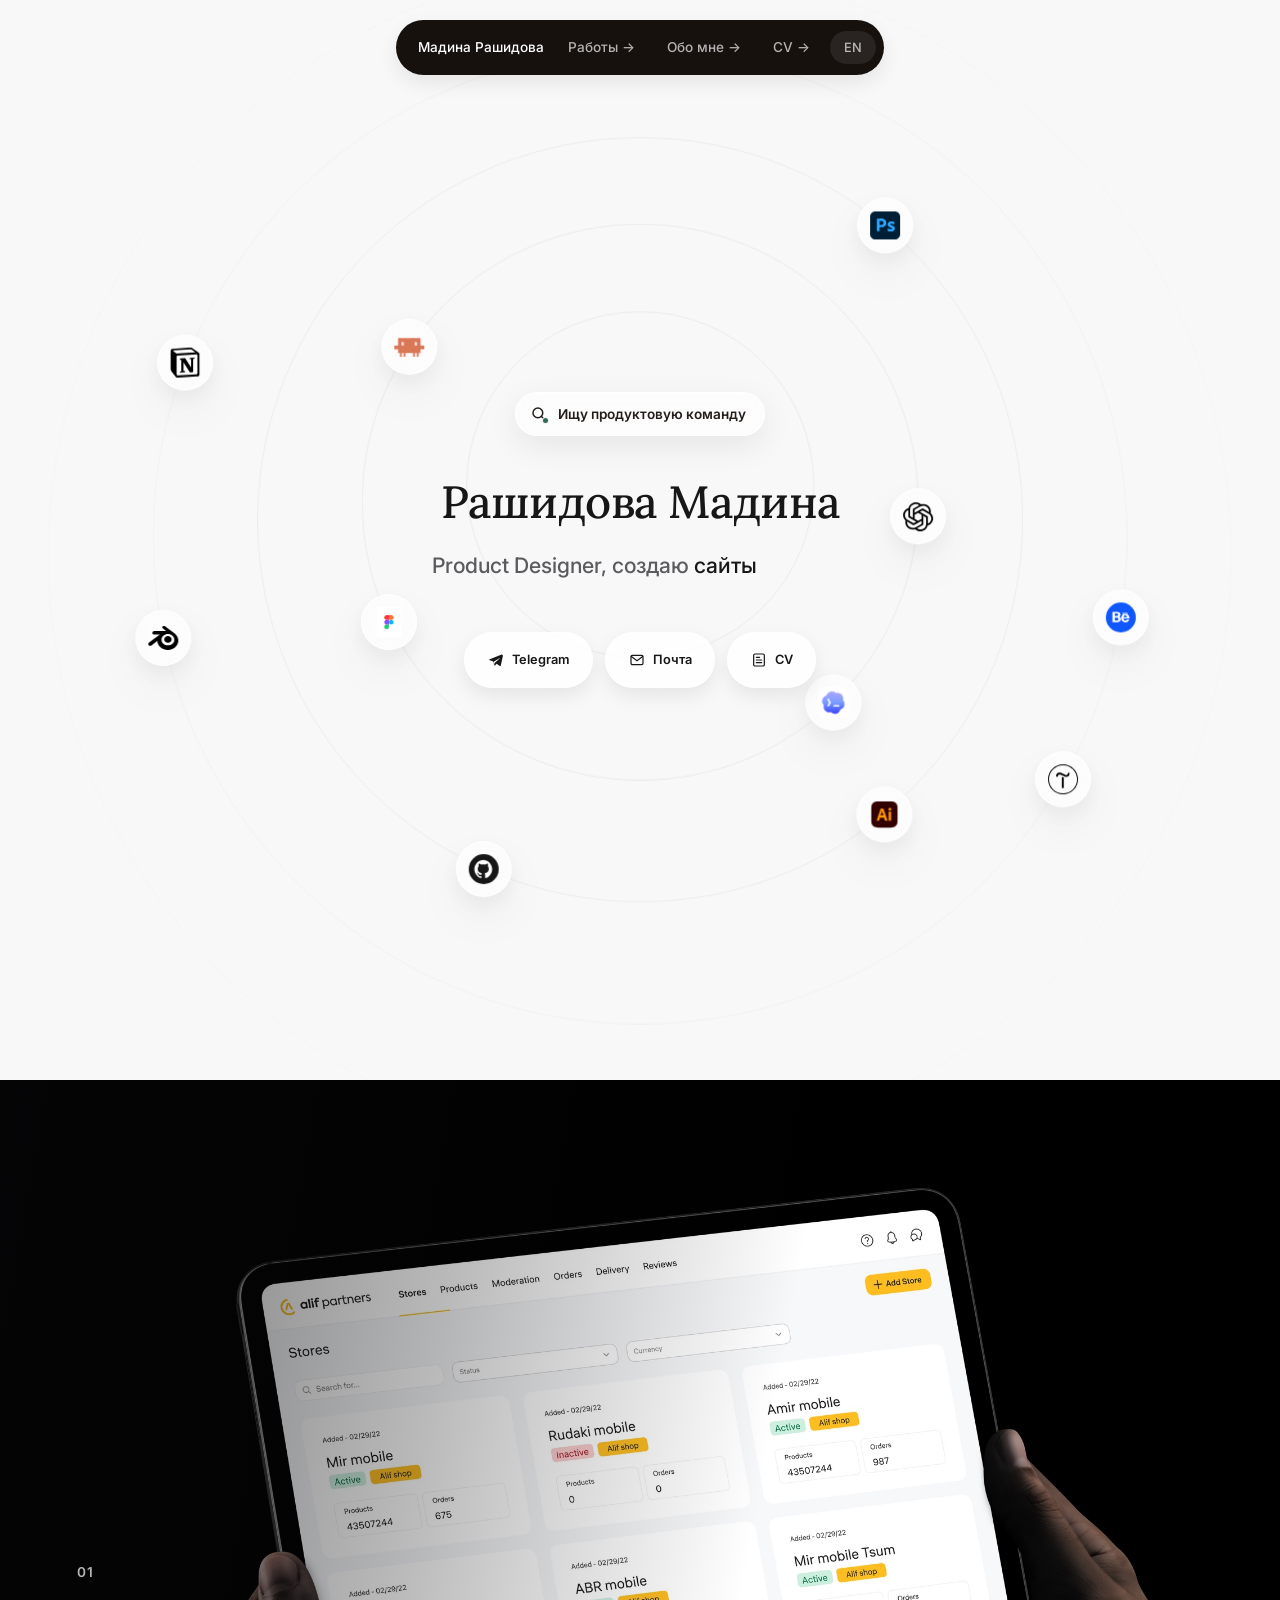
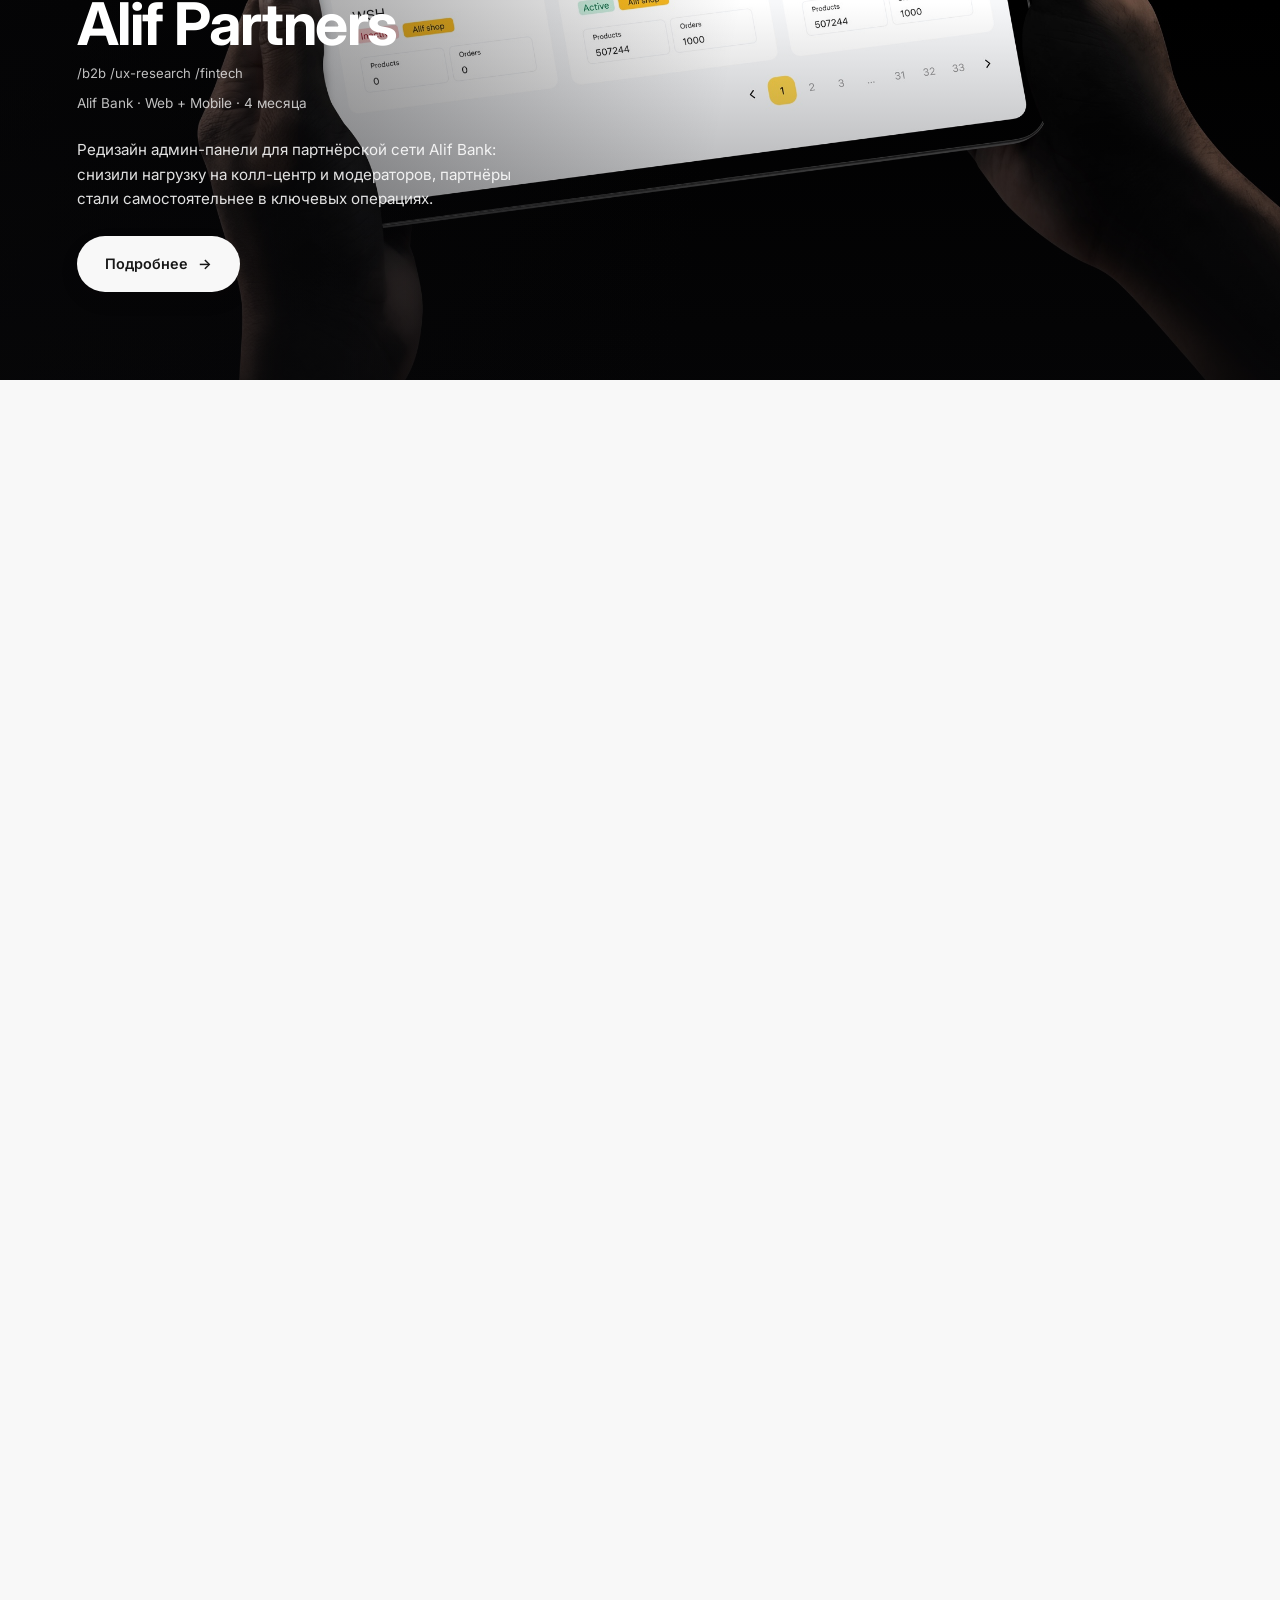
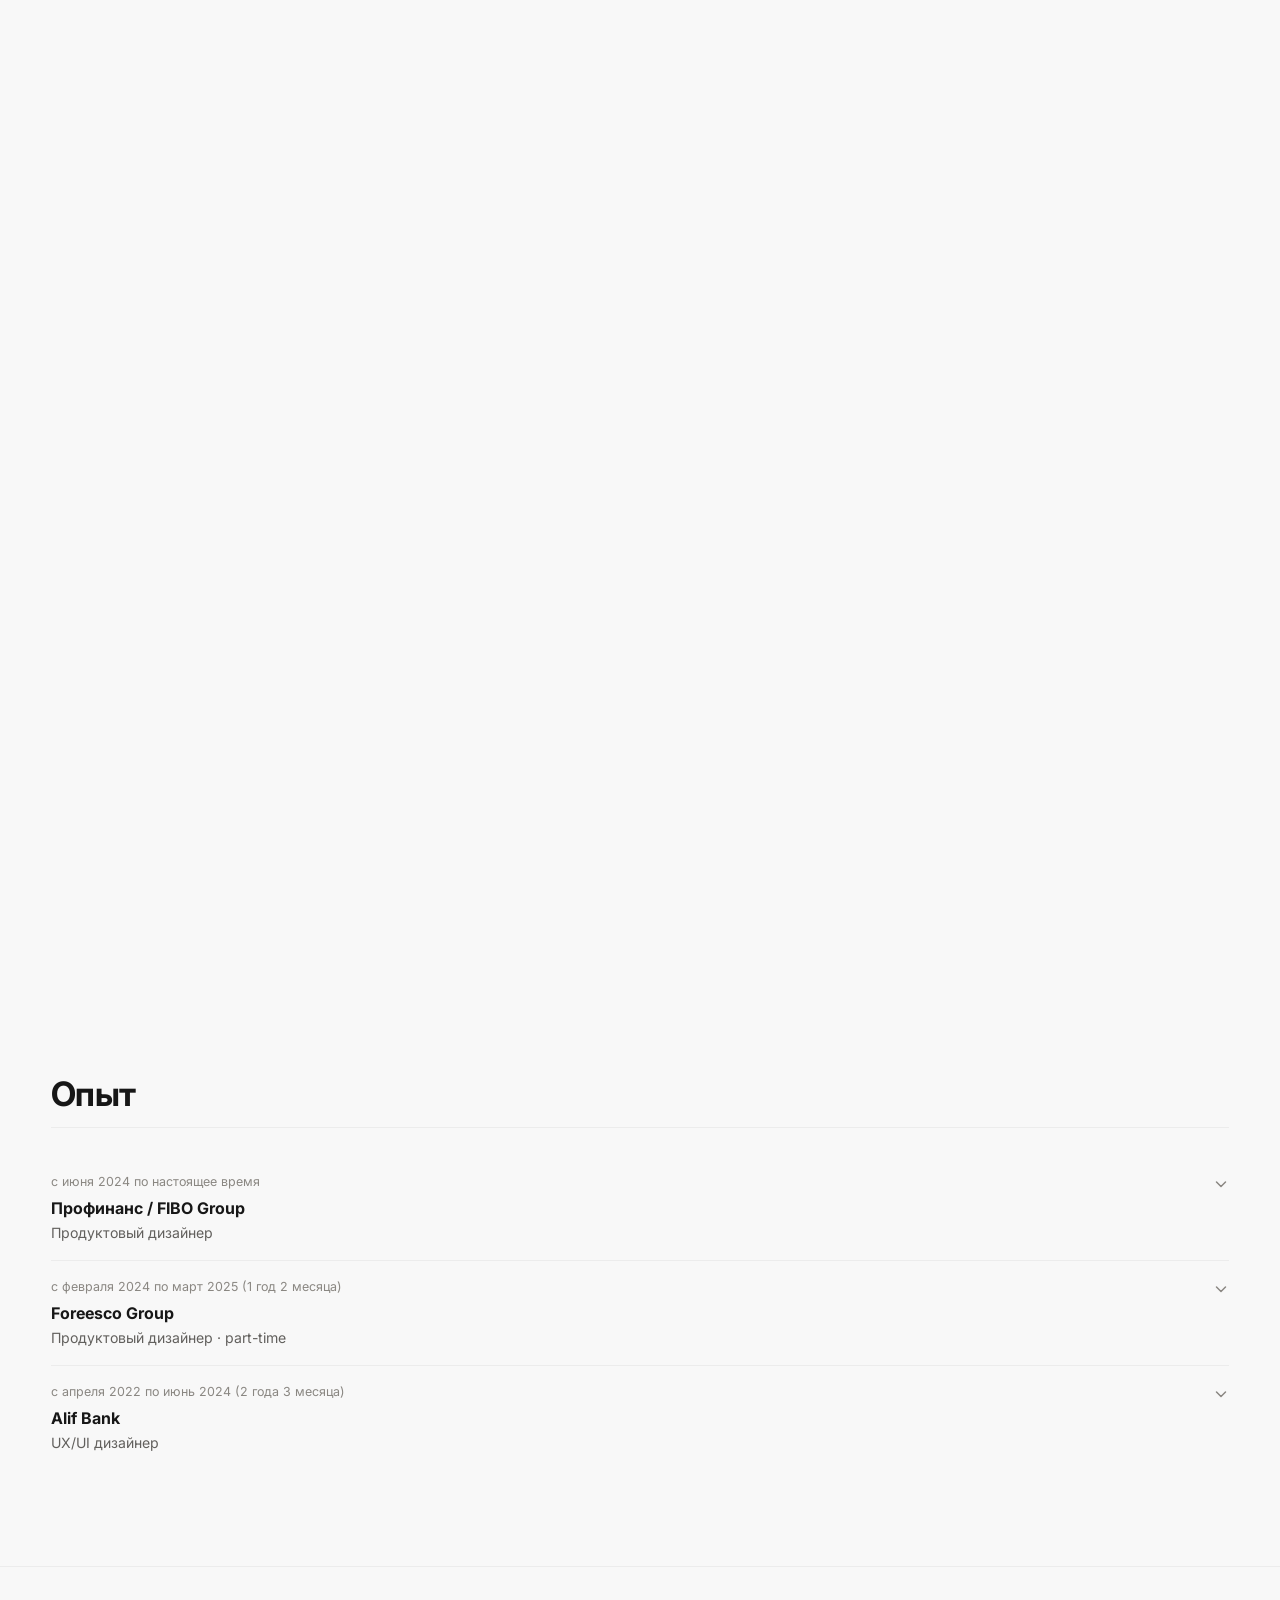
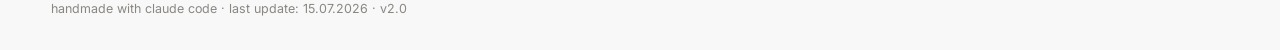
==== commit a315018d: "Unify case-page impact sections, replace hero highlight with calm word-fade Rebuilds the "Как измери" ====
--- a/index.html
+++ b/index.html
@@ -9,7 +9,7 @@
 <meta name="description" data-ru="Мадина Рашидова, продуктовый дизайнер с опытом в fintech, banking и мобильных продуктах. Портфолио с разбором процесса: Alif Partners, EAJ Trader, 360 Tracker, Namaste." data-en="Madina Rashidova, a product designer with experience in fintech, banking, and mobile products. A portfolio walking through the process behind Alif Partners, EAJ Trader, 360 Tracker, and Namaste." content="Мадина Рашидова, продуктовый дизайнер с опытом в fintech, banking и мобильных продуктах. Портфолио с разбором процесса: Alif Partners, EAJ Trader, 360 Tracker, Namaste.">
 <link rel="preconnect" href="https://fonts.googleapis.com">
 <link rel="preconnect" href="https://fonts.gstatic.com" crossorigin>
-<link href="https://fonts.googleapis.com/css2?family=Inter:ital,wght@0,400;0,500;0,600;0,700;0,800;0,900;1,500;1,600&display=swap" rel="stylesheet">
+<link href="https://fonts.googleapis.com/css2?family=Inter:ital,wght@0,400;0,500;0,600;0,700;0,800;0,900;1,500;1,600&family=Lora:ital,wght@0,500;0,600&display=swap" rel="stylesheet">
 <style>
   :root {
     --bg: #f8f8f8;
@@ -203,18 +203,20 @@
     position: relative; z-index: 2; display: flex; flex-direction: column;
     align-items: center; gap: 28px; text-align: center;
   }
-  .hero-info { display: flex; flex-direction: column; align-items: center; gap: 32px; max-width: 35cqw; }
-  .hero-copy {
-    position: relative; z-index: 2; display: flex; flex-direction: column; align-items: center; gap: 16px;
-    opacity: 0; transform: translateY(14px); animation: softIn 0.55s cubic-bezier(0.22, 1, 0.36, 1) 0.9s forwards;
+  /* Single centered column for the whole hero text block — status, name,
+     role and contacts all live here so the composition centers relative to
+     the viewport (via this box's own margin-inline: auto), never relative
+     to the orbit's cqw scale or to any one child's measured width. The
+     job-search status sits above the name, visible by default — see
+     DESIGN.md § Job search status. It's a status indicator, not a control
+     (the three contact pills below already own the "get in touch" action),
+     so it carries no tabindex/interaction of its own. */
+  .hero-content {
+    position: relative; z-index: 2;
+    width: min(100% - 32px, 1100px); margin-inline: auto;
+    display: flex; flex-direction: column; align-items: center; text-align: center;
   }
   @keyframes softIn { to { opacity: 1; transform: translateY(0); } }
-
-  /* name-stack: the job-search status sits above the name, visible by
-     default — see DESIGN.md § Job search status. It's a status indicator,
-     not a control (the three contact pills right below already own the
-     "get in touch" action), so it carries no tabindex/interaction of its own. */
-  .name-stack { position: relative; display: flex; flex-direction: column; align-items: center; gap: 26px; }
   .job-search-status {
     display: inline-flex; align-items: center; gap: 10px; justify-content: center;
     min-height: 44px; padding: 10px 18px 10px 14px; border-radius: 999px;
@@ -241,36 +243,41 @@
     90% { transform: translateX(-1px) rotate(2deg); }
   }
   h1.hero-name {
-    font-family: var(--sans); font-weight: 600; font-size: clamp(1.7rem, 3.6cqw, 4rem);
-    letter-spacing: -0.035em; line-height: 0.95; color: var(--hero-text);
-  }
-  .type-cursor { display: inline-block; color: var(--hero-text-dim-2); animation: cursorBlink 900ms step-end infinite; }
-  @keyframes cursorBlink { 0%, 100% { opacity: 1; } 50% { opacity: 0; } }
-
-  /* role text, revealed left-to-right on load */
+    font-family: 'Lora', var(--sans); font-weight: 500; font-size: clamp(1.7rem, 3.6cqw, 4rem);
+    letter-spacing: -0.01em; line-height: 0.96; color: var(--hero-text);
+    text-wrap: balance; margin-top: 44px;
+    opacity: 0; filter: blur(6px); transform: translateY(12px);
+    animation: heroNameReveal 700ms cubic-bezier(0.22, 1, 0.36, 1) 0.85s forwards;
+  }
+  @keyframes heroNameReveal {
+    to { opacity: 1; filter: blur(0); transform: translateY(0); }
+  }
+
+  /* Role line: one sentence, centered as a whole under the name — not its
+     parts centered separately. Sized to its own content (inline-flex, no
+     width: 100% stretch) and centered by the parent column's own
+     align-items: center (margin-inline: auto is inert on an inline-level
+     box but kept here too, harmless). Baseline-aligned so the static text
+     and the word sit on the same text line, one normal-looking space apart. */
   .hero-role {
     font-family: var(--sans); font-weight: 500; font-size: clamp(1rem, 1.7cqw, 1.6rem);
     color: var(--hero-text-dim); line-height: 1.3;
-    display: flex; flex-wrap: wrap; align-items: center; justify-content: center; gap: 0.35em;
-    clip-path: inset(-0.3em 100% -0.4em 0);
-    animation: penWrite 1.2s ease-out 1.05s forwards;
-  }
-  @keyframes penWrite { to { clip-path: inset(-0.3em 0 -0.4em 0); } }
-  .hero-role.is-static { clip-path: inset(-0.3em 0 -0.4em 0); animation: none; }
+    display: inline-flex; flex-wrap: wrap; align-items: baseline; justify-content: center;
+    text-align: center; gap: 0.25em; max-width: 100%; margin-inline: auto; margin-top: 28px;
+    opacity: 0; transform: translateY(8px);
+    animation: softIn 0.4s cubic-bezier(0.22, 1, 0.36, 1) 1.6s forwards;
+  }
   .hero-role__static { white-space: nowrap; }
-  .hero-role__viewport {
-    position: relative; display: flex; align-items: center;
-    height: 1.3em; overflow: hidden;
+  /* Fixed to the widest word's width so the row never resizes as words
+     change. The word is left-aligned inside this box (not centered) so it
+     always sits flush against "building" — any reserved slack trails
+     after the word, invisible, never as a gap before it. */
+  .hero-role__word {
+    display: inline-block; white-space: nowrap; text-align: left; color: var(--hero-text);
     min-width: 11ch; width: var(--hero-role-word-width, 11ch);
-  }
-  .hero-role__word {
-    position: absolute; left: 0; top: 0;
-    display: inline-block; white-space: nowrap;
-    transition: transform 0.4s cubic-bezier(0.22, 1, 0.36, 1), opacity 0.4s cubic-bezier(0.22, 1, 0.36, 1);
-    transform: translateY(0); opacity: 1;
-  }
-  .hero-role__word.is-out { transform: translateY(-100%); opacity: 0; }
-  .hero-role__word.is-in-start { transition: none; transform: translateY(100%); opacity: 0; }
+    opacity: 1; transition: opacity 200ms ease;
+  }
+  .hero-role__word.is-fading { opacity: 0; }
   .hero-role .sr-only {
     position: absolute; width: 1px; height: 1px; padding: 0; margin: -1px;
     overflow: hidden; clip: rect(0,0,0,0); white-space: nowrap; border: 0;
@@ -278,8 +285,8 @@
 
   .hero-contacts {
     position: relative; z-index: 2;
-    display: flex; gap: 12px; margin-top: 4px; flex-wrap: wrap; justify-content: center;
-    opacity: 0; transform: translateY(10px); animation: softIn 0.5s cubic-bezier(0.22, 1, 0.36, 1) 1.3s forwards;
+    display: flex; gap: 12px; margin-top: 52px; flex-wrap: wrap; justify-content: center;
+    opacity: 0; transform: translateY(10px); animation: softIn 0.5s cubic-bezier(0.22, 1, 0.36, 1) 1.85s forwards;
   }
   .contact-btn {
     position: relative;
@@ -303,7 +310,6 @@
   .contact-btn:active { transform: translateY(0); box-shadow: var(--hero-glass-shadow); }
 
   @media (max-width: 900px) {
-    .hero-info { max-width: min(560px, 88vw); }
     h1.hero-name { font-size: clamp(2rem, 8vw, 3rem); }
     .hero-role { font-size: clamp(1.2rem, 5vw, 1.6rem); }
     .contact-btn { font-size: 0.85rem; padding: 12px 20px; }
@@ -311,10 +317,10 @@
 
   @media (prefers-reduced-motion: reduce) {
     .site-nav { animation: none; opacity: 1; }
-    .type-cursor { animation: none; }
-    .hero-role { clip-path: inset(-0.3em 0 -0.4em 0); animation: none; }
-    .hero-role__word { transition: none; transform: none; opacity: 1; }
-    .hero-copy, .hero-contacts { animation: none; opacity: 1; transform: none; }
+    .hero-name { animation: none; opacity: 1; filter: none; transform: none; }
+    .hero-role { animation: none; opacity: 1; transform: none; }
+    .hero-role__word { transition: none; opacity: 1; }
+    .hero-contacts { animation: none; opacity: 1; transform: none; }
     .orbit-ring-line { animation: none; opacity: 1; }
     .logo-card { animation: none; opacity: 1; transform: none; }
     .job-search-status { animation: none; opacity: 1; transform: none; }
@@ -736,7 +742,7 @@
 THESIS: One calm, neutral system carries the whole site — no per-case color-coding, no separate "hero exception." Trust reads through structure, spacing, and craft, not through decoration.
 SOURCE: reference/Main page-web.svg governs the site's character in full — light neutral ground (#f8f8f8), warm dark-brown nav/surfaces, soft wide low-contrast shadows, generous rounded radii. Color is reserved for logos and case covers only, never used as a general UI palette.
 STORY: A hiring manager sees a clean, consistent, confidently restrained interface and reads "this designer has taste and doesn't need noise to prove it."
-FIRST VIEWPORT: reference/Main page-web.svg reproduced structurally — 5-ring orbit stage (11 tool logos on rings 2–4, one shared rAF loop, exact SVG geometry), centered glass hero-info (name, role, description, 3 glass contact pills), nav fading in above it.
+FIRST VIEWPORT: reference/Main page-web.svg reproduced structurally — 5-ring orbit stage (11 tool logos on rings 2–4, one shared rAF loop, exact SVG geometry), centered hero-content column (status, name, role, 3 glass contact pills), nav fading in above it.
 FORM: Unified light system per DESIGN.md, superseding the earlier "Screenprint Overlap" ink-world direction (seed key b57bacc7, source id ink-pigment-printmaking-screenprint-transparent-overlap) across every page, including case studies.
 FINISH: unreviewed and undocumented is unfinished; this build ends with the finish review, the verdict, and DESIGN.md.
 -->
@@ -795,26 +801,20 @@
             </div>
           </div>
 
-          <div class="hero-info">
-            <div class="hero-copy">
-              <div class="name-stack">
-                <span class="job-search-status">
-                  <span class="job-search-status__icon" aria-hidden="true">
-                    <svg viewBox="0 0 24 24" fill="none" stroke="currentColor" stroke-width="2" stroke-linecap="round" stroke-linejoin="round"><circle cx="10.5" cy="10.5" r="6.5"/><line x1="20" y1="20" x2="15.3" y2="15.3"/></svg>
-                    <span class="job-search-status__live"></span>
-                  </span>
-                  <span data-lang="ru">Ищу продуктовую команду</span><span data-lang="en">Looking for a product team</span>
-                </span>
-                <h1 class="hero-name"><span id="heroNameText" data-ru="Рашидова Мадина" data-en="Madina Rashidova">Рашидова Мадина</span><span class="type-cursor" id="typeCursor">|</span></h1>
-              </div>
-              <div class="hero-role" id="heroRole">
-                <span class="hero-role__static" id="heroRoleStatic" aria-hidden="true" data-ru="Product Designer, создаю" data-en="Product Designer, building">Product Designer, создаю</span>
-                <span class="hero-role__viewport" id="heroRoleViewport" aria-hidden="true">
-                  <span class="hero-role__word" id="heroRoleWord">приложения</span>
-                </span>
-                <span class="sr-only" data-lang="ru">Product Designer, создаю приложения, сайты, прототипы, сервисы и блок-схемы</span>
-                <span class="sr-only" data-lang="en">Product Designer, building apps, websites, prototypes, services, and diagrams</span>
-              </div>
+          <div class="hero-content">
+            <span class="job-search-status">
+              <span class="job-search-status__icon" aria-hidden="true">
+                <svg viewBox="0 0 24 24" fill="none" stroke="currentColor" stroke-width="2" stroke-linecap="round" stroke-linejoin="round"><circle cx="10.5" cy="10.5" r="6.5"/><line x1="20" y1="20" x2="15.3" y2="15.3"/></svg>
+                <span class="job-search-status__live"></span>
+              </span>
+              <span data-lang="ru">Ищу продуктовую команду</span><span data-lang="en">Looking for a product team</span>
+            </span>
+            <h1 class="hero-name" id="heroNameText" data-ru="Рашидова Мадина" data-en="Madina Rashidova">Рашидова Мадина</h1>
+            <div class="hero-role" id="heroRole">
+              <span class="hero-role__static" id="heroRoleStatic" aria-hidden="true" data-ru="Product Designer, создаю" data-en="Product Designer, building">Product Designer, создаю</span>
+              <span class="hero-role__word" id="heroRoleWord" aria-hidden="true">приложения</span>
+              <span class="sr-only" data-lang="ru">Product Designer, создаю приложения, сайты, прототипы и сервисы</span>
+              <span class="sr-only" data-lang="en">Product Designer, building apps, websites, prototypes, and services</span>
             </div>
             <div class="hero-contacts">
               <a class="contact-btn" href="https://t.me/Madina_Rashidova" target="_blank" rel="noopener">
@@ -1104,25 +1104,15 @@
   <script src="assets/i18n.js"></script>
   <script src="assets/typography.js"></script>
   <script>
+    // Hero name: appears once via the CSS heroNameReveal keyframe (no JS
+    // animation). This listener only keeps the text in sync on language
+    // toggle — it never re-triggers the reveal.
     (function () {
       var textEl = document.getElementById('heroNameText');
-      var cursorEl = document.getElementById('typeCursor');
-      if (!textEl || !cursorEl) return;
-      var typingDone = false;
+      if (!textEl) return;
       document.addEventListener('langchange', function (e) {
-        if (!typingDone) return;
         textEl.textContent = e.detail.lang === 'en' ? textEl.dataset.en : textEl.dataset.ru;
       });
-      if (window.matchMedia('(prefers-reduced-motion: reduce)').matches) { cursorEl.style.display = 'none'; typingDone = true; return; }
-      var startLang = localStorage.getItem('site-lang') || 'ru';
-      var fullText = (startLang === 'en' && textEl.dataset.en) ? textEl.dataset.en : textEl.dataset.ru;
-      textEl.textContent = '';
-      var i = 0;
-      function typeNext() {
-        if (i < fullText.length) { textEl.textContent += fullText.charAt(i); i++; setTimeout(typeNext, 70); }
-        else { typingDone = true; setTimeout(function () { cursorEl.style.display = 'none'; }, 3000); }
-      }
-      typeNext();
     })();
 
     // Hero role line: static "Product Designer, создаю" + one word that
@@ -1132,67 +1122,79 @@
     (function () {
       var roleEl = document.getElementById('heroRole');
       var staticEl = document.getElementById('heroRoleStatic');
-      var viewportEl = document.getElementById('heroRoleViewport');
       var wordEl = document.getElementById('heroRoleWord');
-      if (!roleEl || !staticEl || !viewportEl || !wordEl) return;
+      if (!roleEl || !staticEl || !wordEl) return;
 
       var WORDS = {
-        ru: ['приложения', 'сайты', 'прототипы', 'сервисы', 'блок-схемы'],
-        en: ['apps', 'websites', 'prototypes', 'services', 'diagrams']
+        ru: ['приложения', 'сайты', 'прототипы', 'сервисы'],
+        en: ['apps', 'websites', 'prototypes', 'services']
       };
       var reduceMotion = window.matchMedia('(prefers-reduced-motion: reduce)').matches;
       var lang = (localStorage.getItem('site-lang') || 'ru') === 'en' ? 'en' : 'ru';
       var idx = 0;
       var timer = null;
-
-      function sizeViewport() {
+      var generation = 0;
+
+      function sizeWord() {
         var words = WORDS[lang];
         var measurer = wordEl.cloneNode(false);
         measurer.style.position = 'absolute';
         measurer.style.visibility = 'hidden';
         measurer.style.left = '-9999px';
-        measurer.classList.remove('is-out', 'is-in-start');
-        viewportEl.appendChild(measurer);
+        measurer.style.width = 'auto';
+        measurer.classList.remove('is-fading');
+        roleEl.appendChild(measurer);
         var max = 0;
         for (var i = 0; i < words.length; i++) {
           measurer.textContent = words[i];
           max = Math.max(max, measurer.getBoundingClientRect().width);
         }
-        viewportEl.removeChild(measurer);
+        roleEl.removeChild(measurer);
         if (max > 0) roleEl.style.setProperty('--hero-role-word-width', Math.ceil(max) + 'px');
       }
 
+      // Calm crossfade word swap: fade the current word out (200ms) -> swap
+      // the text -> fade the new word in (200ms) -> a ~2s pause -> repeat.
+      // No highlight, no slide, no scale — opacity only. `gen` guards
+      // against a language switch firing mid-sequence: every step checks
+      // it's still the current generation before touching the DOM, so an
+      // old cycle started in the other language can never clobber a fresh one.
+      function cycle(gen) {
+        if (gen !== generation) return;
+        wordEl.classList.add('is-fading');
+        setTimeout(function () {
+          if (gen !== generation) return;
+          idx = (idx + 1) % WORDS[lang].length;
+          wordEl.textContent = WORDS[lang][idx];
+          wordEl.classList.remove('is-fading');
+          timer = setTimeout(function () { cycle(gen); }, 2000);
+        }, 200);
+      }
+
+      function startCycle() {
+        generation++;
+        var gen = generation;
+        if (timer) clearTimeout(timer);
+        if (!reduceMotion) {
+          timer = setTimeout(function () { cycle(gen); }, 2000);
+        }
+      }
+
       function applyLang() {
         staticEl.textContent = lang === 'en' ? staticEl.dataset.en : staticEl.dataset.ru;
-        idx = 0;
-        wordEl.textContent = WORDS[lang][0];
-        sizeViewport();
+        idx = reduceMotion ? WORDS[lang].length - 1 : 0;
+        wordEl.textContent = WORDS[lang][idx];
+        wordEl.classList.remove('is-fading');
+        sizeWord();
+        startCycle();
       }
 
-      function cycle() {
-        wordEl.classList.add('is-out');
-        setTimeout(function () {
-          idx = (idx + 1) % WORDS[lang].length;
-          wordEl.textContent = WORDS[lang][idx];
-          wordEl.classList.remove('is-out');
-          wordEl.classList.add('is-in-start');
-          void wordEl.offsetHeight;
-          wordEl.classList.remove('is-in-start');
-        }, 400);
-      }
-
       applyLang();
-
-      if (reduceMotion) {
-        roleEl.classList.add('is-static');
-      } else {
-        timer = setInterval(cycle, 2400);
-      }
 
       var resizeTimer = null;
       window.addEventListener('resize', function () {
         clearTimeout(resizeTimer);
-        resizeTimer = setTimeout(sizeViewport, 150);
+        resizeTimer = setTimeout(sizeWord, 150);
       });
 
       document.addEventListener('langchange', function (e) {
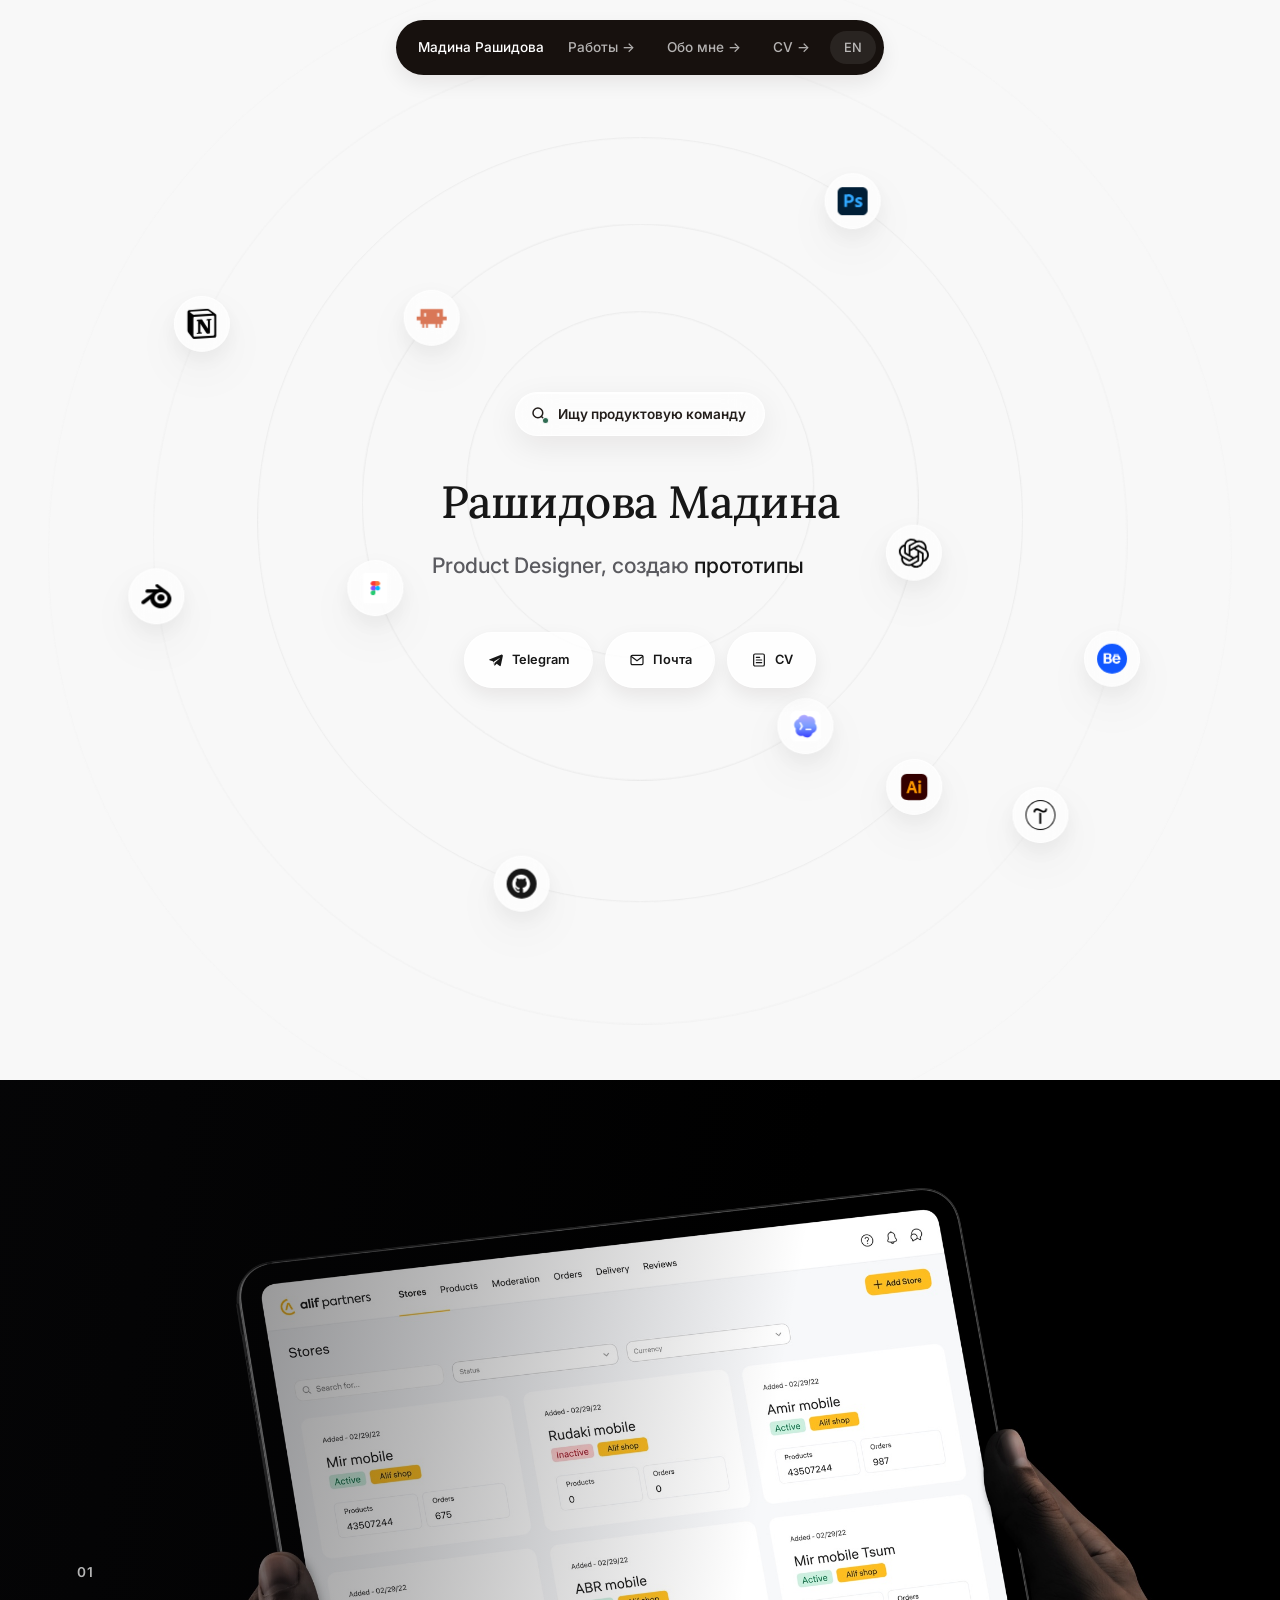
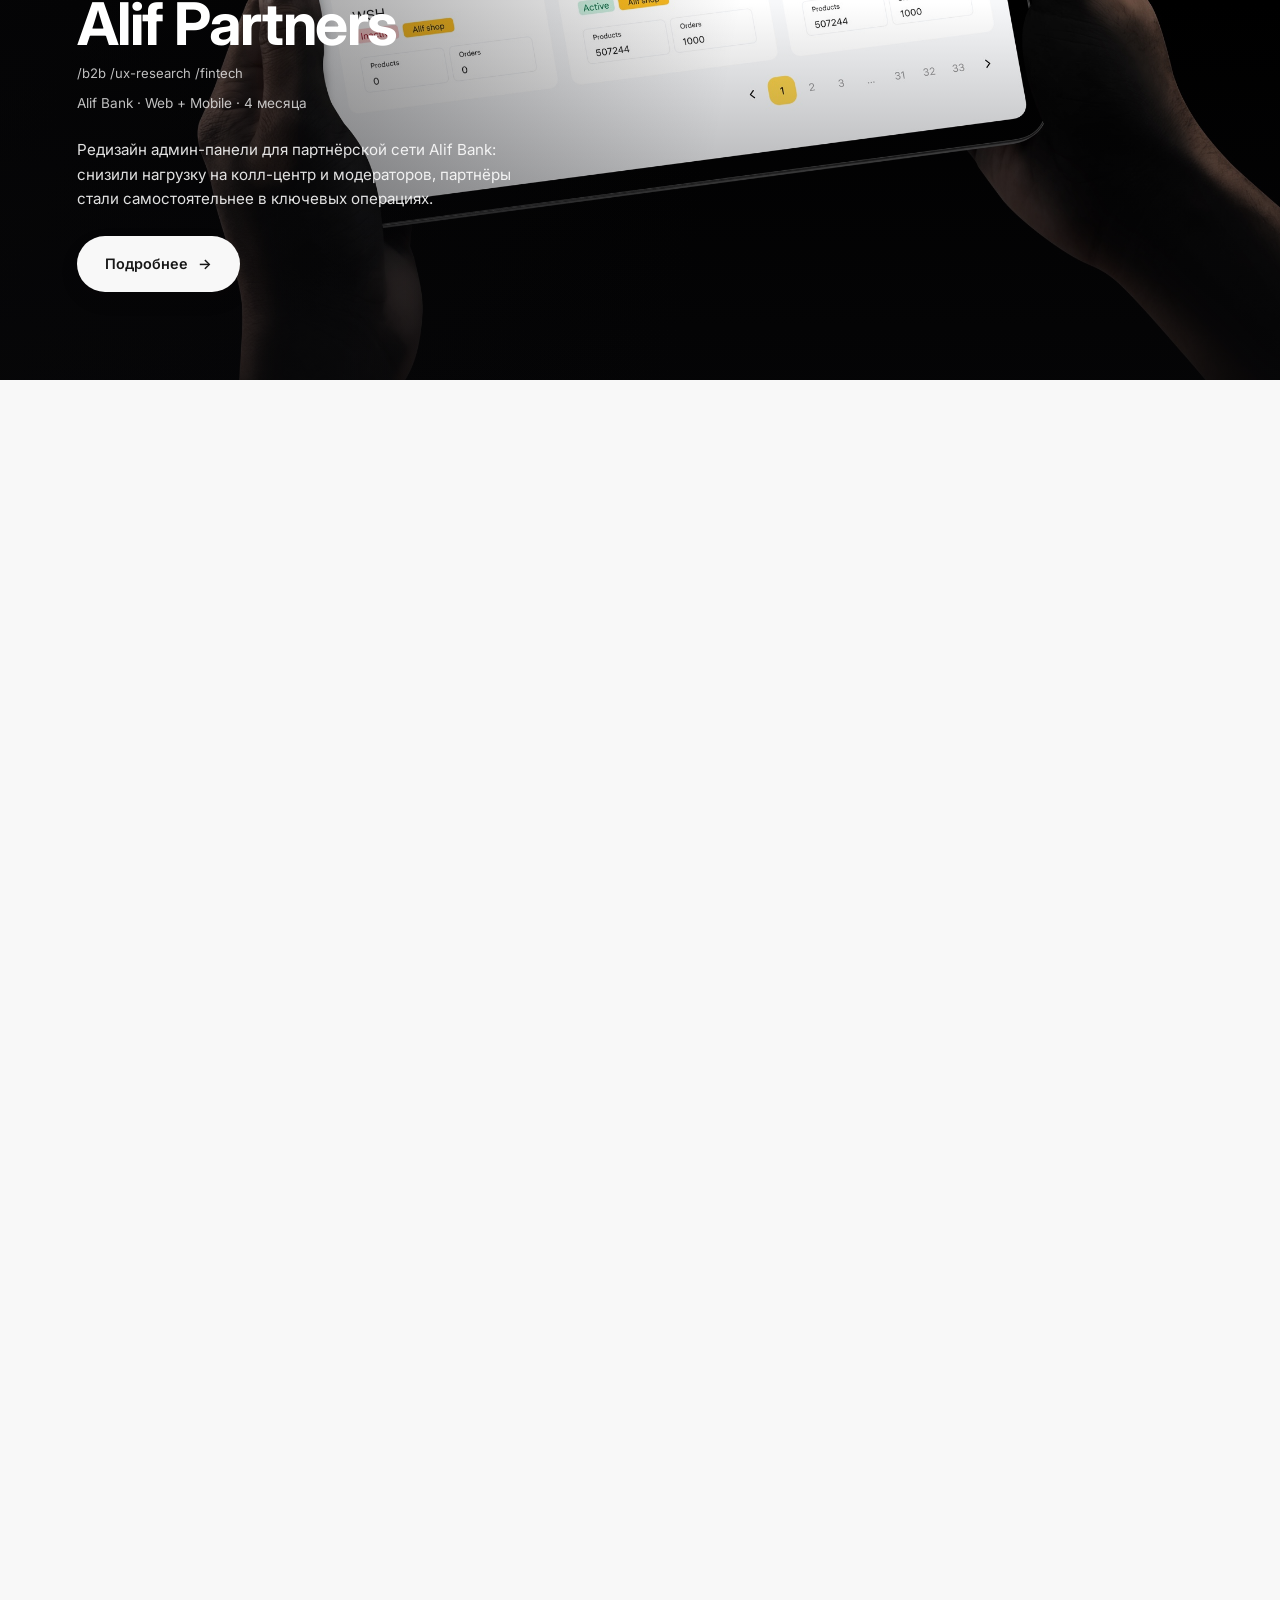
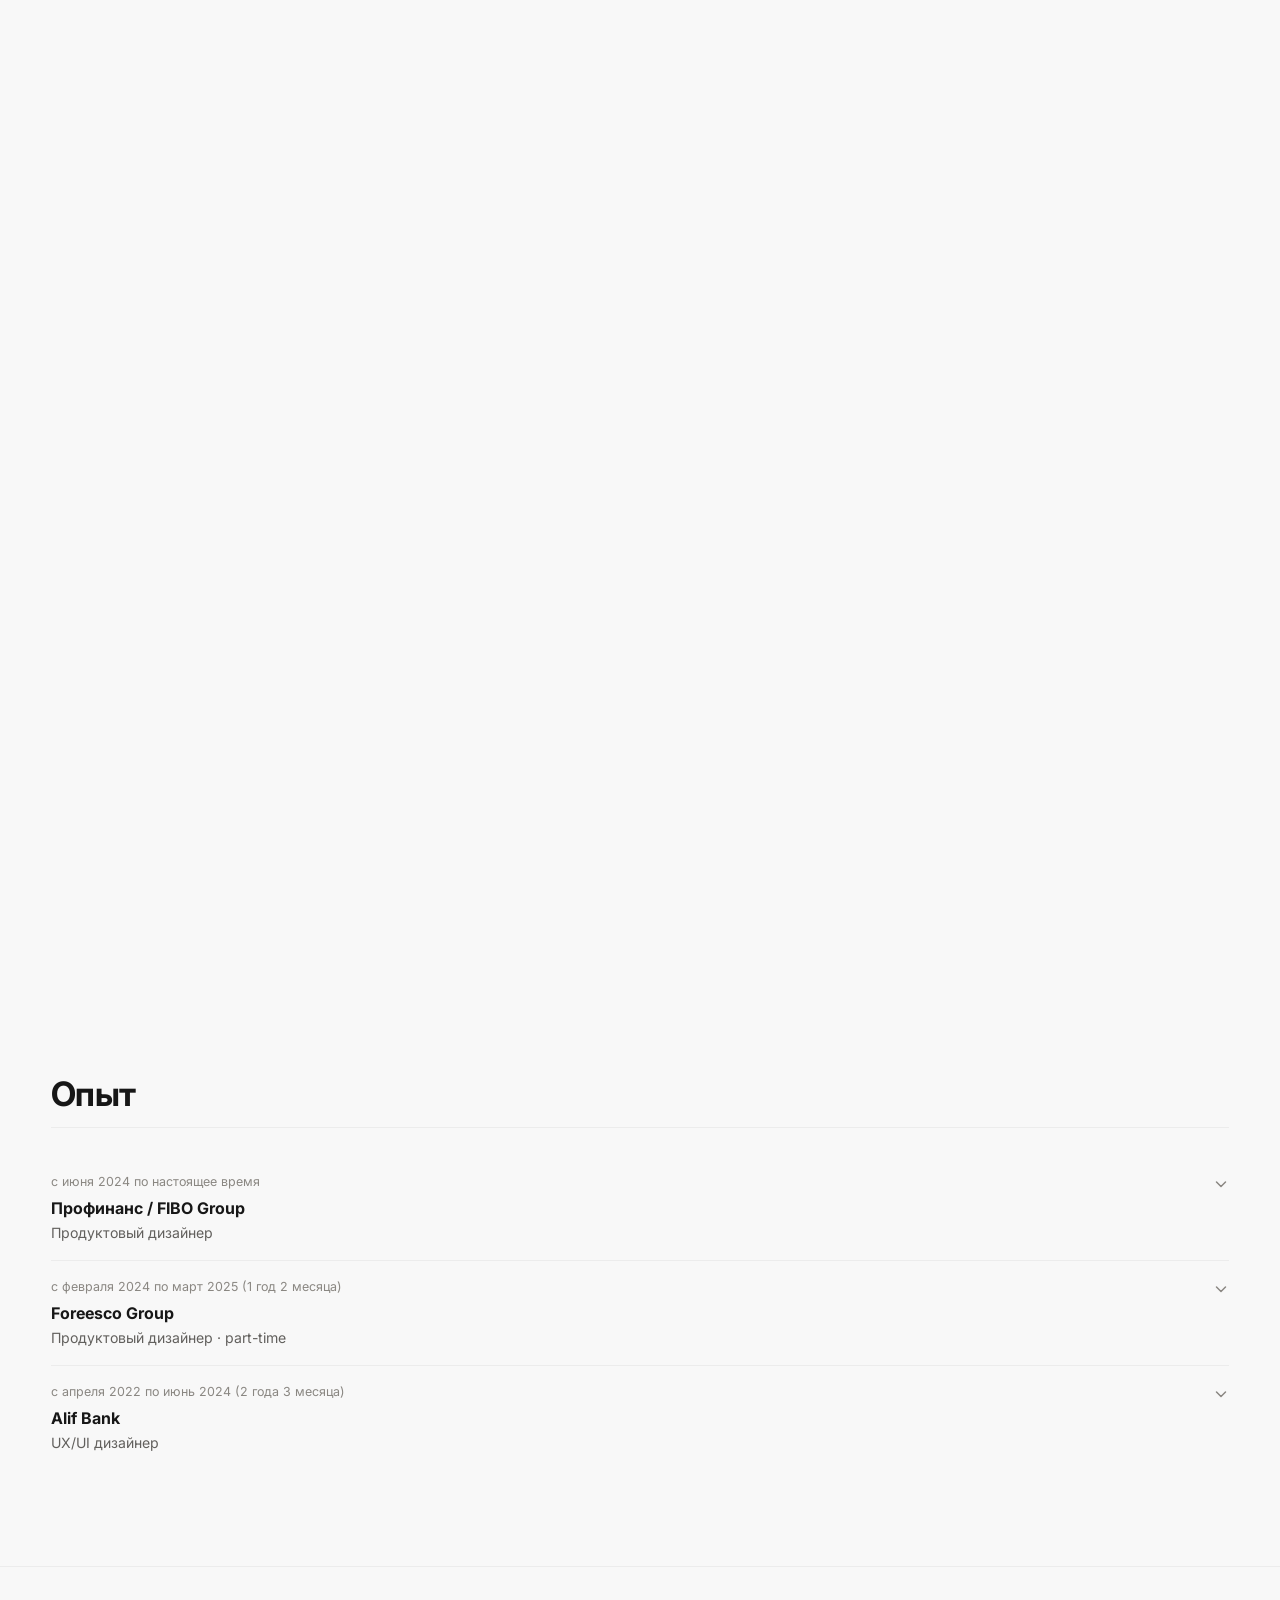
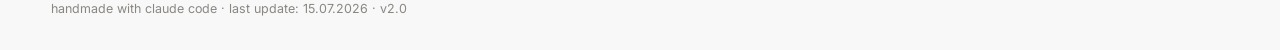
==== commit dd57a598: "Add dark/light comparison sliders to Namaste case, update 360 Tracker cover Namaste: full-width Rese" ====
--- a/index.html
+++ b/index.html
@@ -614,7 +614,7 @@
     }
     .project-showcase--namaste .project-showcase__media img { object-position: 15% center; }
     .project-showcase--namaste .project-showcase__body { max-width: 240px; }
-    .project-showcase--tracker .project-showcase__media img { object-position: 85% center; }
+    .project-showcase--tracker .project-showcase__media img { object-position: center; }
     .project-showcase--tracker .project-showcase__body { max-width: 240px; }
   }
 
@@ -908,7 +908,7 @@
 
       <a class="project-showcase project-showcase--tracker" href="case-360-tracker.html" data-showcase>
         <div class="project-showcase__media">
-          <img src="assets/tracker-showcase.jpg" data-alt-ru="360 Tracker: приложение для отслеживания членов семьи" data-alt-en="360 Tracker: an app for tracking family members" alt="360 Tracker: приложение для отслеживания членов семьи" loading="lazy" width="1920" height="1080">
+          <img src="assets/trackernew.png" data-alt-ru="360 Tracker: приложение для отслеживания членов семьи" data-alt-en="360 Tracker: an app for tracking family members" alt="360 Tracker: приложение для отслеживания членов семьи" loading="lazy" width="1920" height="1080">
         </div>
         <div class="project-showcase__scrim" aria-hidden="true"></div>
         <div class="project-showcase__content">
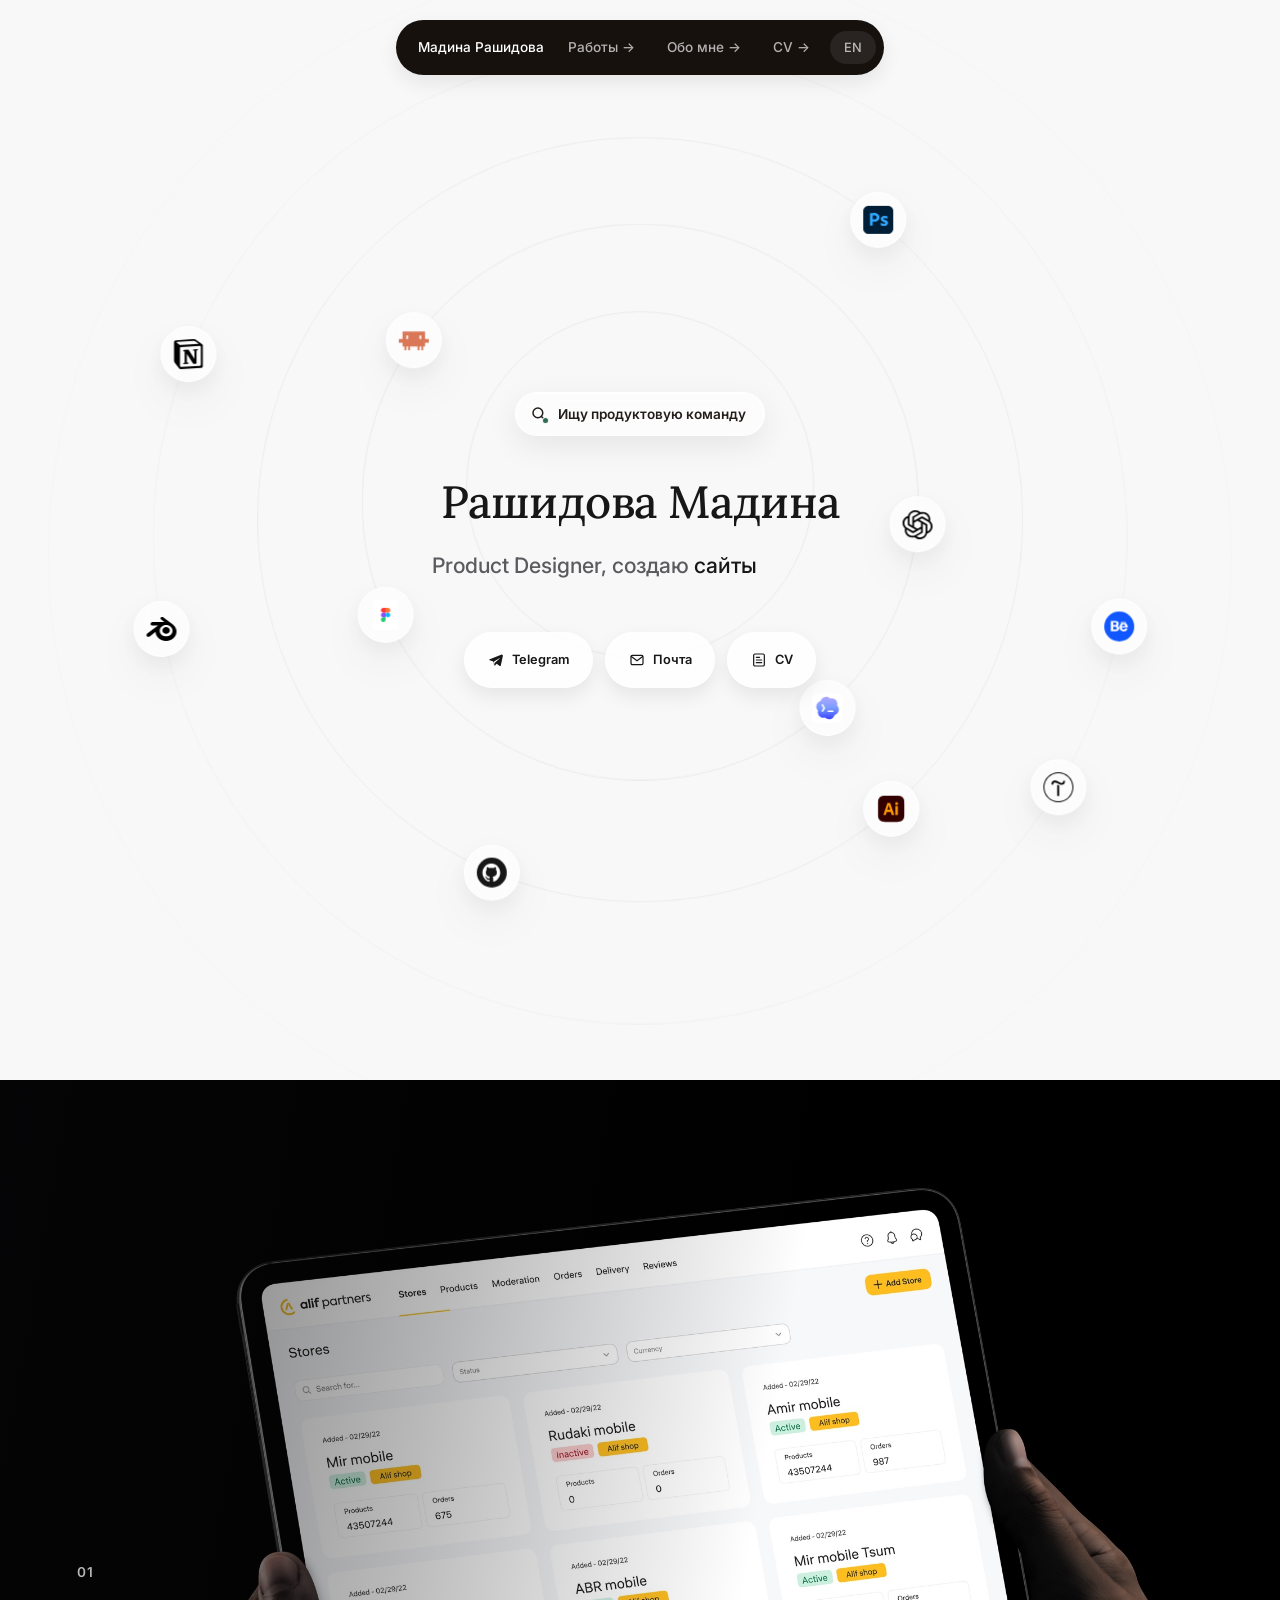
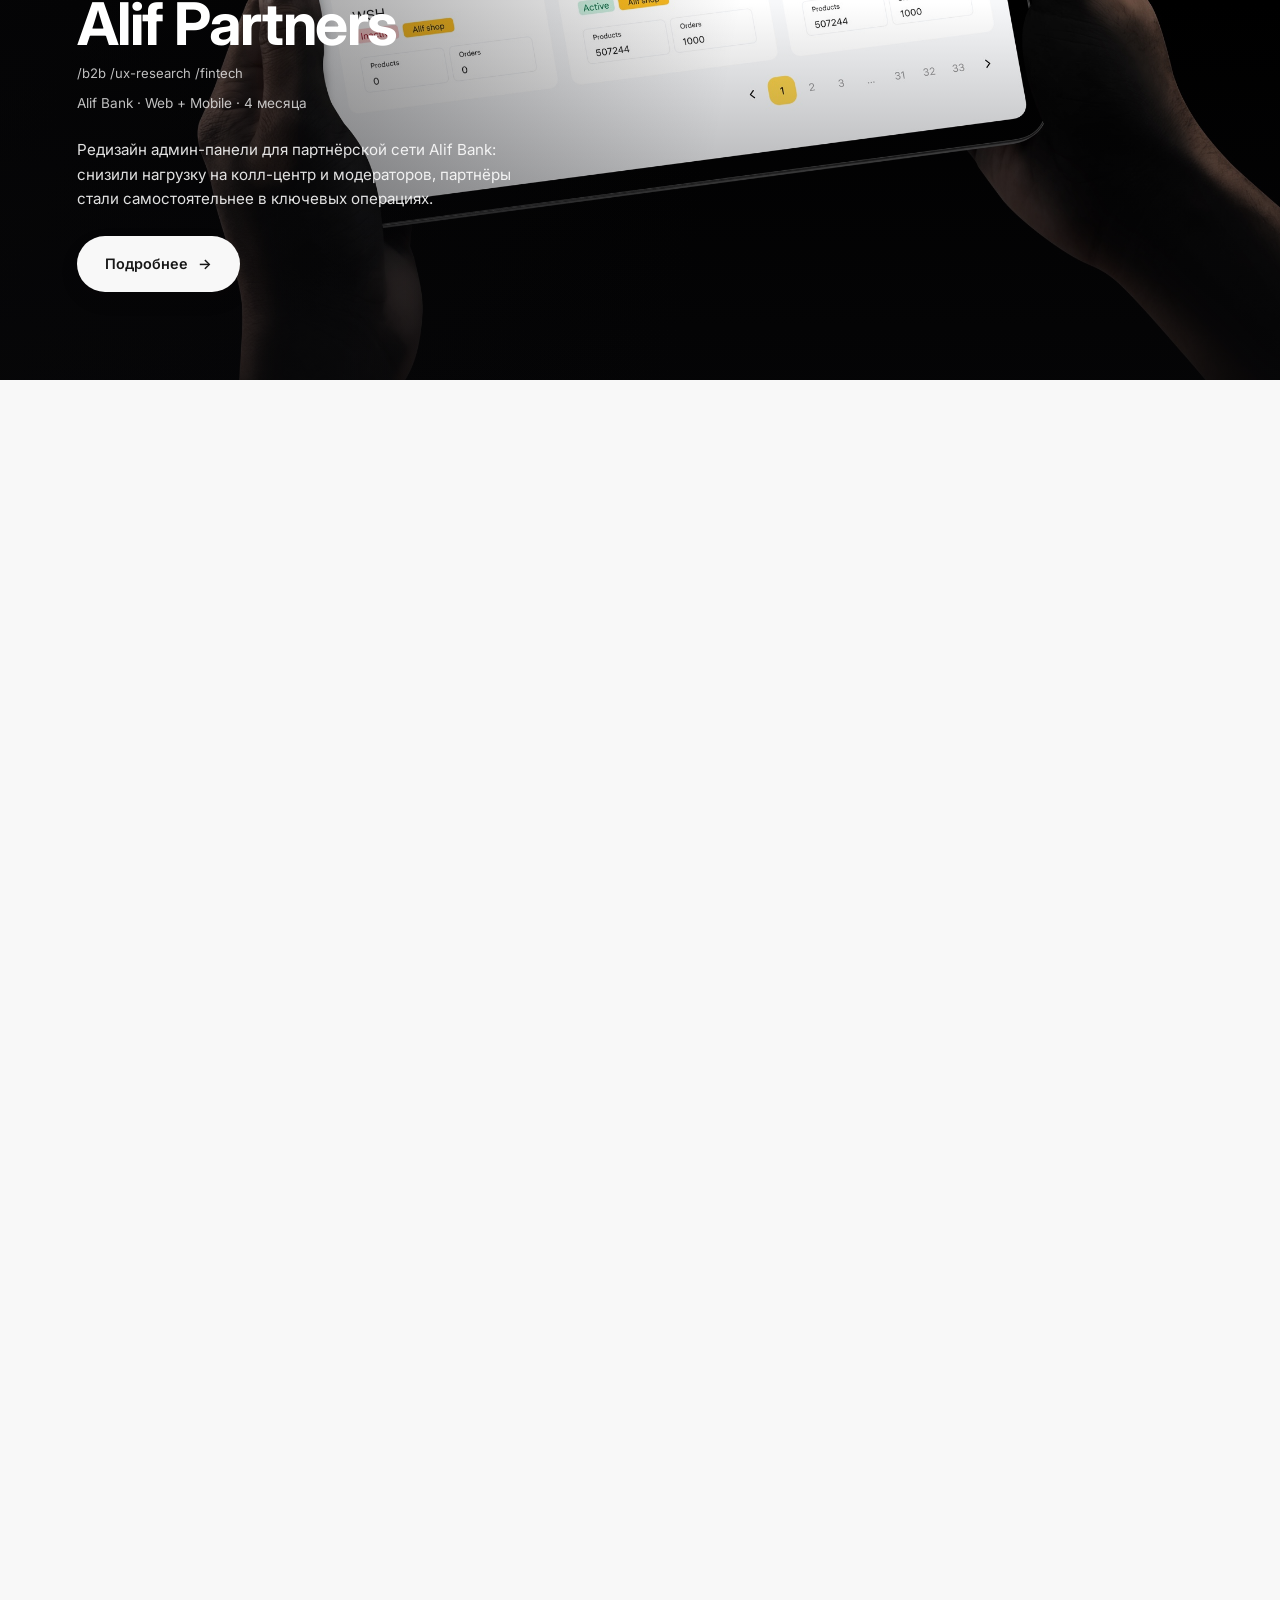
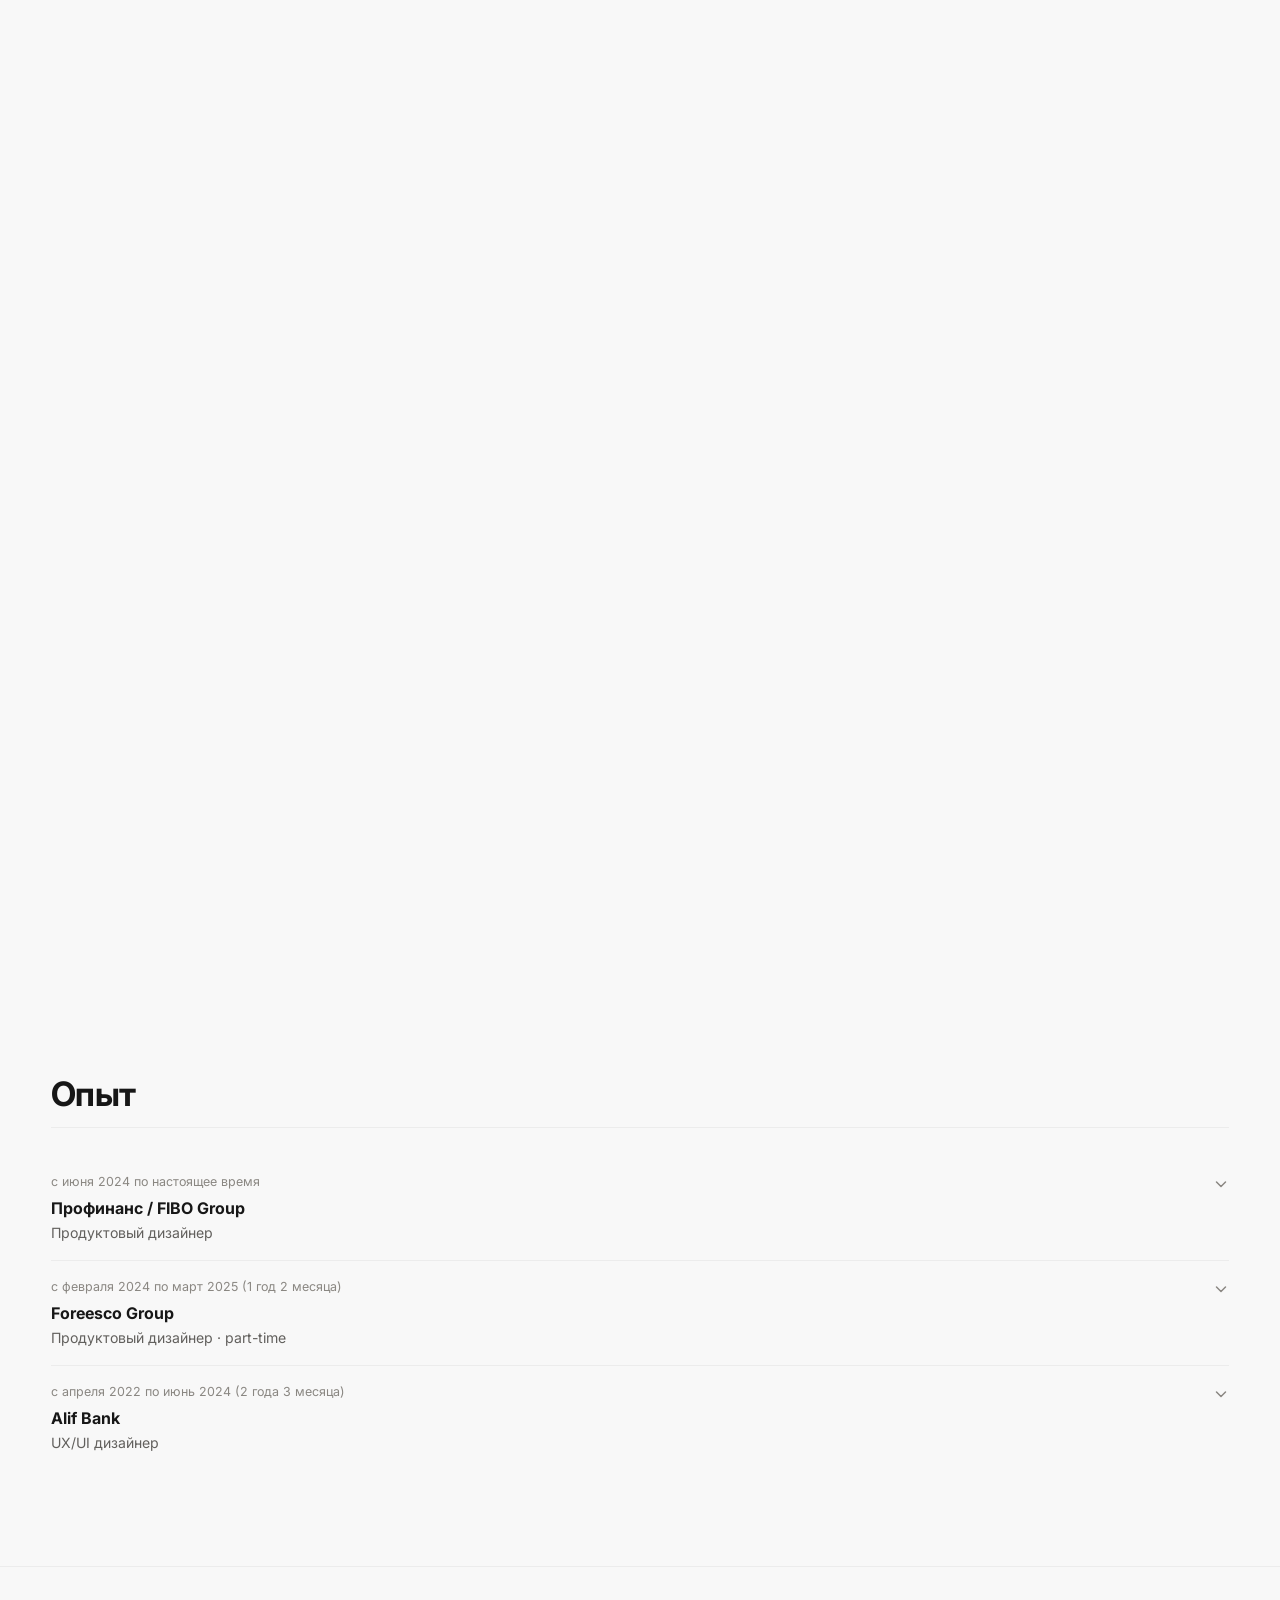
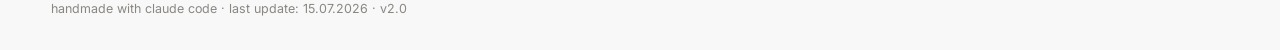
==== commit 3affd710: "Disable stacked-panel overlap effect on mobile (≤767px) The pinned rise-and-cover scroll effect made" ====
--- a/index.html
+++ b/index.html
@@ -419,7 +419,7 @@
   .project-showcase--eaj { background: #000; }
   .project-showcase--eaj .project-showcase__scrim { display: none; }
   .project-showcase--eaj .project-showcase__media { background: #000; }
-  @media (min-width: 761px) {
+  @media (min-width: 768px) {
     .project-showcase--eaj {
       display: flex; align-items: center;
       gap: clamp(32px, 5vw, 64px);
@@ -491,7 +491,7 @@
     padding: clamp(104px, 11vw, 152px) clamp(20px, 6vw, 80px) clamp(56px, 7vw, 88px);
   }
   .project-showcase--alif .project-showcase__content { justify-content: flex-end; }
-  @media (min-width: 761px) {
+  @media (min-width: 768px) {
     /* Content is a flex sibling of the media column now (see the EAJ
        two-column rules above), not an overlay stacked on top of it — it
        needs its own natural height, not the shared full-bleed-overlay
@@ -606,7 +606,7 @@
      section to a 4:3 box keeps the photo's full width in frame instead — the phone
      shrinks a little (explicitly allowed by the brief) and both side columns stay
      clear of it, the portrait pins, and the phone's bottom nav. */
-  @media (min-width: 761px) and (max-width: 1100px) {
+  @media (min-width: 768px) and (max-width: 1100px) {
     .project-showcase--namaste, .project-showcase--tracker { min-height: 0; aspect-ratio: 4 / 3; }
     .project-showcase--namaste .project-showcase__content,
     .project-showcase--tracker .project-showcase__content {
@@ -618,36 +618,56 @@
     .project-showcase--tracker .project-showcase__body { max-width: 240px; }
   }
 
-  /* Mobile keeps the same full-bleed dark scene and the same rise-and-cover
-     mechanic as desktop (explicitly requested — a lighter secondary text
-     animation, not a different layout). Only three things change: smaller
-     safe-area paddings/type sizes, a full-width text column instead of a
-     per-project measured one, and the four-band text stagger collapses into
-     a single "visible once the scene is roughly in place" fade (see the
-     opacity override further down) — no separate scale animation budget. */
-  /* At narrow/tall (portrait phone) ratios, object-fit:cover on these
-     landscape photos leaves almost no clear side margin — the subject fills
-     the whole frame edge to edge, so full-bleed overlay text has nowhere
-     safe to sit (confirmed live: it read straight across the tablet/phone).
-     The brief explicitly allows this fallback for narrow screens: text may
-     move below the image instead of over it, as long as nothing overlaps.
-     The panel itself stays `position:absolute;inset:0` (the rise-and-cover
-     mechanic doesn't care what's inside it) — only the INTERNAL layout
-     changes, to an image-top / text-below split within that same layer. */
-  @media (max-width: 760px) {
-    .project-showcase__media { inset: 0 0 44% 0; }
+  /* Mobile (≤767px): the pinned/sticky rise-and-cover mechanic is disabled
+     entirely — see the script's matchMedia(max-width:767px) gate near the
+     end of the file, which no longer adds `.js-stage-active` at this width.
+     Cards render as a normal vertical list, one per row, in document flow,
+     each fully visible with no scroll-driven reveal. This reverses an
+     earlier version of this section that deliberately kept the stacking
+     motion on mobile: in practice the pinned scroll-through made navigation
+     unclear on phones (cards visually overlapping, no obvious sign that
+     scrolling continues the reveal) — client request, see conversation.
+     The `.js-stage-active`-prefixed selectors and `!important` below are
+     defensive: they guarantee the flat/static layout even if that class is
+     ever present at this width (e.g. a resize event caught mid-transition),
+     not just when the script behaves as expected. Only the OUTER
+     positioning/motion system is reset here — the per-project image-top /
+     text-below internal layout, colors, and CTA treatment are unchanged. */
+  @media (max-width: 767px) {
+    .projects-stage-wrap,
+    .projects-stage-wrap.js-stage-active {
+      height: auto !important;
+    }
+    .projects-stage,
+    .projects-stage-wrap.js-stage-active .projects-stage {
+      position: static !important; height: auto !important; overflow: visible !important; isolation: auto;
+      display: flex; flex-direction: column; gap: 20px;
+    }
+    .project-showcase,
+    .projects-stage-wrap.js-stage-active .project-showcase {
+      position: relative !important; inset: auto !important;
+      min-height: 0 !important; height: auto;
+      transform: none !important;
+    }
+    .project-showcase__media {
+      position: relative; inset: auto; height: 56vh; height: 56svh;
+    }
     .project-showcase__media img { object-position: center 28%; }
+    .projects-stage-wrap.js-stage-active .project-showcase__media img {
+      transform: none !important;
+    }
     .project-showcase--namaste .project-showcase__media img { object-position: center 12%; }
     .project-showcase--tracker .project-showcase__media img { object-position: 42% 22%; }
     /* EAJ keeps the same no-crop requirement on mobile as desktop — contain,
        not cover, so the laptop is never cut off in the top image band. */
     .project-showcase--eaj .project-showcase__media img { object-fit: contain; object-position: center bottom; }
     .project-showcase__scrim { display: none; }
-    .projects-stage-wrap .project-showcase__content {
-      position: absolute; inset: 56% 0 0 0; z-index: 3; min-height: 0;
+    .projects-stage-wrap .project-showcase__content,
+    .projects-stage-wrap.js-stage-active .project-showcase__content {
+      position: static; inset: auto; z-index: auto; min-height: 0;
       background: var(--surface); justify-content: flex-start !important;
       align-items: flex-start !important;
-      padding: 22px 20px clamp(28px, 9vw, 40px); overflow-y: auto;
+      padding: 22px 20px clamp(28px, 9vw, 40px);
     }
     .projects-stage-wrap .project-showcase__index { color: var(--text-dim-2); }
     .projects-stage-wrap .project-showcase__body { max-width: none; margin-top: 0; }
@@ -671,13 +691,14 @@
     .projects-stage-wrap .project-showcase:focus-visible .project-showcase__cta {
       background: rgba(38, 31, 27, 0.96); color: #f8f8f8;
     }
-    /* Simplified secondary animation: once a scene is more than half risen,
-       its text is just fully visible — no four-step stagger to track on a
-       small screen at scroll speeds that vary a lot more than on desktop. */
+    /* No scroll-driven reveal on mobile: every card's text and CTA are just
+       visible, full opacity, no stagger — nothing here depends on the
+       scroll-progress script, which never runs at this width. */
     .projects-stage-wrap.js-stage-active .project-showcase__header,
     .projects-stage-wrap.js-stage-active .project-showcase__desc,
-    .projects-stage-wrap.js-stage-active .project-showcase__cta-wrap {
-      opacity: var(--mobile-text-o, 1); transform: none;
+    .projects-stage-wrap.js-stage-active .project-showcase__cta-wrap,
+    .project-showcase__header, .project-showcase__desc, .project-showcase__cta-wrap {
+      opacity: 1 !important; transform: none !important;
     }
   }
 
@@ -1279,12 +1300,15 @@
 
     // Stacked-panel scroll motion (Floema-style cover-over-cover, see
     // DESIGN.md § Stacked Project Transitions + § Scroll Progress and
-    // Layering). `.js-stage-active` is added unconditionally — including on
-    // mobile, per the brief: the rise-and-cover mechanic itself must survive
-    // down to phone widths, only the secondary text stagger simplifies there
-    // (handled purely in CSS via --mobile-text-o). Reduced-motion is the only
-    // gate: skip entirely and the markup stays in its plain, fully-visible,
-    // stacked-document baseline (four ordinary sections, no motion).
+    // Layering). Mobile (≤767px) no longer runs this at all — the pinned/
+    // stacked reveal made navigation unclear on phones (cards visually
+    // overlapping, no obvious cue that scrolling continues the reveal), so
+    // below that width the cards stay in their plain, fully-visible,
+    // stacked-document baseline (four ordinary sections, no motion, no
+    // `.js-stage-active`) — see the matching `@media (max-width: 767px)`
+    // CSS block above, which also forces this layout defensively even if
+    // the class is somehow present. `prefers-reduced-motion: reduce` skips
+    // the effect at every width, same as before.
     (function () {
       if (window.matchMedia('(prefers-reduced-motion: reduce)').matches) return;
       var wrap = document.querySelector('.projects-stage-wrap');
@@ -1293,8 +1317,8 @@
       var namasteEl = wrap.querySelector('.project-showcase--namaste');
       var trackerEl = wrap.querySelector('.project-showcase--tracker');
       if (!eajEl || !namasteEl || !trackerEl) return;
-
-      wrap.classList.add('js-stage-active');
+      var sceneEls = [eajEl, namasteEl, trackerEl];
+      var sceneVarNames = ['--ty', '--scale', '--media-o', '--header-o', '--desc-o', '--cta-o'];
 
       // Budget, in "percent of one viewport height" scrolled while the stage
       // is pinned — must match the wrapper's CSS height (700svh = 100svh
@@ -1332,10 +1356,6 @@
         el.style.setProperty('--header-o', band(t, 0.50, 0.72).toFixed(3));
         el.style.setProperty('--desc-o', band(t, 0.60, 0.82).toFixed(3));
         el.style.setProperty('--cta-o', band(t, 0.70, 0.90).toFixed(3));
-        // Mobile's single simplified fade (see @media max-width:760px) —
-        // computed here too so it stays perfectly in sync with the rise
-        // instead of running on a second, separate timeline.
-        el.style.setProperty('--mobile-text-o', band(t, 0.40, 0.65).toFixed(3));
       }
 
       var rafId = null;
@@ -1352,9 +1372,38 @@
 
         rafId = requestAnimationFrame(tick);
       }
-      rafId = requestAnimationFrame(tick);
+
+      function startMotion() {
+        if (rafId !== null) return;
+        wrap.classList.add('js-stage-active');
+        rafId = requestAnimationFrame(tick);
+      }
+      function stopMotion() {
+        if (rafId !== null) { cancelAnimationFrame(rafId); rafId = null; }
+        wrap.classList.remove('js-stage-active');
+        // Fully reset the scroll-progress state the script wrote, so a
+        // stale --ty/--scale/etc. from the last desktop frame can't leak
+        // into the mobile layout (which ignores these vars via CSS anyway,
+        // but nothing should depend on that — the reset makes it explicit).
+        sceneEls.forEach(function (el) {
+          sceneVarNames.forEach(function (name) { el.style.removeProperty(name); });
+        });
+      }
+
+      var mobileQuery = window.matchMedia('(max-width: 767px)');
+      var isMobile = mobileQuery.matches;
+      if (isMobile) { stopMotion(); } else { startMotion(); }
+
+      // One listener for the life of the page — toggles the effect on/off
+      // as the viewport crosses 767px, instead of a `resize` handler that
+      // would need its own re-entrancy guard against firing repeatedly.
+      mobileQuery.addEventListener('change', function (e) {
+        isMobile = e.matches;
+        if (isMobile) stopMotion(); else startMotion();
+      });
 
       document.addEventListener('visibilitychange', function () {
+        if (isMobile) return; // motion isn't running on mobile; nothing to pause/resume
         if (document.hidden) {
           if (rafId !== null) { cancelAnimationFrame(rafId); rafId = null; }
         } else if (rafId === null) {
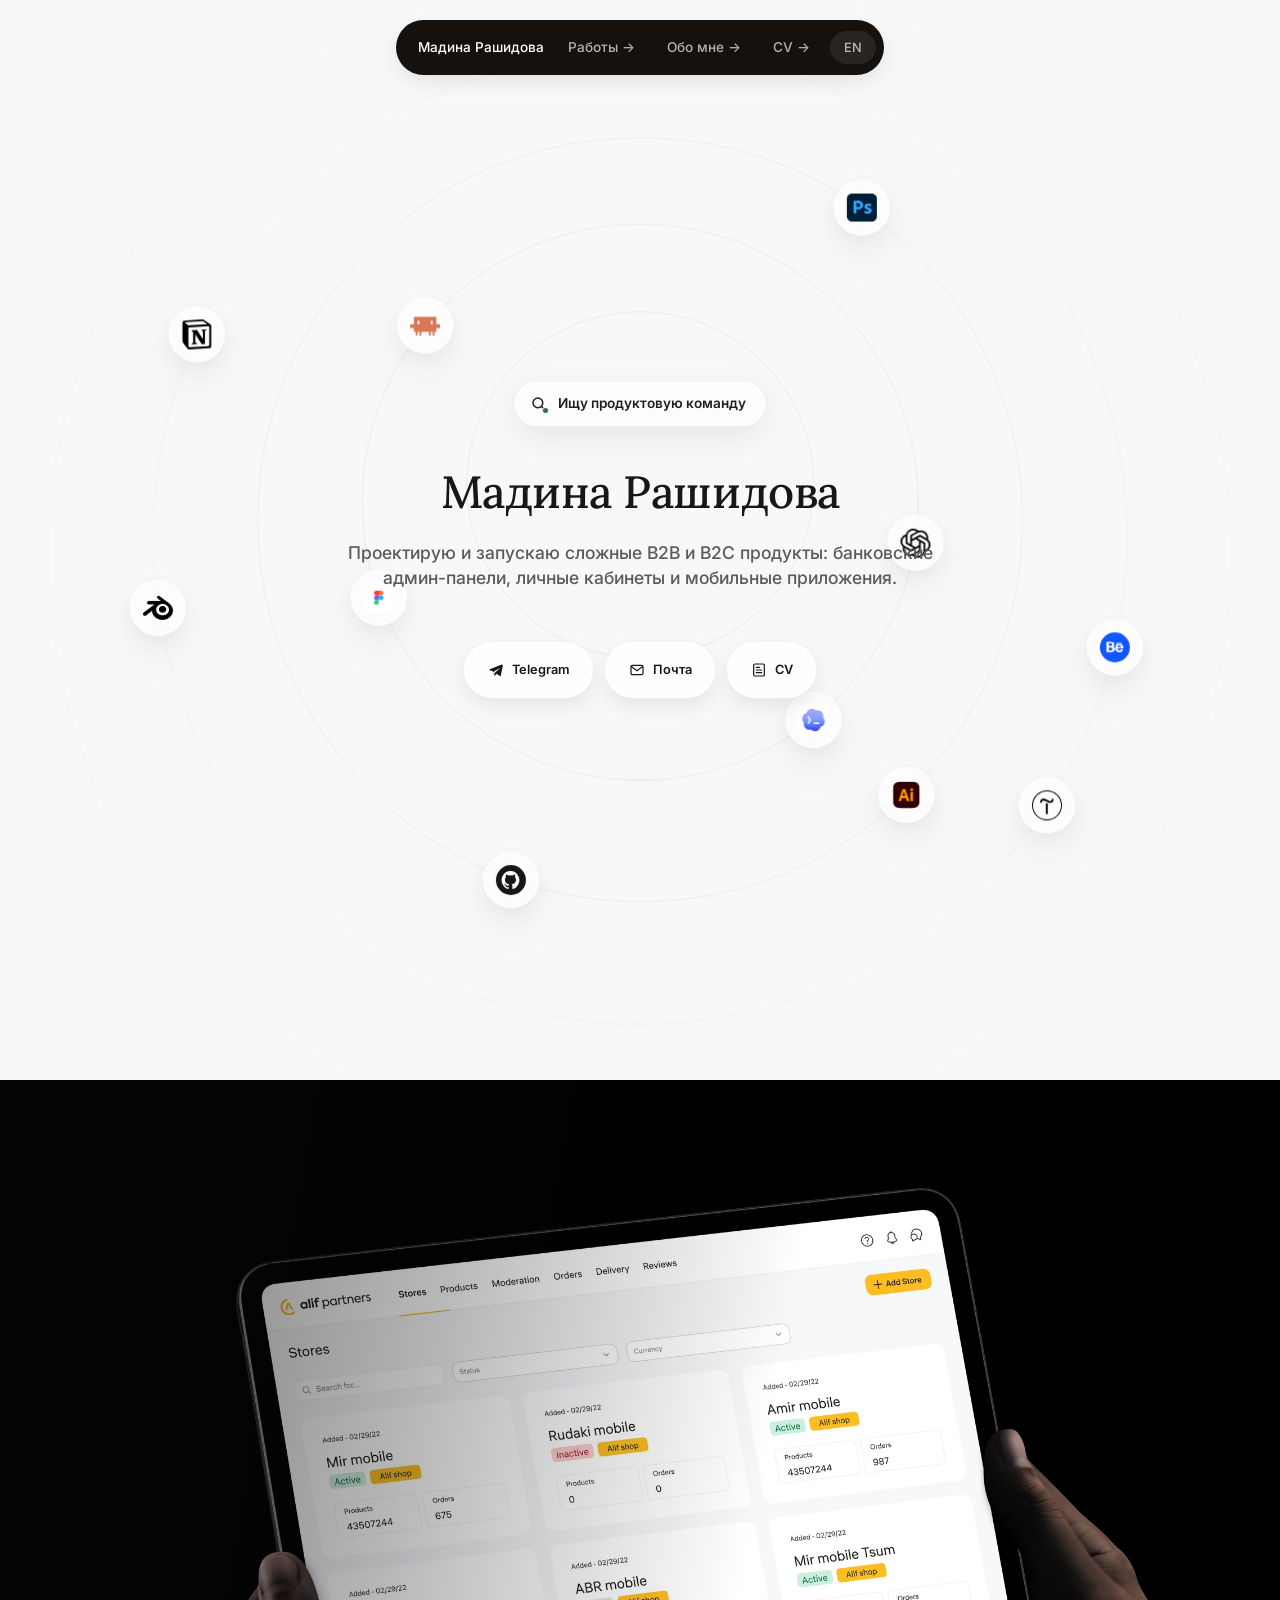
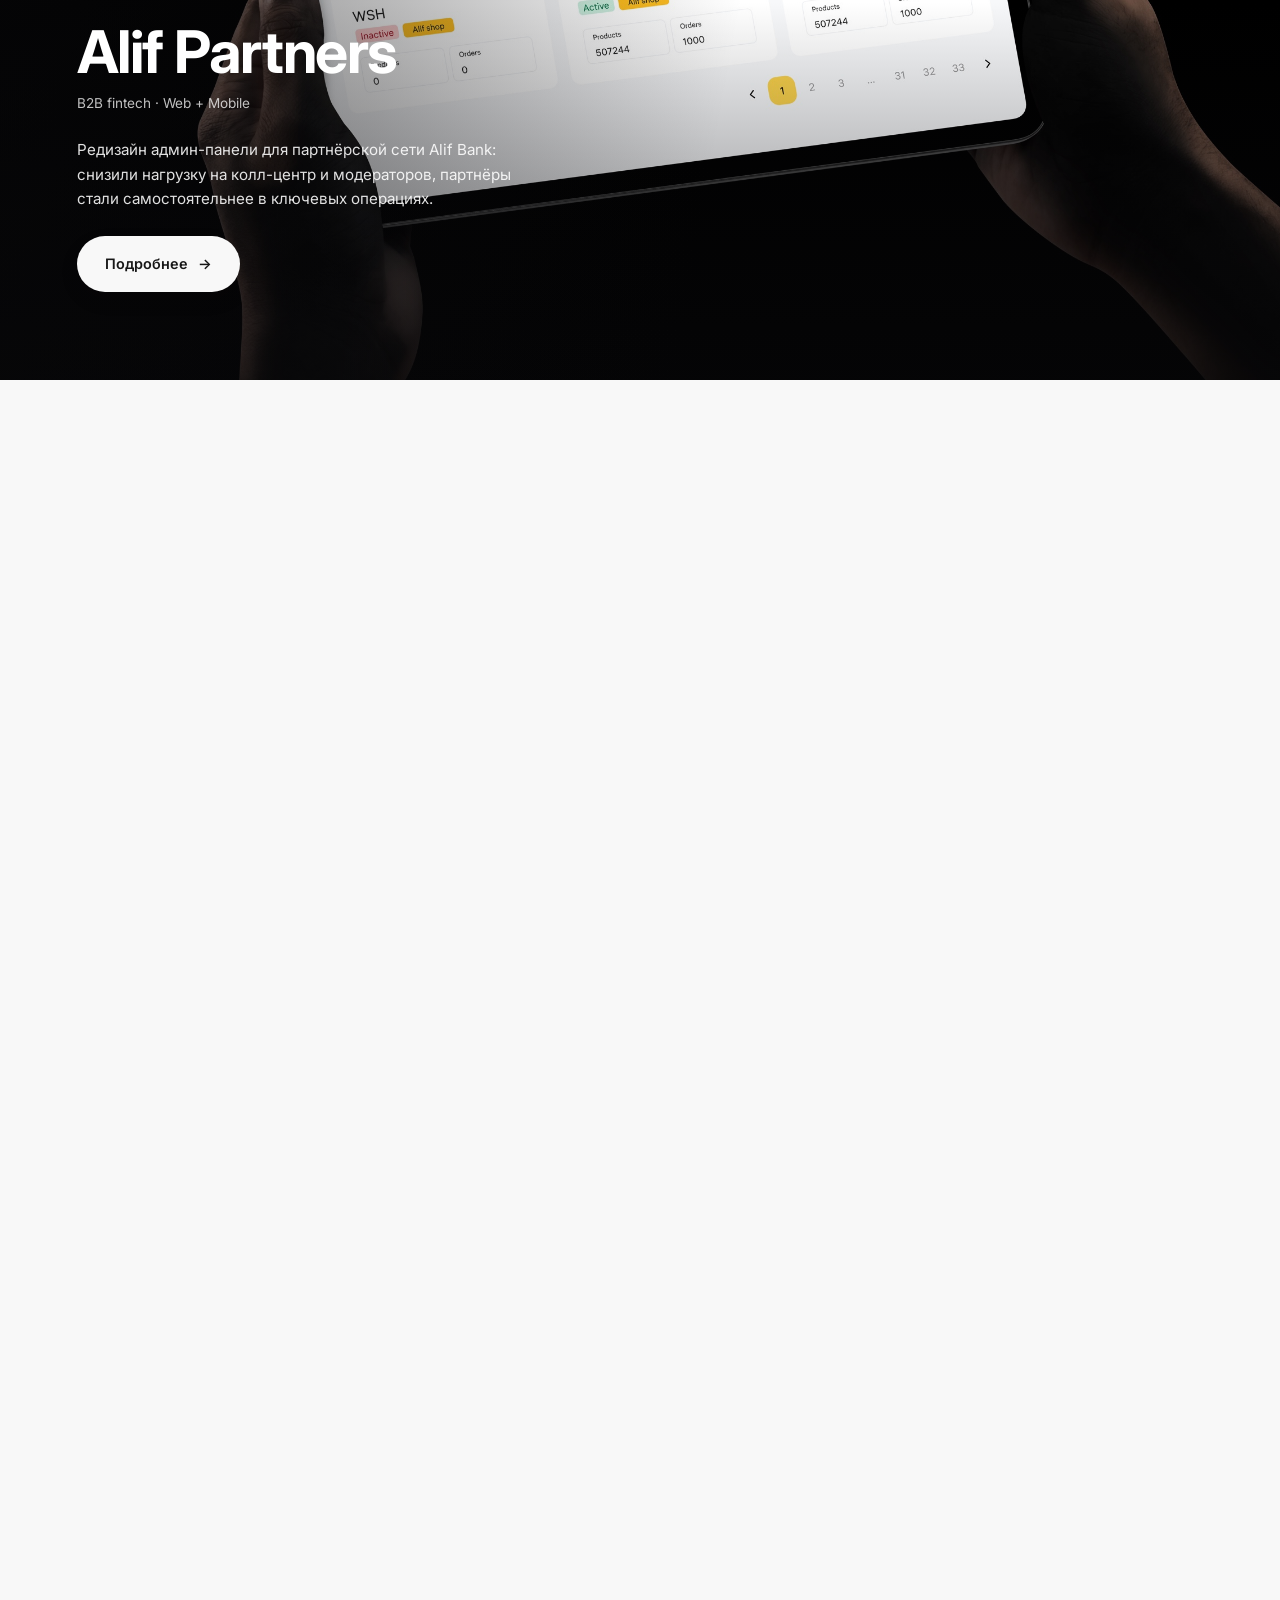
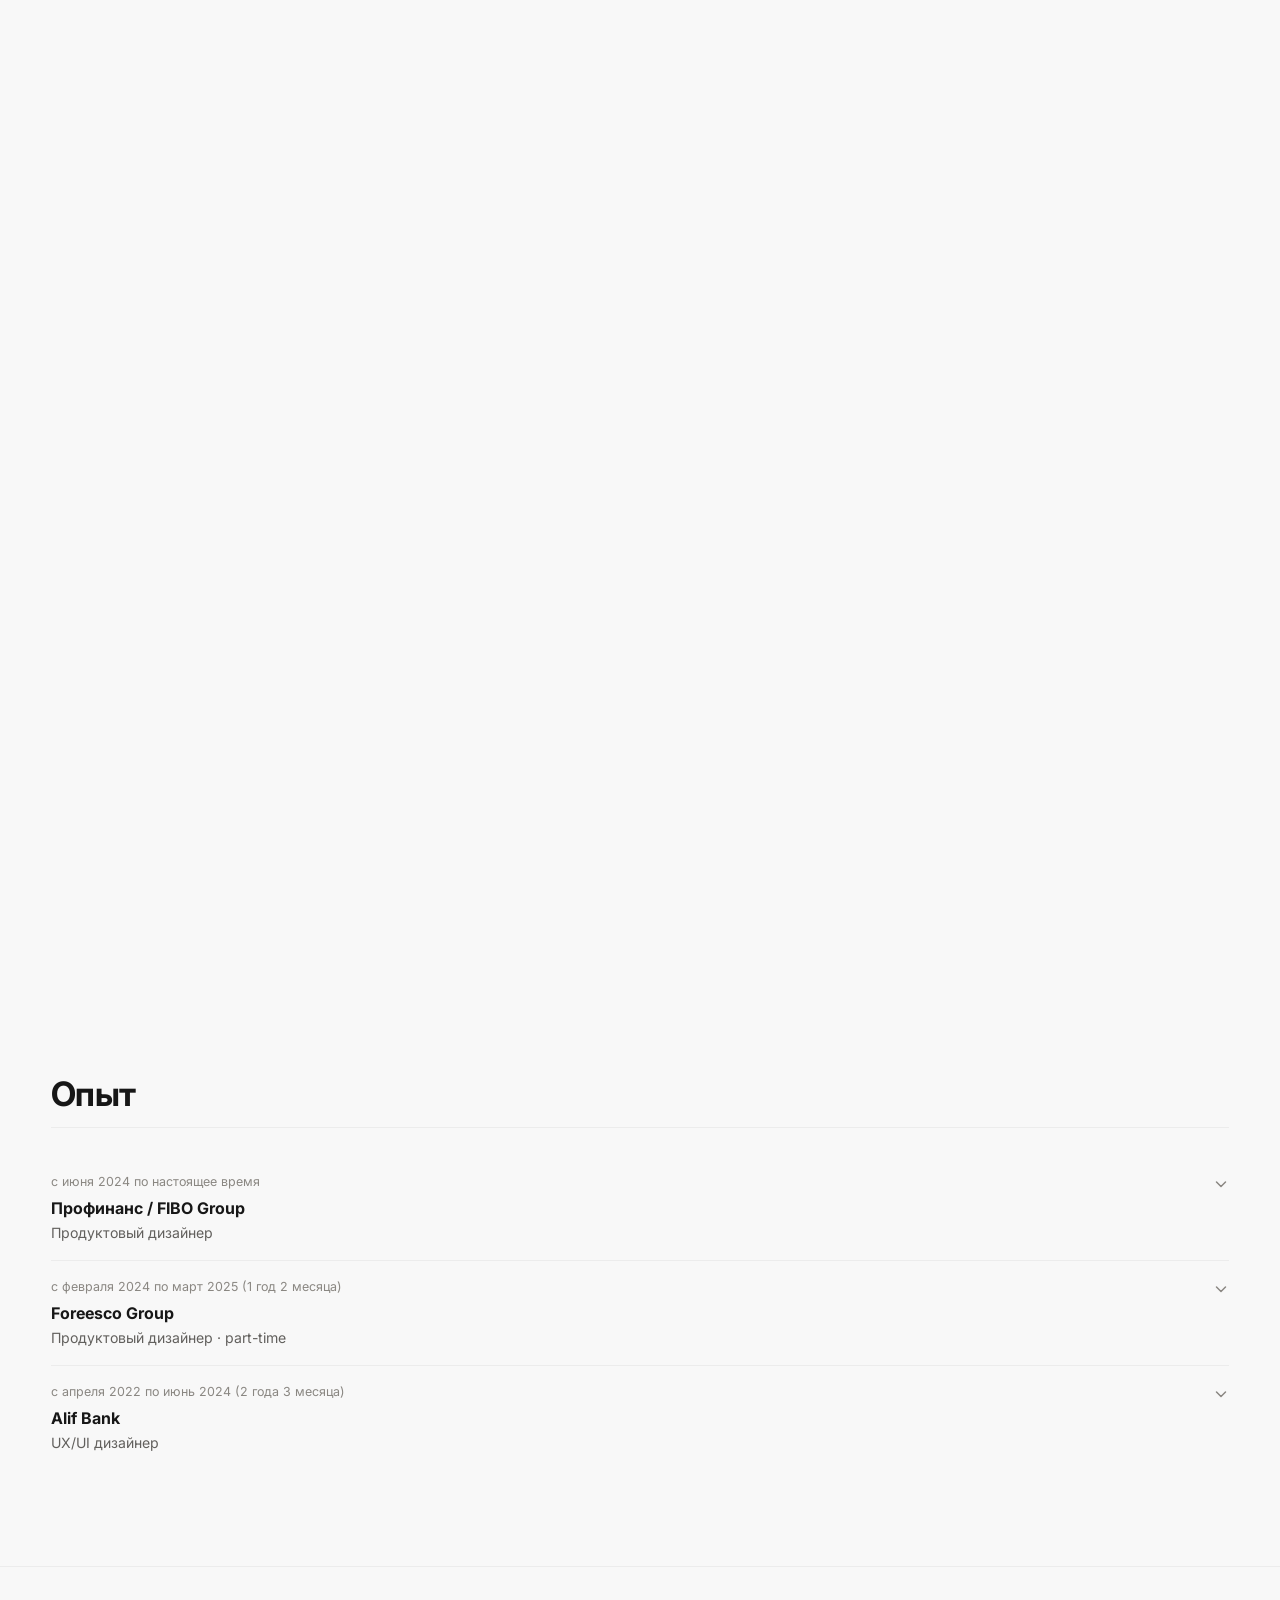
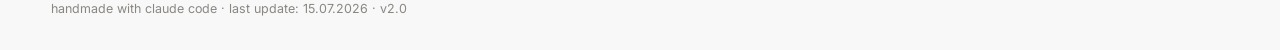
==== commit 1f94e976: "Static hero, case content updates, and split result/metrics blocks - Hero: static badge/name/text, r" ====
--- a/index.html
+++ b/index.html
@@ -260,27 +260,11 @@
      box but kept here too, harmless). Baseline-aligned so the static text
      and the word sit on the same text line, one normal-looking space apart. */
   .hero-role {
-    font-family: var(--sans); font-weight: 500; font-size: clamp(1rem, 1.7cqw, 1.6rem);
-    color: var(--hero-text-dim); line-height: 1.3;
-    display: inline-flex; flex-wrap: wrap; align-items: baseline; justify-content: center;
-    text-align: center; gap: 0.25em; max-width: 100%; margin-inline: auto; margin-top: 28px;
+    font-family: var(--sans); font-weight: 500; font-size: clamp(0.85rem, 1.4cqw, 1.35rem);
+    color: var(--hero-text-dim); line-height: 1.4;
+    text-align: center; max-width: 640px; margin-inline: auto; margin-top: 28px;
     opacity: 0; transform: translateY(8px);
     animation: softIn 0.4s cubic-bezier(0.22, 1, 0.36, 1) 1.6s forwards;
-  }
-  .hero-role__static { white-space: nowrap; }
-  /* Fixed to the widest word's width so the row never resizes as words
-     change. The word is left-aligned inside this box (not centered) so it
-     always sits flush against "building" — any reserved slack trails
-     after the word, invisible, never as a gap before it. */
-  .hero-role__word {
-    display: inline-block; white-space: nowrap; text-align: left; color: var(--hero-text);
-    min-width: 11ch; width: var(--hero-role-word-width, 11ch);
-    opacity: 1; transition: opacity 200ms ease;
-  }
-  .hero-role__word.is-fading { opacity: 0; }
-  .hero-role .sr-only {
-    position: absolute; width: 1px; height: 1px; padding: 0; margin: -1px;
-    overflow: hidden; clip: rect(0,0,0,0); white-space: nowrap; border: 0;
   }
 
   .hero-contacts {
@@ -311,7 +295,7 @@
 
   @media (max-width: 900px) {
     h1.hero-name { font-size: clamp(2rem, 8vw, 3rem); }
-    .hero-role { font-size: clamp(1.2rem, 5vw, 1.6rem); }
+    .hero-role { font-size: clamp(1rem, 4.3vw, 1.35rem); }
     .contact-btn { font-size: 0.85rem; padding: 12px 20px; }
   }
 
@@ -319,7 +303,6 @@
     .site-nav { animation: none; opacity: 1; }
     .hero-name { animation: none; opacity: 1; filter: none; transform: none; }
     .hero-role { animation: none; opacity: 1; transform: none; }
-    .hero-role__word { transition: none; opacity: 1; }
     .hero-contacts { animation: none; opacity: 1; transform: none; }
     .orbit-ring-line { animation: none; opacity: 1; }
     .logo-card { animation: none; opacity: 1; transform: none; }
@@ -443,8 +426,7 @@
   }
   .project-showcase--namaste .project-showcase__content { justify-content: flex-end; }
   .project-showcase--namaste .project-showcase__index,
-  .project-showcase--namaste .project-showcase__meta,
-  .project-showcase--namaste .project-showcase__tags { color: rgba(23,17,17,.58); }
+  .project-showcase--namaste .project-showcase__meta { color: rgba(23,17,17,.58); }
   .project-showcase--namaste .project-showcase__title { color: #171717; }
   .project-showcase--namaste .project-showcase__desc { color: rgba(23,17,17,.82); }
   /* Namaste's light scene makes the shared light `.project-showcase__cta` disappear
@@ -556,7 +538,6 @@
     font-family: var(--display); font-weight: 700;
     font-size: clamp(2.1rem, 4.6vw, 3.8rem); line-height: 1.05; letter-spacing: -0.025em; color: #fff;
   }
-  .project-showcase__tags { font-family: var(--mono); font-size: 0.82rem; color: rgba(255,255,255,0.75); white-space: nowrap; }
   .project-showcase__meta {
     font-family: var(--mono); font-size: 0.85rem; color: rgba(255,255,255,0.75);
   }
@@ -674,7 +655,6 @@
     .projects-stage-wrap .project-showcase__header,
     .projects-stage-wrap .project-showcase__row { align-items: flex-start; }
     .projects-stage-wrap .project-showcase__title { font-size: clamp(1.7rem, 8.5vw, 2.2rem); color: var(--text); }
-    .projects-stage-wrap .project-showcase__tags { color: var(--text-dim); }
     .projects-stage-wrap .project-showcase__meta { color: var(--text-dim-2); }
     .projects-stage-wrap .project-showcase__desc { color: var(--text-dim); }
     .projects-stage-wrap .project-showcase--tracker .project-showcase__body,
@@ -830,13 +810,10 @@
               </span>
               <span data-lang="ru">Ищу продуктовую команду</span><span data-lang="en">Looking for a product team</span>
             </span>
-            <h1 class="hero-name" id="heroNameText" data-ru="Рашидова Мадина" data-en="Madina Rashidova">Рашидова Мадина</h1>
-            <div class="hero-role" id="heroRole">
-              <span class="hero-role__static" id="heroRoleStatic" aria-hidden="true" data-ru="Product Designer, создаю" data-en="Product Designer, building">Product Designer, создаю</span>
-              <span class="hero-role__word" id="heroRoleWord" aria-hidden="true">приложения</span>
-              <span class="sr-only" data-lang="ru">Product Designer, создаю приложения, сайты, прототипы и сервисы</span>
-              <span class="sr-only" data-lang="en">Product Designer, building apps, websites, prototypes, and services</span>
-            </div>
+            <h1 class="hero-name" id="heroNameText" data-ru="Мадина Рашидова" data-en="Madina Rashidova">Мадина Рашидова</h1>
+            <p class="hero-role" id="heroRole">
+              <span data-lang="ru">Проектирую и запускаю сложные B2B и B2C продукты: банковские админ-панели, личные кабинеты и мобильные приложения.</span><span data-lang="en">I design and ship complex B2B and B2C products: banking admin panels, personal dashboards, and mobile apps.</span>
+            </p>
             <div class="hero-contacts">
               <a class="contact-btn" href="https://t.me/Madina_Rashidova" target="_blank" rel="noopener">
                 <svg viewBox="0 0 24 24" fill="currentColor"><path d="M21.5 3.5L2.7 10.9c-1.2.5-1.2 1.2-.2 1.5l4.8 1.5 1.8 5.6c.2.6.4.8.8.8.4 0 .6-.2.9-.5l2.2-2.1 4.6 3.4c.8.5 1.4.2 1.6-.8l3-14c.3-1.3-.4-1.9-1.4-1.5zM8 15.1l9-5.7c.4-.3.8-.1.5.2l-7.7 7-.3 3.1-1.5-4.6z"/></svg>
@@ -866,12 +843,10 @@
         <div class="project-showcase__content">
           <div class="project-showcase__body">
             <div class="project-showcase__header">
-              <span class="project-showcase__index" aria-hidden="true">01</span>
               <div class="project-showcase__row">
                 <h3 class="project-showcase__title">Alif Partners</h3>
-                <div class="project-showcase__tags">/b2b /ux-research /fintech</div>
               </div>
-              <div class="project-showcase__meta"><span data-lang="ru">Alif Bank · Web + Mobile · 4 месяца</span><span data-lang="en">Alif Bank · Web + Mobile · 4 months</span></div>
+              <div class="project-showcase__meta"><span data-lang="ru">B2B fintech · Web + Mobile</span><span data-lang="en">B2B fintech · Web + Mobile</span></div>
             </div>
             <p class="project-showcase__desc"><span data-lang="ru">Редизайн админ-панели для партнёрской сети Alif Bank: снизили нагрузку на колл-центр и модераторов, партнёры стали самостоятельнее в ключевых операциях.</span><span data-lang="en">Redesigned the partner admin panel for Alif Bank's fast-growing network: cut the load on the call center and moderators, and gave partners more independence in key operations.</span></p>
             <span class="project-showcase__cta-wrap">
@@ -889,12 +864,10 @@
         <div class="project-showcase__content">
           <div class="project-showcase__body">
             <div class="project-showcase__header">
-              <span class="project-showcase__index" aria-hidden="true">02</span>
               <div class="project-showcase__row">
                 <h3 class="project-showcase__title">EAJ Trader</h3>
-                <div class="project-showcase__tags">/0→1 /trading B2C</div>
               </div>
-              <div class="project-showcase__meta"><span data-lang="ru">Web · MVP за 2 месяца</span><span data-lang="en">Web · MVP in 2 months</span></div>
+              <div class="project-showcase__meta"><span data-lang="ru">B2C trading · Web</span><span data-lang="en">B2C trading · Web</span></div>
             </div>
             <p class="project-showcase__desc"><span data-lang="ru">MVP личного кабинета трейдера с нуля: определили ключевые сегменты пользователей и спроектировали архитектуру кабинета под быстрые и частые финансовые операции.</span><span data-lang="en">Built a trader's personal dashboard MVP from scratch: defined key user segments and shaped a dashboard architecture built for fast, frequent financial operations.</span></p>
             <span class="project-showcase__cta-wrap">
@@ -912,12 +885,10 @@
         <div class="project-showcase__content">
           <div class="project-showcase__body">
             <div class="project-showcase__header">
-              <span class="project-showcase__index" aria-hidden="true">03</span>
               <div class="project-showcase__row">
                 <h3 class="project-showcase__title">Namaste</h3>
-                <div class="project-showcase__tags">/mobile /0→1 B2C</div>
               </div>
-              <div class="project-showcase__meta"><span data-lang="ru">iOS · MVP за 3 месяца</span><span data-lang="en">iOS · MVP in 3 months</span></div>
+              <div class="project-showcase__meta"><span data-lang="ru">B2C wellness · iOS</span><span data-lang="en">B2C wellness · iOS</span></div>
             </div>
             <p class="project-showcase__desc"><span data-lang="ru">Концепция, айдентика и интерфейсы MVP приложения для йоги и медитаций: от анализа конкурентов до базового сценария тренировок в тесной связке с разработкой.</span><span data-lang="en">Concept, identity, and interfaces for a yoga and meditation app MVP: from competitor research to the core workout scenario, working closely with engineering.</span></p>
             <span class="project-showcase__cta-wrap">
@@ -935,12 +906,10 @@
         <div class="project-showcase__content">
           <div class="project-showcase__body">
             <div class="project-showcase__header">
-              <span class="project-showcase__index" aria-hidden="true">04</span>
               <div class="project-showcase__row">
                 <h3 class="project-showcase__title">360 Tracker</h3>
-                <div class="project-showcase__tags">/mobile /0→1 B2C</div>
               </div>
-              <div class="project-showcase__meta"><span data-lang="ru">iOS · MVP за 6 месяцев</span><span data-lang="en">iOS · MVP in 6 months</span></div>
+              <div class="project-showcase__meta"><span data-lang="ru">B2C family safety · iOS</span><span data-lang="en">B2C family safety · iOS</span></div>
             </div>
             <p class="project-showcase__desc"><span data-lang="ru">MVP приложения для безопасности семьи с геолокацией, экстренными оповещениями и быстрой коммуникацией: проверили концепцию через юзабилити-тестирование и freemium-модель монетизации.</span><span data-lang="en">A family-safety app MVP combining geolocation, emergency alerts, and quick communication: validated through usability testing and a freemium monetization model.</span></p>
             <span class="project-showcase__cta-wrap">
@@ -1136,94 +1105,6 @@
       });
     })();
 
-    // Hero role line: static "Product Designer, создаю" + one word that
-    // rotates in place. The rotating word's viewport is sized in JS to the
-    // widest word so the row's total width, and therefore the centered
-    // name/buttons above and below it, never shifts as words change.
-    (function () {
-      var roleEl = document.getElementById('heroRole');
-      var staticEl = document.getElementById('heroRoleStatic');
-      var wordEl = document.getElementById('heroRoleWord');
-      if (!roleEl || !staticEl || !wordEl) return;
-
-      var WORDS = {
-        ru: ['приложения', 'сайты', 'прототипы', 'сервисы'],
-        en: ['apps', 'websites', 'prototypes', 'services']
-      };
-      var reduceMotion = window.matchMedia('(prefers-reduced-motion: reduce)').matches;
-      var lang = (localStorage.getItem('site-lang') || 'ru') === 'en' ? 'en' : 'ru';
-      var idx = 0;
-      var timer = null;
-      var generation = 0;
-
-      function sizeWord() {
-        var words = WORDS[lang];
-        var measurer = wordEl.cloneNode(false);
-        measurer.style.position = 'absolute';
-        measurer.style.visibility = 'hidden';
-        measurer.style.left = '-9999px';
-        measurer.style.width = 'auto';
-        measurer.classList.remove('is-fading');
-        roleEl.appendChild(measurer);
-        var max = 0;
-        for (var i = 0; i < words.length; i++) {
-          measurer.textContent = words[i];
-          max = Math.max(max, measurer.getBoundingClientRect().width);
-        }
-        roleEl.removeChild(measurer);
-        if (max > 0) roleEl.style.setProperty('--hero-role-word-width', Math.ceil(max) + 'px');
-      }
-
-      // Calm crossfade word swap: fade the current word out (200ms) -> swap
-      // the text -> fade the new word in (200ms) -> a ~2s pause -> repeat.
-      // No highlight, no slide, no scale — opacity only. `gen` guards
-      // against a language switch firing mid-sequence: every step checks
-      // it's still the current generation before touching the DOM, so an
-      // old cycle started in the other language can never clobber a fresh one.
-      function cycle(gen) {
-        if (gen !== generation) return;
-        wordEl.classList.add('is-fading');
-        setTimeout(function () {
-          if (gen !== generation) return;
-          idx = (idx + 1) % WORDS[lang].length;
-          wordEl.textContent = WORDS[lang][idx];
-          wordEl.classList.remove('is-fading');
-          timer = setTimeout(function () { cycle(gen); }, 2000);
-        }, 200);
-      }
-
-      function startCycle() {
-        generation++;
-        var gen = generation;
-        if (timer) clearTimeout(timer);
-        if (!reduceMotion) {
-          timer = setTimeout(function () { cycle(gen); }, 2000);
-        }
-      }
-
-      function applyLang() {
-        staticEl.textContent = lang === 'en' ? staticEl.dataset.en : staticEl.dataset.ru;
-        idx = reduceMotion ? WORDS[lang].length - 1 : 0;
-        wordEl.textContent = WORDS[lang][idx];
-        wordEl.classList.remove('is-fading');
-        sizeWord();
-        startCycle();
-      }
-
-      applyLang();
-
-      var resizeTimer = null;
-      window.addEventListener('resize', function () {
-        clearTimeout(resizeTimer);
-        resizeTimer = setTimeout(sizeWord, 150);
-      });
-
-      document.addEventListener('langchange', function (e) {
-        lang = e.detail.lang === 'en' ? 'en' : 'ru';
-        applyLang();
-      });
-    })();
-
     // Orbit stage — positions and animates every logo in the SVG's own 1920×1080
     // coordinate system, expressed as cqw of .hero-surround (container-type: inline-size),
     // so geometry never drifts relative to the drawn rings on resize.
